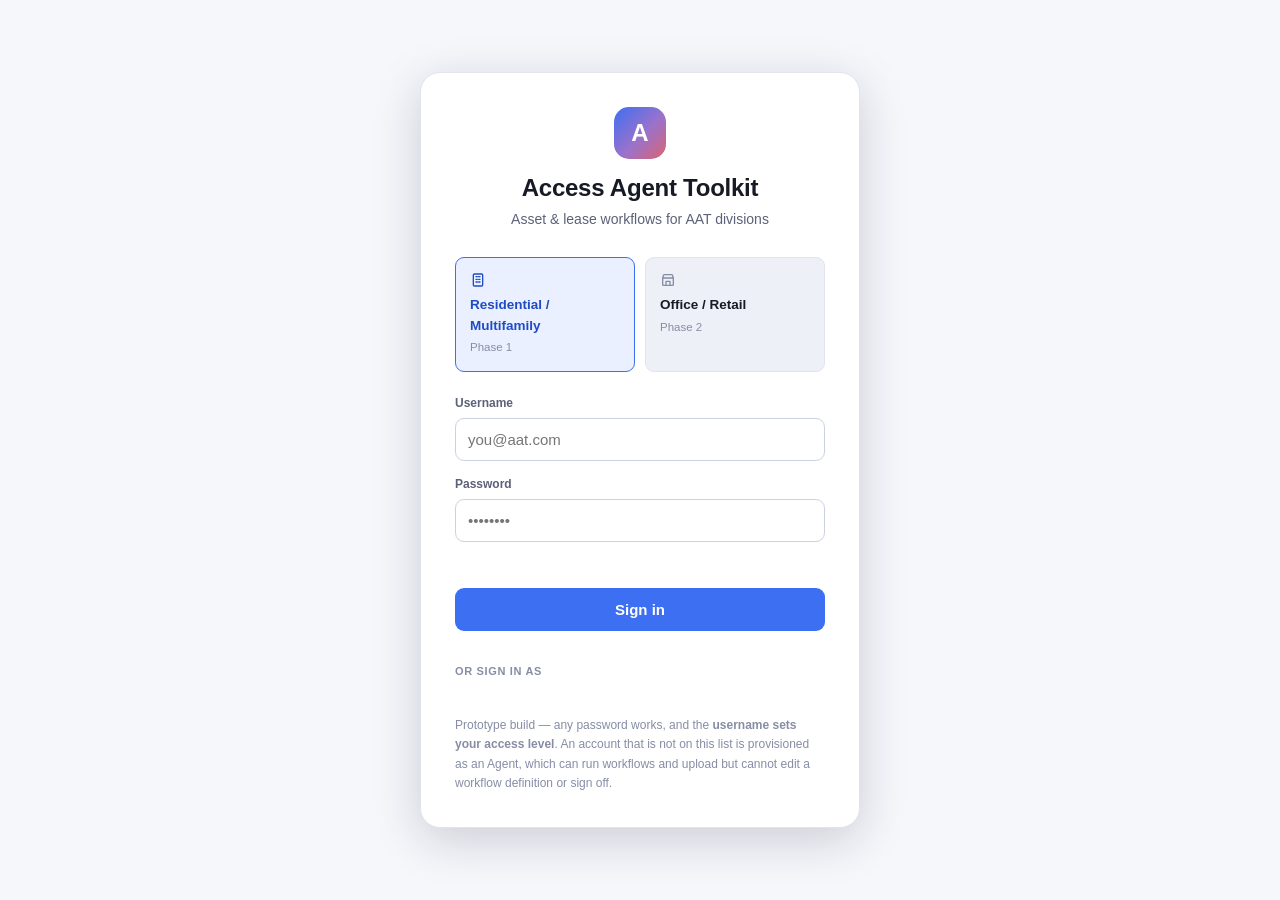
==== static/index.html @ 718412d0 "Make what a role grants editable, and seed a test account per role The Edit control was disabled for" ====
<!DOCTYPE html>
<html lang="en">
  <head>
    <meta charset="UTF-8" />
    <meta name="viewport" content="width=device-width, initial-scale=1.0" />
    <title>AAT — Access Agent Toolkit</title>
    <link rel="icon" href="data:image/svg+xml,%3Csvg xmlns='http://www.w3.org/2000/svg' viewBox='0 0 32 32'%3E%3Cdefs%3E%3ClinearGradient id='g' x1='0' y1='0' x2='1' y2='1'%3E%3Cstop offset='0' stop-color='%233d6ff2'/%3E%3Cstop offset='.55' stop-color='%239b72cb'/%3E%3Cstop offset='1' stop-color='%23d96570'/%3E%3C/linearGradient%3E%3C/defs%3E%3Crect width='32' height='32' rx='9' fill='url(%23g)'/%3E%3Ctext x='16' y='22' text-anchor='middle' font-family='sans-serif' font-weight='700' font-size='17' fill='%23fff'%3EA%3C/text%3E%3C/svg%3E" />
    <link rel="stylesheet" href="/static/style.css" />
  </head>
  <body>

    <!-- Inline SVG icon sprite -->
    <svg xmlns="http://www.w3.org/2000/svg" class="hidden" aria-hidden="true">
      <symbol id="i-folder" viewBox="0 0 24 24"><path d="M3 7a2 2 0 0 1 2-2h4l2 2h8a2 2 0 0 1 2 2v9a2 2 0 0 1-2 2H5a2 2 0 0 1-2-2V7z" fill="none" stroke="currentColor" stroke-width="2" stroke-linejoin="round"/></symbol>
      <symbol id="i-file" viewBox="0 0 24 24"><path d="M6 3h8l4 4v14a1 1 0 0 1-1 1H6a1 1 0 0 1-1-1V4a1 1 0 0 1 1-1z" fill="none" stroke="currentColor" stroke-width="2" stroke-linejoin="round"/><path d="M14 3v5h5" fill="none" stroke="currentColor" stroke-width="2" stroke-linejoin="round"/></symbol>
      <symbol id="i-check" viewBox="0 0 24 24"><path d="M5 13l4 4 10-10" fill="none" stroke="currentColor" stroke-width="2.4" stroke-linecap="round" stroke-linejoin="round"/></symbol>
      <symbol id="i-x" viewBox="0 0 24 24"><path d="M6 6l12 12M18 6L6 18" stroke="currentColor" stroke-width="2.4" stroke-linecap="round"/></symbol>
      <symbol id="i-upload" viewBox="0 0 24 24"><path d="M12 16V5m0 0l-4 4m4-4l4 4" fill="none" stroke="currentColor" stroke-width="2" stroke-linecap="round" stroke-linejoin="round"/><path d="M4 17v2a2 2 0 0 0 2 2h12a2 2 0 0 0 2-2v-2" fill="none" stroke="currentColor" stroke-width="2" stroke-linecap="round"/></symbol>
      <symbol id="i-search" viewBox="0 0 24 24"><circle cx="11" cy="11" r="6" fill="none" stroke="currentColor" stroke-width="2"/><path d="M20 20l-4.2-4.2" stroke="currentColor" stroke-width="2" stroke-linecap="round"/></symbol>
      <symbol id="i-moon" viewBox="0 0 24 24"><path d="M20 14.5A8.5 8.5 0 1 1 9.5 4 7 7 0 0 0 20 14.5z" fill="none" stroke="currentColor" stroke-width="2" stroke-linejoin="round"/></symbol>
      <symbol id="i-sun" viewBox="0 0 24 24"><circle cx="12" cy="12" r="4" fill="none" stroke="currentColor" stroke-width="2"/><path d="M12 2v2m0 16v2M2 12h2m16 0h2M4.9 4.9l1.4 1.4m11.4 11.4l1.4 1.4M4.9 19.1l1.4-1.4M17.7 6.3l1.4-1.4" stroke="currentColor" stroke-width="2" stroke-linecap="round"/></symbol>
      <symbol id="i-building" viewBox="0 0 24 24"><rect x="5" y="3" width="14" height="18" rx="1.5" fill="none" stroke="currentColor" stroke-width="2"/><path d="M9 7h2m2 0h2M9 11h2m2 0h2M9 15h2m2 0h2" stroke="currentColor" stroke-width="2" stroke-linecap="round"/></symbol>
      <symbol id="i-store" viewBox="0 0 24 24"><path d="M4 9l1.4-4.5A1 1 0 0 1 6.4 4h11.2a1 1 0 0 1 1 .5L20 9" fill="none" stroke="currentColor" stroke-width="2" stroke-linejoin="round"/><path d="M4 9h16v10a1 1 0 0 1-1 1H5a1 1 0 0 1-1-1V9z" fill="none" stroke="currentColor" stroke-width="2" stroke-linejoin="round"/><path d="M9 20v-6h6v6" fill="none" stroke="currentColor" stroke-width="2" stroke-linejoin="round"/></symbol>
      <symbol id="i-arrow-right" viewBox="0 0 24 24"><path d="M4 12h16m0 0l-6-6m6 6l-6 6" fill="none" stroke="currentColor" stroke-width="2" stroke-linecap="round" stroke-linejoin="round"/></symbol>
      <symbol id="i-arrow-left" viewBox="0 0 24 24"><path d="M20 12H4m0 0l6-6m-6 6l6 6" fill="none" stroke="currentColor" stroke-width="2" stroke-linecap="round" stroke-linejoin="round"/></symbol>
      <symbol id="i-play" viewBox="0 0 24 24"><path d="M7 4.8v14.4L19.5 12 7 4.8z" fill="currentColor"/></symbol>
      <symbol id="i-chevron" viewBox="0 0 24 24"><path d="M8 10l4 4 4-4" fill="none" stroke="currentColor" stroke-width="2" stroke-linecap="round" stroke-linejoin="round"/></symbol>
      <symbol id="i-user" viewBox="0 0 24 24"><circle cx="12" cy="8" r="3.6" fill="none" stroke="currentColor" stroke-width="2"/><path d="M4.5 20a7.5 7.5 0 0 1 15 0" fill="none" stroke="currentColor" stroke-width="2" stroke-linecap="round"/></symbol>
      <symbol id="i-gear" viewBox="0 0 24 24"><circle cx="12" cy="12" r="3.2" fill="none" stroke="currentColor" stroke-width="2"/><path d="M12 2.8l1.4 2.5 2.8-.5.6 2.8 2.5 1.4-1.4 2.5 1.4 2.5-2.5 1.4-.6 2.8-2.8-.5L12 21.2l-1.4-2.5-2.8.5-.6-2.8-2.5-1.4L6.1 12 4.7 9.5l2.5-1.4.6-2.8 2.8.5L12 2.8z" fill="none" stroke="currentColor" stroke-width="1.7" stroke-linejoin="round"/></symbol>
      <symbol id="i-download" viewBox="0 0 24 24"><path d="M12 4v11m0 0l-4-4m4 4l4-4" fill="none" stroke="currentColor" stroke-width="2" stroke-linecap="round" stroke-linejoin="round"/><path d="M4 17v2a2 2 0 0 0 2 2h12a2 2 0 0 0 2-2v-2" fill="none" stroke="currentColor" stroke-width="2" stroke-linecap="round"/></symbol>
      <symbol id="i-pencil" viewBox="0 0 24 24"><path d="M4 20l4-1 10-10-3-3L5 16l-1 4z" fill="none" stroke="currentColor" stroke-width="2" stroke-linejoin="round"/><path d="M14.5 5.5l3 3" stroke="currentColor" stroke-width="2" stroke-linecap="round"/></symbol>
      <symbol id="i-book" viewBox="0 0 24 24"><path d="M4 5.2A2 2 0 0 1 6 3.5h5V20H6a2 2 0 0 0-2 1.5V5.2z" fill="none" stroke="currentColor" stroke-width="2" stroke-linejoin="round"/><path d="M20 5.2a2 2 0 0 0-2-1.7h-5V20h5a2 2 0 0 1 2 1.5V5.2z" fill="none" stroke="currentColor" stroke-width="2" stroke-linejoin="round"/></symbol>
      <symbol id="i-expand" viewBox="0 0 24 24"><path d="M4 9V4h5M20 15v5h-5M20 9V4h-5M4 15v5h5" fill="none" stroke="currentColor" stroke-width="2" stroke-linecap="round" stroke-linejoin="round"/></symbol>
      <symbol id="i-plus" viewBox="0 0 24 24"><path d="M12 5v14M5 12h14" stroke="currentColor" stroke-width="2.2" stroke-linecap="round"/></symbol>
      <symbol id="i-grid" viewBox="0 0 24 24"><rect x="4" y="4" width="7" height="7" rx="1.5" fill="none" stroke="currentColor" stroke-width="2"/><rect x="13" y="4" width="7" height="7" rx="1.5" fill="none" stroke="currentColor" stroke-width="2"/><rect x="4" y="13" width="7" height="7" rx="1.5" fill="none" stroke="currentColor" stroke-width="2"/><rect x="13" y="13" width="7" height="7" rx="1.5" fill="none" stroke="currentColor" stroke-width="2"/></symbol>
    </svg>

    <!-- ============ 1. LANDING / LOGIN ============ -->
    <section id="screen-login" class="screen login-screen">
      <div class="login-card">
        <div class="login-brand">
          <div class="logo-mark" aria-hidden="true">A</div>
          <h1>Access Agent Toolkit</h1>
          <p>Asset &amp; lease workflows for AAT divisions</p>
        </div>

        <div class="division-picker" id="division-picker" role="radiogroup" aria-label="Division">
          <button type="button" class="division-option" role="radio" aria-checked="false" data-division="mf">
            <svg class="icon d-icon"><use href="#i-building"/></svg>
            <span class="d-title">Residential / Multifamily</span>
            <span class="d-sub">Phase 1</span>
          </button>
          <button type="button" class="division-option" role="radio" aria-checked="false" data-division="retail">
            <svg class="icon d-icon"><use href="#i-store"/></svg>
            <span class="d-title">Office / Retail</span>
            <span class="d-sub">Phase 2</span>
          </button>
        </div>

        <form id="login-form" novalidate>
          <div class="field">
            <label for="login-user">Username</label>
            <input id="login-user" type="text" autocomplete="username" placeholder="you@aat.com" />
          </div>
          <div class="field">
            <label for="login-pass">Password</label>
            <input id="login-pass" type="password" autocomplete="current-password" placeholder="••••••••" />
          </div>
          <p class="login-error" id="login-error" role="alert"></p>
          <button type="submit" class="btn btn-primary btn-block" id="login-submit">Sign in</button>

          <!-- Prototype: the username sets the access level, so make the roles
               pickable instead of something to memorise. -->
          <div class="login-accounts">
            <p class="la-label">Or sign in as</p>
            <div class="la-list" id="login-accounts"></div>
          </div>
          <p class="login-hint">
            Prototype build — any password works, and the <strong>username sets your access
            level</strong>. An account that is not on this list is provisioned as an Agent, which
            can run workflows and upload but cannot edit a workflow definition or sign off.
          </p>
        </form>
      </div>
    </section>

    <!-- ============ APP SHELL ============ -->
    <div id="app" class="hidden">
      <header class="app-nav">
        <div class="app-nav-left">
          <button class="nav-brand" id="brand-home"><div class="logo-mark small" aria-hidden="true">A</div> AAT</button>
          <nav class="nav-tabs" aria-label="Primary">
            <button class="nav-tab active" data-target="dashboard">Dashboard</button>
            <button class="nav-tab" data-target="reference">Reference</button>
            <button class="nav-tab" data-target="permissions">Permissions</button>
          </nav>
        </div>
        <div class="app-nav-right">
          <span class="division-badge js-division-badge">—</span>
          <button class="icon-btn" id="theme-toggle" aria-label="Toggle dark mode">
            <svg class="icon theme-icon-moon"><use href="#i-moon"/></svg>
            <svg class="icon theme-icon-sun"><use href="#i-sun"/></svg>
          </button>

          <div class="user-menu">
            <button class="user-chip-btn" id="user-menu-btn" aria-haspopup="menu" aria-expanded="false">
              <span class="avatar js-user-initials" aria-hidden="true">—</span>
              <span class="user-chip-text">
                <span class="js-user-name">—</span>
                <span class="js-user-role">—</span>
              </span>
              <svg class="icon"><use href="#i-chevron"/></svg>
            </button>
            <div class="user-dropdown hidden" id="user-dropdown" role="menu">
              <button class="ud-item" data-target="profile" role="menuitem">
                <svg class="icon"><use href="#i-user"/></svg> Profile &amp; access
              </button>
              <button class="ud-item hidden" id="ud-admin" data-target="admin" role="menuitem">
                <svg class="icon"><use href="#i-gear"/></svg> Administration
              </button>
              <div class="ud-sep"></div>
              <button class="ud-item" id="signout-btn" role="menuitem">
                <svg class="icon"><use href="#i-arrow-right"/></svg> Sign out
              </button>
            </div>
          </div>
        </div>
      </header>

      <!-- ============ 2. DIVISION DASHBOARD ============ -->
      <main class="app-main view" id="view-dashboard">
        <div class="page-head">
          <h1 id="dashboard-greeting">Welcome</h1>
          <p id="dashboard-subtitle">Everything in your division, at a glance.</p>
        </div>

        <div class="stat-grid">
          <div class="stat-tile">
            <div class="stat-label">Use cases</div>
            <div class="stat-value" id="stat-usecases">0</div>
            <div class="stat-note" id="stat-usecases-note">in this division</div>
          </div>
          <div class="stat-tile">
            <div class="stat-label">Documents on file</div>
            <div class="stat-value" id="stat-documents">0</div>
            <div class="stat-note">across every folder</div>
          </div>
          <div class="stat-tile">
            <div class="stat-label">Leases expiring soon</div>
            <div class="stat-value" id="stat-leases">0</div>
            <div class="stat-note">next 30 days</div>
          </div>
          <button class="stat-tile stat-tile-action" id="stat-pending-tile" aria-controls="approvals-section">
            <div class="stat-label">Pending human review</div>
            <div class="stat-value" id="stat-pending">0</div>
            <div class="stat-note stat-note-link">awaiting sign-off <svg class="icon"><use href="#i-arrow-right"/></svg></div>
          </button>
        </div>

        <!-- Use case tiles: one shape for every use case, whatever it does -->
        <div class="section-heading">
          <h2>Use cases</h2>
          <p>Open one for its workflow diagram, written walkthrough, and a live run</p>
        </div>
        <div class="usecase-grid" id="usecase-grid"></div>

        <!-- Where the data lives -->
        <div class="section-heading">
          <h2>Document folders</h2>
          <p id="folder-subtitle">The categories every use case reads from — pick one to see what is in it</p>
        </div>
        <div class="folder-grid" id="folder-grid"></div>
        <section class="panel folder-docs hidden" id="folder-docs">
          <div class="fd-head">
            <h3 id="fd-title">Folder</h3>
            <div class="fd-actions">
              <div class="field fd-search">
                <label for="folder-search" class="sr-only">Search filenames</label>
                <input id="folder-search" placeholder="Search filenames…" />
              </div>
              <button class="btn btn-text btn-sm" id="fd-close">Close</button>
            </div>
          </div>
          <div id="fd-body"></div>
        </section>

        <section id="approvals-section">
          <div class="section-heading">
            <h2>Needs your approval</h2>
            <div class="sh-actions">
              <p id="approvals-summary">Grouped by use case</p>
              <button class="btn btn-text btn-sm hidden" id="clear-samples">Clear sample cases</button>
            </div>
          </div>
          <div class="approval-groups" id="approval-groups"></div>
        </section>
      </main>

      <!-- ============ 3. USE CASE DETAIL ============ -->
      <main class="app-main view hidden" id="view-usecase">
        <!-- Persistent bar: jump straight to any other use case in the division -->
        <nav class="uc-bar" id="uc-bar" aria-label="Use cases"></nav>

        <header class="uc-head">
          <div class="uc-head-text">
            <button class="btn btn-text btn-sm uc-back" id="uc-back">
              <svg class="icon"><use href="#i-arrow-left"/></svg> Dashboard
            </button>
            <h1 id="uc-title">Use case</h1>
            <p id="uc-purpose"></p>
          </div>
          <div class="uc-head-meta">
            <span class="chip" id="uc-folder-chip"></span>
            <span class="chip chip-quiet" id="uc-updated"></span>
            <!-- Jumps to this workflow's history in the Reference change log -->
            <button type="button" class="chip chip-btn" id="uc-version"></button>
          </div>
        </header>

        <div class="uc-body">
          <!-- LEFT 2/3: the workflow diagram -->
          <section class="panel uc-diagram-panel">
            <div class="panel-head">
              <div class="panel-head-title">
                <h2>Workflow</h2>
                <span class="pill pill-draft hidden" id="diagram-draft">Unsaved edits</span>
              </div>
              <button class="btn btn-secondary btn-sm" id="diagram-expand">
                <svg class="icon"><use href="#i-expand"/></svg> Enlarge
              </button>
            </div>
            <div class="diagram" id="uc-diagram"></div>
            <div class="diagram-legend" id="uc-legend"></div>
          </section>

          <!-- RIGHT 1/3: the narrative, one section per node -->
          <section class="panel uc-narrative-panel">
            <div class="panel-head">
              <h2>Walkthrough</h2>
              <div class="panel-head-actions">
                <button class="btn btn-secondary btn-sm" id="narr-edit">
                  <svg class="icon"><use href="#i-pencil"/></svg> Edit
                </button>
                <button class="btn btn-primary btn-sm hidden" id="narr-save">Save</button>
                <button class="btn btn-text btn-sm hidden" id="narr-cancel">Cancel</button>
                <button class="btn btn-text btn-sm hidden" id="narr-reset">Restore defaults</button>
              </div>
            </div>
            <p class="panel-hint" id="narr-hint">
              Each section below is a step in the diagram. Editing here rewrites the workflow itself.
            </p>
            <div class="narrative" id="uc-narrative"></div>
            <button class="btn btn-secondary btn-block btn-sm hidden" id="narr-add">
              <svg class="icon"><use href="#i-plus"/></svg> Add a step
            </button>
          </section>
        </div>

        <!-- FOOTER: execution control -->
        <section class="panel uc-run">
          <div class="panel-head">
            <h2>Run this use case</h2>
            <span class="pill pill-idle" id="run-pill">Idle</span>
          </div>

          <div class="run-controls">
            <div class="field">
              <label for="run-property">Property ID</label>
              <input id="run-property" placeholder="RES-014" />
            </div>
            <div class="field">
              <label for="run-unit">Unit</label>
              <input id="run-unit" placeholder="12A" />
            </div>
            <div class="field field-file">
              <label for="run-file">Document to grade <span class="opt">(optional)</span></label>
              <button type="button" class="filepick" id="run-filepick">
                <svg class="icon"><use href="#i-upload"/></svg>
                <span id="run-filename">Attach a PDF, image, or text file</span>
              </button>
              <input id="run-file" type="file" class="hidden" />
            </div>
            <button class="btn btn-primary btn-run" id="start-process">
              <svg class="icon"><use href="#i-play"/></svg> Start process
            </button>
          </div>
          <p class="run-hint" id="run-hint"></p>

          <!-- Live status through the workflow's steps -->
          <div class="run-status" id="run-status">
            <div class="run-progress"><span id="run-progress-fill"></span></div>
            <div class="run-status-text" id="run-status-text" aria-live="polite">Not started.</div>
          </div>

          <div class="run-log" id="run-log" aria-live="polite"></div>

          <!-- Final outcome of the run -->
          <div class="run-outcome hidden" id="run-outcome"></div>
        </section>

        <!-- What this use case has on file -->
        <div class="uc-state">
          <section class="panel">
            <div class="panel-head"><h2>Required documents</h2><span class="ws-count" id="uc-doc-tally"></span></div>
            <ul class="doclist" id="uc-docs"></ul>
          </section>
          <section class="panel">
            <div class="panel-head"><h2>Outstanding approvals</h2><span class="ws-count" id="uc-ap-count"></span></div>
            <div id="uc-approvals"></div>
          </section>
          <section class="panel">
            <div class="panel-head"><h2>Record keeping</h2></div>
            <div id="uc-records"></div>
            <ul class="file-list" id="uc-record-files"></ul>
          </section>
        </div>
      </main>

      <!-- Full-screen diagram overlay -->
      <div class="overlay hidden" id="diagram-overlay" role="dialog" aria-modal="true" aria-label="Workflow diagram">
        <div class="overlay-bar">
          <h2 id="overlay-title">Workflow</h2>
          <button class="btn btn-secondary btn-sm" id="diagram-close">
            <svg class="icon"><use href="#i-x"/></svg> Close
          </button>
        </div>
        <div class="overlay-body">
          <div class="diagram diagram-large" id="overlay-diagram"></div>
          <div class="diagram-legend" id="overlay-legend"></div>
        </div>
      </div>

      <!-- ============ 4. REFERENCE ============ -->
      <main class="app-main view hidden" id="view-reference">
        <div class="page-head">
          <h1>Reference</h1>
          <p>What every use case in this division does, and the language they are all written in.</p>
        </div>

        <div class="section-heading">
          <h2>Use cases at a glance</h2>
          <p>One row per use case — what it does, where it reads from, and where it stands</p>
        </div>
        <div id="ref-rollup"></div>

        <!-- Definition history: the way back if a change broke a workflow -->
        <div class="section-heading">
          <h2>Workflow change log</h2>
          <div class="sh-actions">
            <p>Every version of every workflow in this division — what changed, who changed it,
              and the version to go back to</p>
            <div class="field cl-filter">
              <label for="changelog-filter" class="sr-only">Filter by use case</label>
              <select id="changelog-filter"><option value="">All use cases</option></select>
            </div>
          </div>
        </div>
        <div class="changelog" id="ref-changelog"></div>

        <div class="section-heading">
          <h2>Step types</h2>
          <p>The colour coding used in every workflow diagram</p>
        </div>
        <div class="kind-grid" id="ref-kinds"></div>

        <div class="section-heading">
          <h2>Language and terminology</h2>
          <p>Shared vocabulary — a term means the same thing in every use case narrative</p>
        </div>
        <div class="glossary" id="ref-glossary"></div>
      </main>

      <!-- ============ PROFILE ============ -->
      <main class="app-main view hidden" id="view-profile">
        <div class="page-head">
          <h1>Profile &amp; access</h1>
          <p>What your account is allowed to do, and where those limits come from.</p>
        </div>
        <div id="profile-body"></div>
      </main>

      <!-- ============ ADMIN ============ -->
      <main class="app-main view hidden" id="view-admin">
        <div class="page-head">
          <h1>Administration</h1>
          <p>Manage who has access, what role they hold, and what that role grants.</p>
        </div>
        <div id="admin-body"></div>
      </main>

      <!-- ============ PERMISSIONS ============ -->
      <main class="app-main view hidden" id="view-permissions">
        <div class="page-head">
          <h1>Permissions</h1>
          <p>What each role is allowed to do. These are the gates the whole app reads — a
            change here changes what the system permits, not just what the screen offers.</p>
        </div>
        <div id="permissions-body"></div>
      </main>
    </div>

    <div class="toast-wrap" id="toast-wrap" aria-live="polite"></div>

    <script src="/static/app.js"></script>
  </body>
</html>
---- static/style.css ----
/* AAT — Access Agent Toolkit
 * Light-first tokens, with dark redefined under [data-theme="dark"].
 */

:root {
  --bg: #f6f7fb;
  --bg-raised: #ffffff;
  --bg-sunken: #eef0f7;
  --border: #e1e4ee;
  --border-strong: #cdd2e2;
  --text: #171a24;
  --text-soft: #5b6178;
  --text-faint: #868da5;
  --accent: #3d6ff2;
  --accent-soft: #eaf0ff;
  --accent-text: #1f4bc4;
  --ok: #17845a;
  --ok-soft: #e2f5ec;
  --warn: #b26a00;
  --warn-soft: #fdf0dc;
  --bad: #c3392f;
  --bad-soft: #fdeae8;
  --shadow: 0 1px 2px rgba(16, 24, 48, 0.05), 0 8px 24px rgba(16, 24, 48, 0.06);
  --shadow-lg: 0 12px 48px rgba(16, 24, 48, 0.18);
  --radius: 14px;
  --radius-sm: 9px;

  /* Step kinds — the colour coding shared by diagram, narrative and reference */
  --k-intake: #3d6ff2;
  --k-analysis: #8b5cf6;
  --k-decision: #d97706;
  --k-human: #0d9488;
  --k-record: #16a34a;
  --k-note: #7c8398;
}

[data-theme='dark'] {
  --bg: #0e1017;
  --bg-raised: #171a24;
  --bg-sunken: #10131c;
  --border: #262b39;
  --border-strong: #363d51;
  --text: #eef0f6;
  --text-soft: #a7aec4;
  --text-faint: #767d95;
  --accent: #6b93ff;
  --accent-soft: #1b2540;
  --accent-text: #a8c0ff;
  --ok: #4ade80;
  --ok-soft: #16281f;
  --warn: #f5b342;
  --warn-soft: #2c2314;
  --bad: #f87171;
  --bad-soft: #2e1a19;
  --shadow: 0 1px 2px rgba(0, 0, 0, 0.3), 0 8px 24px rgba(0, 0, 0, 0.35);
  --shadow-lg: 0 12px 48px rgba(0, 0, 0, 0.6);

  --k-intake: #6b93ff;
  --k-analysis: #a78bfa;
  --k-decision: #fbbf24;
  --k-human: #2dd4bf;
  --k-record: #4ade80;
  --k-note: #8b93ab;
}

* { box-sizing: border-box; }

body {
  margin: 0;
  background: var(--bg);
  color: var(--text);
  font-family: 'Inter', -apple-system, BlinkMacSystemFont, 'Segoe UI', Roboto, Helvetica, Arial, sans-serif;
  font-size: 15px;
  line-height: 1.55;
  -webkit-font-smoothing: antialiased;
}

body.no-scroll { overflow: hidden; }

h1, h2, h3, h4 { margin: 0; line-height: 1.25; font-weight: 650; letter-spacing: -0.01em; }
p { margin: 0; }
ul, ol { margin: 0; padding: 0; list-style: none; }
a { color: var(--accent-text); text-decoration: none; }
a:hover { text-decoration: underline; }

.hidden { display: none !important; }
.muted { color: var(--text-faint); }
.ok { color: var(--ok); }
.warn { color: var(--warn); }

.sr-only {
  position: absolute; width: 1px; height: 1px; padding: 0; margin: -1px;
  overflow: hidden; clip: rect(0 0 0 0); white-space: nowrap; border: 0;
}

.icon { width: 16px; height: 16px; flex: none; vertical-align: -3px; }

/* ---------------- Buttons and controls ---------------- */

.btn {
  display: inline-flex; align-items: center; justify-content: center; gap: 7px;
  padding: 9px 16px; border-radius: var(--radius-sm); border: 1px solid transparent;
  font: inherit; font-weight: 550; cursor: pointer; transition: background .15s, border-color .15s, opacity .15s;
  white-space: nowrap;
}
.btn:disabled { opacity: .45; cursor: not-allowed; }
.btn-primary { background: var(--accent); color: #fff; }
.btn-primary:hover:not(:disabled) { filter: brightness(1.08); }
.btn-secondary { background: var(--bg-raised); color: var(--text); border-color: var(--border-strong); }
.btn-secondary:hover:not(:disabled) { background: var(--bg-sunken); }
.btn-text { background: none; color: var(--text-soft); padding: 6px 10px; }
.btn-text:hover:not(:disabled) { background: var(--bg-sunken); color: var(--text); }
.btn-sm { padding: 6px 12px; font-size: 13px; }
.btn-block { width: 100%; }

.icon-btn {
  display: inline-grid; place-items: center; width: 34px; height: 34px;
  border-radius: var(--radius-sm); border: 1px solid var(--border);
  background: var(--bg-raised); color: var(--text-soft); cursor: pointer;
}
.icon-btn:hover { color: var(--text); }
[data-theme='dark'] .theme-icon-moon { display: none; }
[data-theme='light'] .theme-icon-sun, :root:not([data-theme='dark']) .theme-icon-sun { display: none; }

.field { display: flex; flex-direction: column; gap: 5px; min-width: 0; }
.field label { font-size: 12px; font-weight: 600; color: var(--text-soft); }
.field .opt { font-weight: 400; color: var(--text-faint); }
input[type='text'], input[type='password'], input:not([type]), select, textarea {
  width: 100%; padding: 9px 12px; font: inherit; color: var(--text);
  background: var(--bg-raised); border: 1px solid var(--border-strong);
  border-radius: var(--radius-sm); outline: none;
}
input:focus, select:focus, textarea:focus { border-color: var(--accent); box-shadow: 0 0 0 3px var(--accent-soft); }
textarea { resize: vertical; font-family: inherit; }

.pill {
  display: inline-flex; align-items: center; gap: 5px; padding: 3px 10px;
  border-radius: 999px; font-size: 12px; font-weight: 600;
  background: var(--bg-sunken); color: var(--text-soft);
}
.pill-idle { background: var(--bg-sunken); color: var(--text-faint); }
.pill-running { background: var(--accent-soft); color: var(--accent-text); }
.pill-ok { background: var(--ok-soft); color: var(--ok); }
.pill-warn { background: var(--warn-soft); color: var(--warn); }
.pill-error { background: var(--bad-soft); color: var(--bad); }
.pill-quiet { background: var(--bg-sunken); color: var(--text-faint); }

.chip {
  display: inline-flex; align-items: center; gap: 6px; padding: 4px 11px;
  border-radius: 999px; font-size: 12.5px; font-weight: 550;
  background: var(--accent-soft); color: var(--accent-text);
}
.chip-quiet { background: var(--bg-sunken); color: var(--text-soft); }
.chip-btn { border: none; cursor: pointer; font: inherit; font-size: 12.5px; font-weight: 550; }
.chip-btn:hover { filter: brightness(1.06); }

.empty, .loading { color: var(--text-faint); font-size: 14px; padding: 14px 0; }
.notice {
  background: var(--warn-soft); color: var(--warn); padding: 10px 14px;
  border-radius: var(--radius-sm); font-size: 13.5px; margin-bottom: 18px;
}

.panel {
  background: var(--bg-raised); border: 1px solid var(--border);
  border-radius: var(--radius); padding: 20px; box-shadow: var(--shadow);
}
.panel-head {
  display: flex; align-items: center; justify-content: space-between;
  gap: 12px; margin-bottom: 14px; flex-wrap: wrap;
}
.panel-head h2 { font-size: 15px; }
.panel-head-title { display: flex; align-items: center; gap: 10px; flex-wrap: wrap; }
.panel-head-actions { display: flex; gap: 6px; flex-wrap: wrap; }
.panel-hint { font-size: 12.5px; color: var(--text-faint); margin-bottom: 14px; }
.ws-count { font-size: 12.5px; color: var(--text-faint); }

/* ---------------- 1. Login ---------------- */

.login-screen { min-height: 100vh; display: grid; place-items: center; padding: 24px; }
.login-card {
  width: 100%; max-width: 440px; background: var(--bg-raised);
  border: 1px solid var(--border); border-radius: 20px; padding: 34px;
  box-shadow: var(--shadow-lg);
}
.login-brand { text-align: center; margin-bottom: 26px; }
.login-brand h1 { font-size: 24px; margin-top: 14px; }
.login-brand p { color: var(--text-soft); font-size: 14px; margin-top: 6px; }
.logo-mark {
  width: 52px; height: 52px; margin: 0 auto; border-radius: 15px;
  display: grid; place-items: center; font-weight: 700; font-size: 24px; color: #fff;
  background: linear-gradient(135deg, #3d6ff2, #9b72cb 55%, #d96570);
}
.logo-mark.small { width: 26px; height: 26px; border-radius: 8px; font-size: 14px; }

.division-picker { display: grid; grid-template-columns: 1fr 1fr; gap: 10px; margin-bottom: 22px; }
.division-option {
  display: flex; flex-direction: column; align-items: flex-start; gap: 3px;
  padding: 14px; border-radius: var(--radius-sm); cursor: pointer; font: inherit;
  background: var(--bg-sunken); border: 1.5px solid var(--border); color: var(--text);
  text-align: left;
}
.division-option .d-icon { color: var(--text-faint); margin-bottom: 4px; }
.division-option .d-title { font-weight: 600; font-size: 13.5px; }
.division-option .d-sub { font-size: 11.5px; color: var(--text-faint); }
.division-option.selected {
  border-color: var(--accent); background: var(--accent-soft);
}
.division-option.selected .d-icon, .division-option.selected .d-title { color: var(--accent-text); }

#login-form { display: flex; flex-direction: column; gap: 14px; }
.login-error { color: var(--bad); font-size: 13px; min-height: 18px; }

/* Seeded accounts: the username sets the access level, so it is a choice, not
   something to recall. Each says whether it can edit a definition. */
.login-accounts { margin-top: 18px; }
.la-label {
  font-size: 11px; font-weight: 700; letter-spacing: .06em; text-transform: uppercase;
  color: var(--text-faint); margin-bottom: 8px;
}
.la-list { display: grid; gap: 6px; }
.la-item {
  display: grid; grid-template-columns: 1fr auto; align-items: baseline; gap: 2px 10px;
  padding: 9px 12px; border-radius: var(--radius-sm); cursor: pointer; font: inherit;
  background: var(--bg-sunken); border: 1px solid var(--border); color: var(--text);
  text-align: left;
}
.la-item:hover { border-color: var(--accent); }
.la-role { font-size: 13px; font-weight: 600; }
.la-div { font-weight: 500; color: var(--text-faint); font-size: 11.5px; margin-left: 7px; }
.la-email { font-size: 11.5px; color: var(--text-faint); grid-column: 1; }
.la-grant {
  grid-row: 1 / span 2; grid-column: 2; align-self: center;
  font-size: 10.5px; font-weight: 600; padding: 3px 8px; border-radius: 999px;
}
.la-grant.can { background: var(--ok-soft); color: var(--ok); }
.la-grant.cannot { background: var(--bg-raised); color: var(--text-faint); }

.login-hint { font-size: 12px; color: var(--text-faint); line-height: 1.6; margin-top: 14px; }
.login-hint code {
  background: var(--bg-sunken); padding: 1px 5px; border-radius: 5px; font-size: 11.5px;
}

/* ---------------- App shell ---------------- */

.app-nav {
  position: sticky; top: 0; z-index: 30;
  display: flex; align-items: center; justify-content: space-between; gap: 16px;
  padding: 11px 26px; background: var(--bg-raised); border-bottom: 1px solid var(--border);
}
.app-nav-left, .app-nav-right { display: flex; align-items: center; gap: 14px; }
.nav-brand {
  display: flex; align-items: center; gap: 9px; font-weight: 700; font-size: 15px;
  background: none; border: none; color: var(--text); cursor: pointer; padding: 0; font-family: inherit;
}
.nav-tabs { display: flex; gap: 3px; }
.nav-tab {
  padding: 7px 14px; border-radius: var(--radius-sm); border: none; background: none;
  font: inherit; font-weight: 550; font-size: 14px; color: var(--text-soft); cursor: pointer;
}
.nav-tab:hover { background: var(--bg-sunken); color: var(--text); }
.nav-tab.active { background: var(--accent-soft); color: var(--accent-text); }
.division-badge { font-size: 12.5px; color: var(--text-soft); font-weight: 550; }

.user-menu { position: relative; }
.user-chip-btn {
  display: flex; align-items: center; gap: 9px; padding: 5px 9px 5px 5px;
  border-radius: 999px; border: 1px solid var(--border); background: var(--bg-raised);
  cursor: pointer; font: inherit; color: var(--text);
}
.user-chip-btn:hover { background: var(--bg-sunken); }
.avatar {
  display: grid; place-items: center; width: 28px; height: 28px; border-radius: 50%;
  background: var(--accent); color: #fff; font-size: 11.5px; font-weight: 650;
}
.avatar.large { width: 54px; height: 54px; font-size: 19px; }
.user-chip-text { display: flex; flex-direction: column; line-height: 1.25; text-align: left; }
.user-chip-text span:first-child { font-size: 13px; font-weight: 600; }
.user-chip-text span:last-child { font-size: 11px; color: var(--text-faint); }
.user-dropdown {
  position: absolute; right: 0; top: calc(100% + 8px); min-width: 210px; padding: 6px;
  background: var(--bg-raised); border: 1px solid var(--border);
  border-radius: var(--radius-sm); box-shadow: var(--shadow-lg); z-index: 40;
}
.ud-item {
  display: flex; align-items: center; gap: 9px; width: 100%; padding: 9px 11px;
  border: none; background: none; border-radius: 7px; cursor: pointer;
  font: inherit; font-size: 13.5px; color: var(--text); text-align: left;
}
.ud-item:hover { background: var(--bg-sunken); }
.ud-sep { height: 1px; background: var(--border); margin: 5px 0; }

.app-main { max-width: 1320px; margin: 0 auto; padding: 30px 26px 70px; }

.page-head { margin-bottom: 26px; }
.page-head h1 { font-size: 26px; }
.page-head p { color: var(--text-soft); margin-top: 5px; }

.section-heading {
  display: flex; align-items: baseline; justify-content: space-between;
  gap: 14px; margin: 34px 0 14px; flex-wrap: wrap;
}
.section-heading h2 { font-size: 16px; }
.section-heading p { font-size: 13px; color: var(--text-faint); }
.sh-actions { display: flex; align-items: center; gap: 12px; }

/* ---------------- 2. Dashboard ---------------- */

.stat-grid { display: grid; grid-template-columns: repeat(4, 1fr); gap: 14px; }
.stat-tile {
  background: var(--bg-raised); border: 1px solid var(--border); border-radius: var(--radius);
  padding: 17px 18px; box-shadow: var(--shadow); text-align: left; font: inherit; color: var(--text);
}
.stat-tile-action { cursor: pointer; }
.stat-tile-action:hover { border-color: var(--accent); }
.stat-label { font-size: 12.5px; color: var(--text-soft); font-weight: 550; }
.stat-value { font-size: 30px; font-weight: 680; letter-spacing: -0.02em; margin: 3px 0; }
.stat-note { font-size: 12px; color: var(--text-faint); }
.stat-note-link { color: var(--accent-text); display: inline-flex; align-items: center; gap: 5px; }

.usecase-grid { display: grid; grid-template-columns: repeat(auto-fill, minmax(310px, 1fr)); gap: 14px; }
.usecase-tile {
  display: flex; flex-direction: column; gap: 9px; text-align: left; cursor: pointer;
  background: var(--bg-raised); border: 1px solid var(--border); border-radius: var(--radius);
  padding: 18px; box-shadow: var(--shadow); font: inherit; color: var(--text);
  transition: border-color .15s, transform .15s;
}
.usecase-tile:hover { border-color: var(--accent); transform: translateY(-2px); }
.ut-top { display: flex; align-items: center; justify-content: space-between; gap: 10px; }
.ut-folder { font-size: 12px; color: var(--text-faint); display: inline-flex; align-items: center; gap: 6px; }
.usecase-tile h3 { font-size: 16px; }
.usecase-tile p { font-size: 13px; color: var(--text-soft); flex: 1; }
.ut-meta { display: flex; flex-wrap: wrap; gap: 12px; font-size: 12px; color: var(--text-faint); }
.ut-meta .ok { color: var(--ok); }
.ut-meta .warn { color: var(--warn); }
.ut-foot {
  display: flex; align-items: center; justify-content: space-between;
  border-top: 1px solid var(--border); padding-top: 10px; margin-top: 3px;
  font-size: 12px; color: var(--text-faint);
}
.ut-open { color: var(--accent-text); font-weight: 600; display: inline-flex; align-items: center; gap: 5px; }

.folder-grid { display: grid; grid-template-columns: repeat(auto-fill, minmax(190px, 1fr)); gap: 12px; }
.folder-tile {
  display: flex; flex-direction: column; gap: 3px; padding: 15px; text-align: left; cursor: pointer;
  background: var(--bg-raised); border: 1px solid var(--border); border-radius: var(--radius);
  font: inherit; color: var(--text);
}
.folder-tile:hover, .folder-tile.active { border-color: var(--accent); }
.folder-tile.active { background: var(--accent-soft); }
.ft-icon { color: var(--text-faint); margin-bottom: 4px; }
.ft-name { font-weight: 600; font-size: 13.5px; }
.ft-count { font-size: 12.5px; color: var(--text-soft); }
.ft-when { font-size: 11.5px; color: var(--text-faint); }

.folder-docs { margin-top: 14px; }
.fd-head { display: flex; align-items: center; justify-content: space-between; gap: 14px; flex-wrap: wrap; margin-bottom: 12px; }
.fd-head h3 { font-size: 15px; }
.fd-actions { display: flex; align-items: center; gap: 10px; }
.fd-search input { min-width: 220px; }

.doclist { display: flex; flex-direction: column; gap: 2px; }
.doclist li { display: flex; align-items: flex-start; gap: 10px; padding: 9px 0; border-bottom: 1px solid var(--border); }
.doclist li:last-child { border-bottom: none; }
.doclist li > .icon { margin-top: 3px; color: var(--text-faint); }
.doclist li.present > .icon { color: var(--ok); }
.doclist li.absent > .icon { color: var(--bad); }
.dl-text { display: flex; flex-direction: column; min-width: 0; }
.dl-text > span:first-child, .dl-text a { font-size: 13.5px; font-weight: 550; }
.dl-text > span:last-child { font-size: 12px; color: var(--text-faint); }

/* ---------------- Approvals ---------------- */

.approval-groups { display: flex; flex-direction: column; gap: 12px; }
.approval-group {
  background: var(--bg-raised); border: 1px solid var(--border);
  border-radius: var(--radius); box-shadow: var(--shadow); overflow: hidden;
}
.approval-group summary {
  display: flex; align-items: center; gap: 12px; padding: 14px 18px;
  cursor: pointer; list-style: none; font-weight: 600;
}
.approval-group summary::-webkit-details-marker { display: none; }
.ag-title { flex: 1; }
.ag-count {
  background: var(--warn-soft); color: var(--warn); border-radius: 999px;
  padding: 1px 9px; font-size: 12px;
}
.ag-open { font-size: 12.5px; color: var(--accent-text); font-weight: 550; }
.ag-open:hover { text-decoration: underline; }

.approval { padding: 15px 18px; border-top: 1px solid var(--border); }
.ap-head { display: flex; align-items: center; gap: 10px; flex-wrap: wrap; }
.ap-ref { font-family: ui-monospace, SFMono-Regular, Menlo, monospace; font-size: 12px; color: var(--text-faint); }
.ap-subject { font-weight: 600; font-size: 14px; }
.ap-when { margin-left: auto; font-size: 12px; color: var(--text-faint); }
.ap-where { font-size: 12px; color: var(--text-faint); margin-top: 3px; }
.ap-reason { font-size: 13.5px; color: var(--text-soft); margin-top: 7px; }
.ap-missing { margin-top: 9px; display: flex; flex-direction: column; gap: 4px; }
.ap-missing li { font-size: 12.5px; color: var(--bad); display: flex; align-items: center; gap: 7px; }
.ap-actions { display: flex; align-items: center; gap: 9px; margin-top: 13px; }
.ap-note { font-size: 12px; color: var(--text-faint); }

/* ---------------- 3. Use case detail ---------------- */

.uc-bar {
  display: flex; gap: 5px; overflow-x: auto; padding: 5px; margin-bottom: 20px;
  background: var(--bg-raised); border: 1px solid var(--border); border-radius: var(--radius);
  position: sticky; top: 58px; z-index: 20; box-shadow: var(--shadow);
}
.uc-bar-item {
  display: inline-flex; align-items: center; gap: 7px; padding: 8px 14px; white-space: nowrap;
  border: none; background: none; border-radius: var(--radius-sm); cursor: pointer;
  font: inherit; font-size: 13.5px; font-weight: 550; color: var(--text-soft);
}
.uc-bar-item:hover { background: var(--bg-sunken); color: var(--text); }
.uc-bar-item.active { background: var(--accent); color: #fff; }
.uc-bar-ref { margin-left: auto; color: var(--text-faint); }
.ucb-badge {
  background: var(--warn-soft); color: var(--warn); border-radius: 999px;
  padding: 0 7px; font-size: 11px; font-weight: 650;
}
.uc-bar-item.active .ucb-badge { background: rgba(255, 255, 255, .25); color: #fff; }

.uc-head {
  display: flex; align-items: flex-end; justify-content: space-between;
  gap: 18px; margin-bottom: 18px; flex-wrap: wrap;
}
.uc-back { margin-bottom: 6px; margin-left: -10px; }
.uc-head h1 { font-size: 25px; }
.uc-head p { color: var(--text-soft); margin-top: 5px; max-width: 70ch; }
.uc-head-meta { display: flex; gap: 8px; flex-wrap: wrap; }

/* The 2/3 + 1/3 split the whole product is built around */
.uc-body { display: grid; grid-template-columns: 2fr 1fr; gap: 16px; align-items: start; }

/* ---- Diagram ---- */

.diagram {
  display: flex; flex-wrap: wrap; align-items: stretch;
  column-gap: 0; row-gap: 14px;
  padding: 8px 0; min-height: 180px;
}
.node {
  flex: 1 1 150px; min-width: 140px; display: flex; flex-direction: column; gap: 7px;
  padding: 14px; border-radius: var(--radius-sm);
  border: 1.5px solid var(--kind-color, var(--border-strong));
  background: var(--bg-raised); position: relative;
  border-left-width: 5px; transition: box-shadow .2s, transform .2s;
}
.node-top { display: flex; align-items: center; justify-content: space-between; gap: 8px; }
.node-index {
  display: grid; place-items: center; width: 21px; height: 21px; border-radius: 50%;
  background: var(--kind-color, var(--text-faint)); color: #fff; font-size: 11.5px; font-weight: 700;
}
.node-kind {
  font-size: 10.5px; font-weight: 700; letter-spacing: .05em; text-transform: uppercase;
  color: var(--kind-color, var(--text-faint));
}
.node-title { font-size: 13.5px; font-weight: 600; line-height: 1.35; }
.node-status { font-size: 11.5px; color: var(--text-faint); min-height: 15px; }

.node.running { box-shadow: 0 0 0 3px var(--accent-soft); transform: translateY(-2px); }
.node.running .node-status::after { content: 'running…'; color: var(--accent-text); font-weight: 600; }
.node.done .node-status::after { content: '✓ done'; color: var(--ok); font-weight: 600; }
.node.blocked { border-color: var(--warn); }
.node.blocked .node-status::after { content: '! needs attention'; color: var(--warn); font-weight: 600; }

.connector { flex: 0 0 26px; align-self: center; height: 2px; background: var(--border-strong); position: relative; }
.connector::after {
  content: ''; position: absolute; right: 0; top: 50%; transform: translateY(-50%);
  border-left: 6px solid var(--border-strong);
  border-top: 4px solid transparent; border-bottom: 4px solid transparent;
}

.kind-intake { --kind-color: var(--k-intake); }
.kind-analysis { --kind-color: var(--k-analysis); }
.kind-decision { --kind-color: var(--k-decision); }
.kind-human { --kind-color: var(--k-human); }
.kind-record { --kind-color: var(--k-record); }
.kind-note { --kind-color: var(--k-note); }

/* Being edited: the diagram is showing a draft, not what a run would execute.
   Marked so an unsaved picture is never mistaken for the saved workflow. */
.diagram.is-draft .node { border-style: dashed; background: var(--bg-sunken); }
.diagram.is-draft .connector, .diagram.is-draft .connector::after { opacity: .55; }
.node-untitled { color: var(--text-faint); font-weight: 500; font-style: italic; }
.pill-draft { background: var(--warn-soft); color: var(--warn); }

.diagram-legend { display: flex; flex-wrap: wrap; gap: 8px; margin-top: 12px; }
.legend-item {
  display: inline-flex; align-items: center; gap: 6px; font-size: 11.5px; font-weight: 600;
  color: var(--text-soft); text-transform: uppercase; letter-spacing: .04em;
}
.legend-item::before {
  content: ''; width: 10px; height: 10px; border-radius: 3px; background: var(--kind-color);
}

/* ---- Narrative ---- */

.narrative { display: flex; flex-direction: column; gap: 12px; }
.narr-step {
  border-left: 3px solid var(--kind-color, var(--border-strong));
  padding: 2px 0 2px 14px;
}
.narr-step header { display: flex; align-items: center; gap: 9px; flex-wrap: wrap; }
.narr-index {
  display: grid; place-items: center; width: 20px; height: 20px; border-radius: 50%;
  background: var(--kind-color, var(--text-faint)); color: #fff; font-size: 11px; font-weight: 700; flex: none;
}
.narr-step h3 { font-size: 14px; flex: 1; min-width: 0; }
.narr-kind {
  font-size: 10.5px; font-weight: 700; letter-spacing: .05em; text-transform: uppercase;
  color: var(--kind-color, var(--text-faint));
}
.narr-summary { font-size: 13px; color: var(--text-soft); margin-top: 5px; }
.narr-step ul { margin-top: 6px; display: flex; flex-direction: column; gap: 4px; }
.narr-step li {
  font-size: 12.5px; color: var(--text-soft); padding-left: 13px; position: relative; line-height: 1.5;
}
.narr-step li::before {
  content: ''; position: absolute; left: 0; top: 8px; width: 4px; height: 4px;
  border-radius: 50%; background: var(--kind-color, var(--text-faint));
}

.narr-edit { display: flex; flex-direction: column; gap: 8px; }
.narr-edit header { gap: 7px; }
.narr-edit .ne-title { flex: 1; min-width: 90px; font-weight: 600; }
.narr-edit .ne-kind { width: auto; flex: none; padding: 6px 8px; font-size: 12px; }
.narr-edit input, .narr-edit textarea { font-size: 12.5px; }
.ne-actions { display: flex; gap: 2px; flex-wrap: wrap; }
.ne-remove { color: var(--bad); }

/* ---- Run footer ---- */

.uc-run { margin-top: 16px; }
.run-controls {
  display: grid; grid-template-columns: 160px 120px 1fr auto; gap: 12px; align-items: end;
}
.filepick {
  display: flex; align-items: center; gap: 9px; width: 100%; padding: 9px 12px;
  border: 1px dashed var(--border-strong); border-radius: var(--radius-sm);
  background: var(--bg-sunken); color: var(--text-soft); cursor: pointer; font: inherit;
  font-size: 13px; text-align: left; overflow: hidden;
}
.filepick:hover { border-color: var(--accent); color: var(--text); }
.filepick span { overflow: hidden; text-overflow: ellipsis; white-space: nowrap; }
.btn-run { padding: 10px 22px; }
.run-hint { font-size: 12px; color: var(--text-faint); margin-top: 10px; }

.run-status { margin-top: 18px; }
.run-progress { height: 6px; border-radius: 999px; background: var(--bg-sunken); overflow: hidden; }
.run-progress span { display: block; height: 100%; width: 0; background: var(--accent); transition: width .35s ease; }
.run-status-text { font-size: 13px; color: var(--text-soft); margin-top: 9px; font-weight: 550; }

.run-log {
  margin-top: 12px; max-height: 260px; overflow-y: auto;
  background: var(--bg-sunken); border-radius: var(--radius-sm); padding: 4px 14px;
}
.run-log:empty { display: none; }
.log-line { font-size: 12.5px; color: var(--text-soft); padding: 9px 0; border-bottom: 1px solid var(--border); }
.log-line:last-child { border-bottom: none; }
.log-line strong { color: var(--text); margin-right: 6px; }
.log-line ul { margin-top: 5px; display: flex; flex-direction: column; gap: 3px; }
.log-line li { padding-left: 12px; position: relative; color: var(--text-faint); }
.log-line li::before { content: '·'; position: absolute; left: 3px; }
.log-line.warn strong { color: var(--warn); }
.log-line.bad { color: var(--bad); }

.run-outcome {
  margin-top: 16px; border: 1px solid var(--border); border-radius: var(--radius);
  padding: 16px; background: var(--bg-sunken);
}
.outcome-head { display: flex; align-items: center; gap: 10px; }
.outcome-head h3 { font-size: 15px; }
.outcome-head.ok { color: var(--ok); }
.outcome-head.warn { color: var(--warn); }
.outcome-block { margin-top: 14px; }
.outcome-block h4 { font-size: 12.5px; text-transform: uppercase; letter-spacing: .05em; color: var(--text-faint); }
.outcome-block p { font-size: 13.5px; color: var(--text-soft); margin-top: 6px; }
.outcome-block > ul { margin-top: 7px; display: flex; flex-direction: column; gap: 4px; }
.outcome-block > ul > li { font-size: 13px; color: var(--text-soft); padding-left: 14px; position: relative; }
.outcome-block > ul > li::before { content: '—'; position: absolute; left: 0; color: var(--text-faint); }
.outcome-error { margin-top: 12px; font-size: 13px; color: var(--bad); }

.findings { margin-top: 10px; display: flex; flex-direction: column; gap: 7px; }
.finding {
  display: grid; grid-template-columns: 92px 1fr; gap: 4px 10px; align-items: start;
  padding: 9px 11px; border-radius: var(--radius-sm); background: var(--bg-raised);
  border-left: 3px solid var(--text-faint);
}
.finding.f-met { border-left-color: var(--ok); }
.finding.f-not_met { border-left-color: var(--bad); }
.finding.f-unclear { border-left-color: var(--warn); }
.f-status { font-size: 11px; font-weight: 700; text-transform: uppercase; letter-spacing: .04em; color: var(--text-faint); }
.f-met .f-status { color: var(--ok); }
.f-not_met .f-status { color: var(--bad); }
.f-unclear .f-status { color: var(--warn); }
.f-req { font-size: 13px; }
.f-evidence { grid-column: 2; font-size: 12px; color: var(--text-faint); font-style: italic; }
.fields { display: flex; flex-wrap: wrap; gap: 8px; margin-top: 12px; }
.fields span {
  font-size: 12px; background: var(--bg-raised); border: 1px solid var(--border);
  padding: 4px 10px; border-radius: 999px;
}
.fields em { color: var(--text-faint); font-style: normal; margin-right: 5px; }

/* ---- State panels under the run ---- */

.uc-state { display: grid; grid-template-columns: repeat(3, 1fr); gap: 16px; margin-top: 16px; }
.rec-summary { display: flex; gap: 18px; flex-wrap: wrap; }
.rec-summary div { display: flex; flex-direction: column; }
.rec-summary strong { font-size: 16px; font-weight: 650; }
.rec-summary span { font-size: 11.5px; color: var(--text-faint); }
.rec-rows { margin-top: 14px; display: flex; flex-direction: column; gap: 2px; }
.rec-rows li {
  display: flex; align-items: center; gap: 9px; padding: 7px 0;
  border-bottom: 1px solid var(--border); font-size: 12.5px;
}
.rec-rows li:last-child { border-bottom: none; }
.rec-outcome { font-size: 11px; font-weight: 650; padding: 1px 8px; border-radius: 999px; background: var(--bg-sunken); color: var(--text-soft); }
.rec-cleared, .rec-signed_off { background: var(--ok-soft); color: var(--ok); }
.rec-queued_for_review, .rec-sent_back { background: var(--warn-soft); color: var(--warn); }
.rec-subject { flex: 1; min-width: 0; overflow: hidden; text-overflow: ellipsis; white-space: nowrap; }
.rec-when { color: var(--text-faint); font-size: 11.5px; }

.file-list { margin-top: 14px; display: flex; flex-direction: column; gap: 2px; }
.file-list li { display: flex; align-items: center; gap: 9px; padding: 8px 0; border-bottom: 1px solid var(--border); font-size: 13px; }
.file-list li:last-child { border-bottom: none; }
.file-list .icon { color: var(--text-faint); }
.file-list span { margin-left: auto; font-size: 11.5px; color: var(--text-faint); }

/* ---- Full-screen diagram overlay ---- */

.overlay {
  position: fixed; inset: 0; z-index: 60; background: var(--bg);
  display: flex; flex-direction: column;
}
.overlay-bar {
  display: flex; align-items: center; justify-content: space-between; gap: 16px;
  padding: 16px 26px; border-bottom: 1px solid var(--border); background: var(--bg-raised);
}
.overlay-bar h2 { font-size: 16px; }
.overlay-body { flex: 1; overflow: auto; padding: 40px 32px; display: flex; flex-direction: column; justify-content: center; }
.diagram-large .node { flex-basis: 220px; padding: 22px; gap: 10px; }
.diagram-large .node-title { font-size: 16px; }
.diagram-large .connector { flex-basis: 40px; }
.overlay-body .diagram-legend { justify-content: center; margin-top: 28px; }

/* ---------------- 4. Reference ---------------- */

.ref-card {
  background: var(--bg-raised); border: 1px solid var(--border); border-radius: var(--radius);
  padding: 20px; box-shadow: var(--shadow); margin-bottom: 14px;
}
.ref-card-head { display: flex; align-items: flex-start; justify-content: space-between; gap: 16px; flex-wrap: wrap; }
.ref-card-head h3 { font-size: 16px; }
.ref-card-head p { font-size: 13.5px; color: var(--text-soft); margin-top: 4px; max-width: 70ch; }
.ref-card-actions { display: flex; gap: 6px; }
.ref-meta { display: flex; flex-wrap: wrap; gap: 16px; margin-top: 12px; font-size: 12px; color: var(--text-faint); }
.ref-meta .warn { color: var(--warn); font-weight: 600; }
.ref-steps { display: grid; grid-template-columns: repeat(auto-fit, minmax(180px, 1fr)); gap: 10px; margin-top: 16px; }
.ref-steps li {
  border-left: 3px solid var(--kind-color, var(--border-strong)); padding: 2px 0 2px 11px;
  display: flex; flex-direction: column; gap: 3px;
}
.ref-steps strong { font-size: 13px; }
.ref-steps span { font-size: 12px; color: var(--text-faint); }
.ref-rubric { margin-top: 16px; border-top: 1px solid var(--border); padding-top: 12px; }
.ref-rubric summary { font-size: 12.5px; color: var(--text-soft); cursor: pointer; font-weight: 550; }
.ref-rubric ul { margin-top: 9px; display: flex; flex-direction: column; gap: 5px; }
.ref-rubric li { font-size: 12.5px; color: var(--text-soft); padding-left: 14px; position: relative; }
.ref-rubric li::before { content: '·'; position: absolute; left: 4px; }

/* ---- Change log: definition history and the way back ---- */

.cl-filter { min-width: 190px; }
.cl-filter select { padding: 6px 10px; font-size: 12.5px; }
.changelog { display: flex; flex-direction: column; gap: 10px; }
.cl-row {
  display: flex; align-items: flex-start; justify-content: space-between; gap: 16px;
  background: var(--bg-raised); border: 1px solid var(--border);
  border-left: 4px solid var(--border-strong); border-radius: var(--radius); padding: 14px 16px;
}
.cl-row.current { border-left-color: var(--ok); }
.cl-main { min-width: 0; }
.cl-top { display: flex; align-items: center; gap: 9px; flex-wrap: wrap; }
.cl-version {
  font-variant-numeric: tabular-nums; font-weight: 700; font-size: 12px;
  background: var(--bg-sunken); color: var(--text-soft); padding: 2px 8px; border-radius: 6px;
}
.cl-top strong { font-size: 13.5px; }
.cl-note { font-size: 13px; color: var(--text); margin-top: 7px; line-height: 1.5; }
.cl-who { font-size: 11.5px; color: var(--text-faint); margin-top: 4px; }
.cl-steps { margin-top: 8px; }
.cl-steps summary { font-size: 12px; color: var(--text-soft); cursor: pointer; font-weight: 550; }
.cl-steps ol { margin-top: 8px; display: flex; flex-direction: column; gap: 5px; }
.cl-steps li {
  border-left: 3px solid var(--kind-color, var(--border-strong)); padding: 1px 0 1px 10px;
  font-size: 12.5px; display: flex; gap: 8px; align-items: baseline;
}
.cl-steps li span { font-size: 11px; color: var(--text-faint); text-transform: uppercase; letter-spacing: .04em; }
.cl-restore { flex: 0 0 auto; white-space: nowrap; }

.kind-grid { display: grid; grid-template-columns: repeat(auto-fit, minmax(190px, 1fr)); gap: 12px; }
.kind-card {
  background: var(--bg-raised); border: 1px solid var(--border);
  border-left: 5px solid var(--kind-color); border-radius: var(--radius); padding: 14px 16px;
}
.kind-card h4 { font-size: 13px; color: var(--kind-color); text-transform: uppercase; letter-spacing: .05em; }
.kind-card p { font-size: 12.5px; color: var(--text-soft); margin-top: 5px; }

.glossary { display: grid; grid-template-columns: repeat(auto-fit, minmax(300px, 1fr)); gap: 12px; }
.glossary-entry {
  background: var(--bg-raised); border: 1px solid var(--border);
  border-radius: var(--radius); padding: 15px 17px;
}
.glossary-entry dt { font-weight: 650; font-size: 13.5px; }
.glossary-entry dd { margin: 5px 0 0; font-size: 12.5px; color: var(--text-soft); line-height: 1.55; }

/* ---------------- Profile and admin ---------------- */

.profile-grid { display: grid; grid-template-columns: 1.2fr 1fr 1fr; gap: 16px; align-items: start; }
.profile-id { display: flex; gap: 16px; align-items: center; }
.profile-id h2 { font-size: 18px; }
.profile-id p { font-size: 13px; color: var(--text-faint); margin: 2px 0 8px; }
.profile-id .chip { margin-right: 5px; }
.profile-desc { font-size: 13.5px; color: var(--text-soft); margin-top: 16px; }
.meter { margin-top: 16px; }
.meter-bar { height: 7px; border-radius: 999px; background: var(--bg-sunken); overflow: hidden; }
.meter-bar span { display: block; height: 100%; background: var(--accent); }
.meter > span { font-size: 12px; color: var(--text-faint); margin-top: 7px; display: block; }

.perm-list { display: flex; flex-direction: column; gap: 6px; }
.perm-list li { display: flex; align-items: center; gap: 9px; font-size: 13px; }
.perm-list .granted { color: var(--text); }
.perm-list .granted .icon { color: var(--ok); }
.perm-list .denied { color: var(--text-faint); }
.perm-list .denied .icon { color: var(--text-faint); }

.table-scroll { overflow-x: auto; }
.data-table { width: 100%; border-collapse: collapse; font-size: 13px; }
.data-table th {
  text-align: left; font-size: 11.5px; text-transform: uppercase; letter-spacing: .05em;
  color: var(--text-faint); padding: 9px 12px; border-bottom: 1px solid var(--border); white-space: nowrap;
}
.data-table td { padding: 9px 12px; border-bottom: 1px solid var(--border); }
.data-table tr:last-child td { border-bottom: none; }
.data-table select { padding: 5px 8px; font-size: 12.5px; }

.role-grid { display: grid; grid-template-columns: repeat(auto-fit, minmax(230px, 1fr)); gap: 14px; }
.role-card { border: 1px solid var(--border); border-radius: var(--radius); padding: 14px 16px; }
.role-card h4 { font-size: 13.5px; display: flex; justify-content: space-between; gap: 8px; }
.role-card h4 span { font-size: 11px; color: var(--text-faint); font-weight: 500; }
.role-card p { font-size: 12.5px; color: var(--text-soft); margin: 6px 0 10px; }
.role-card li { font-size: 12px; color: var(--text-soft); display: flex; align-items: center; gap: 7px; padding: 2px 0; }
.role-card .icon { width: 13px; height: 13px; color: var(--ok); }

#view-admin .panel + .panel, #view-profile .panel + .panel { margin-top: 16px; }
#admin-body .panel + .panel { margin-top: 16px; }

/* ---- Permissions matrix ---- */

.notice-info { background: var(--accent-soft); color: var(--accent-text); }

.perm-matrix th span { display: inline-block; max-width: 92px; white-space: normal; line-height: 1.3; }
.perm-matrix td.pm-cell, .perm-matrix th:not(.pm-role) { text-align: center; }
.perm-matrix .pm-role { min-width: 210px; }
.perm-matrix .pm-role strong { font-size: 13.5px; margin-right: 7px; }
.perm-matrix .pm-desc { display: block; font-size: 11.5px; color: var(--text-faint); margin-top: 4px; line-height: 1.45; }
.perm-matrix tr.pm-mine { background: var(--accent-soft); }
.perm-matrix .pm-box { width: 17px; height: 17px; cursor: pointer; accent-color: var(--accent); }
.perm-matrix .chip { font-size: 11px; padding: 2px 8px; }

/* ---- Login: test accounts, folded away until wanted ---- */

.la-test { margin-top: 8px; }
.la-test summary {
  font-size: 12px; color: var(--text-soft); cursor: pointer; font-weight: 600;
  padding: 6px 2px;
}
.la-test .la-list { margin-top: 6px; }

/* ---------------- Toasts ---------------- */

.toast-wrap { position: fixed; right: 22px; bottom: 22px; z-index: 80; display: flex; flex-direction: column; gap: 9px; }
.toast {
  padding: 11px 16px; border-radius: var(--radius-sm); background: var(--bg-raised);
  border: 1px solid var(--border); box-shadow: var(--shadow-lg); font-size: 13.5px;
  opacity: 0; transform: translateY(10px); transition: opacity .25s, transform .25s; max-width: 380px;
}
.toast.show { opacity: 1; transform: translateY(0); }
.toast-ok { border-left: 3px solid var(--ok); }
.toast-error { border-left: 3px solid var(--bad); }

/* ---------------- Responsive ---------------- */

@media (max-width: 1080px) {
  .uc-body { grid-template-columns: 1fr; }
  .uc-state { grid-template-columns: 1fr; }
  .profile-grid { grid-template-columns: 1fr; }
  .stat-grid { grid-template-columns: repeat(2, 1fr); }
  .run-controls { grid-template-columns: 1fr 1fr; }
  .btn-run { grid-column: 1 / -1; }
}

@media (max-width: 680px) {
  .app-nav { padding: 10px 14px; flex-wrap: wrap; }
  .app-main { padding: 22px 14px 60px; }
  .stat-grid { grid-template-columns: 1fr; }
  .run-controls { grid-template-columns: 1fr; }
  .user-chip-text { display: none; }
  .division-picker { grid-template-columns: 1fr; }
  .connector { display: none; }
  .node { flex-basis: 100%; }
  .uc-bar { top: 0; }
}
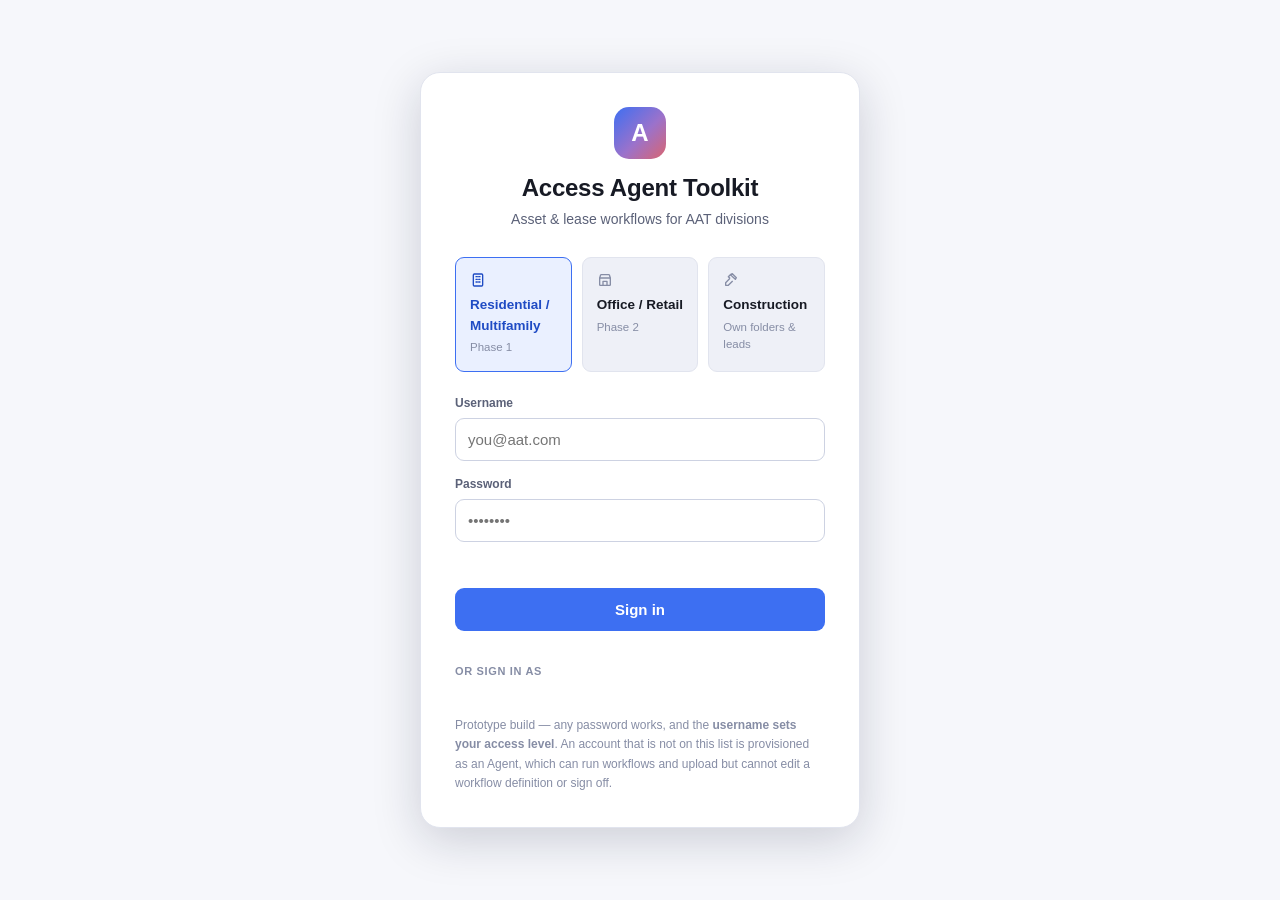
==== commit 78bc50f5: "Add Construction, and make access a level held per division Two changes that turn out to be one: a t" ====
--- a/static/index.html
+++ b/static/index.html
@@ -21,6 +21,7 @@
       <symbol id="i-sun" viewBox="0 0 24 24"><circle cx="12" cy="12" r="4" fill="none" stroke="currentColor" stroke-width="2"/><path d="M12 2v2m0 16v2M2 12h2m16 0h2M4.9 4.9l1.4 1.4m11.4 11.4l1.4 1.4M4.9 19.1l1.4-1.4M17.7 6.3l1.4-1.4" stroke="currentColor" stroke-width="2" stroke-linecap="round"/></symbol>
       <symbol id="i-building" viewBox="0 0 24 24"><rect x="5" y="3" width="14" height="18" rx="1.5" fill="none" stroke="currentColor" stroke-width="2"/><path d="M9 7h2m2 0h2M9 11h2m2 0h2M9 15h2m2 0h2" stroke="currentColor" stroke-width="2" stroke-linecap="round"/></symbol>
       <symbol id="i-store" viewBox="0 0 24 24"><path d="M4 9l1.4-4.5A1 1 0 0 1 6.4 4h11.2a1 1 0 0 1 1 .5L20 9" fill="none" stroke="currentColor" stroke-width="2" stroke-linejoin="round"/><path d="M4 9h16v10a1 1 0 0 1-1 1H5a1 1 0 0 1-1-1V9z" fill="none" stroke="currentColor" stroke-width="2" stroke-linejoin="round"/><path d="M9 20v-6h6v6" fill="none" stroke="currentColor" stroke-width="2" stroke-linejoin="round"/></symbol>
+      <symbol id="i-hammer" viewBox="0 0 24 24"><path d="M13.5 6.5L11 4 8 7l2.5 2.5" fill="none" stroke="currentColor" stroke-width="2" stroke-linejoin="round"/><path d="M11 4l3-1.5L20 8.5 18.5 11l-5-4.5" fill="none" stroke="currentColor" stroke-width="2" stroke-linejoin="round"/><path d="M10.5 9.5L4 16v4h4l6.5-6.5" fill="none" stroke="currentColor" stroke-width="2" stroke-linejoin="round"/></symbol>
       <symbol id="i-arrow-right" viewBox="0 0 24 24"><path d="M4 12h16m0 0l-6-6m6 6l-6 6" fill="none" stroke="currentColor" stroke-width="2" stroke-linecap="round" stroke-linejoin="round"/></symbol>
       <symbol id="i-arrow-left" viewBox="0 0 24 24"><path d="M20 12H4m0 0l6-6m-6 6l6 6" fill="none" stroke="currentColor" stroke-width="2" stroke-linecap="round" stroke-linejoin="round"/></symbol>
       <symbol id="i-play" viewBox="0 0 24 24"><path d="M7 4.8v14.4L19.5 12 7 4.8z" fill="currentColor"/></symbol>
@@ -55,6 +56,11 @@
             <span class="d-title">Office / Retail</span>
             <span class="d-sub">Phase 2</span>
           </button>
+          <button type="button" class="division-option" role="radio" aria-checked="false" data-division="construction">
+            <svg class="icon d-icon"><use href="#i-hammer"/></svg>
+            <span class="d-title">Construction</span>
+            <span class="d-sub">Own folders &amp; leads</span>
+          </button>
         </div>
 
         <form id="login-form" novalidate>
@@ -92,7 +98,6 @@
           <nav class="nav-tabs" aria-label="Primary">
             <button class="nav-tab active" data-target="dashboard">Dashboard</button>
             <button class="nav-tab" data-target="reference">Reference</button>
-            <button class="nav-tab" data-target="permissions">Permissions</button>
           </nav>
         </div>
         <div class="app-nav-right">
@@ -115,8 +120,8 @@
               <button class="ud-item" data-target="profile" role="menuitem">
                 <svg class="icon"><use href="#i-user"/></svg> Profile &amp; access
               </button>
-              <button class="ud-item hidden" id="ud-admin" data-target="admin" role="menuitem">
-                <svg class="icon"><use href="#i-gear"/></svg> Administration
+              <button class="ud-item" id="ud-settings" data-target="settings" role="menuitem">
+                <svg class="icon"><use href="#i-gear"/></svg> Settings
               </button>
               <div class="ud-sep"></div>
               <button class="ud-item" id="signout-btn" role="menuitem">
@@ -379,23 +384,34 @@
         <div id="profile-body"></div>
       </main>
 
-      <!-- ============ ADMIN ============ -->
-      <main class="app-main view hidden" id="view-admin">
+      <!-- ============ SETTINGS ============ -->
+      <!-- Accounts and access in one place: create a profile, choose its role,
+           and set what that role is allowed to do. -->
+      <main class="app-main view hidden" id="view-settings">
         <div class="page-head">
-          <h1>Administration</h1>
-          <p>Manage who has access, what role they hold, and what that role grants.</p>
-        </div>
-        <div id="admin-body"></div>
-      </main>
-
-      <!-- ============ PERMISSIONS ============ -->
-      <main class="app-main view hidden" id="view-permissions">
-        <div class="page-head">
-          <h1>Permissions</h1>
-          <p>What each role is allowed to do. These are the gates the whole app reads — a
-            change here changes what the system permits, not just what the screen offers.</p>
-        </div>
-        <div id="permissions-body"></div>
+          <h1>Settings</h1>
+          <p>Create profiles, set the role each one holds, and configure what every role is
+            allowed to do. Permissions here are the gates the whole app reads.</p>
+        </div>
+
+        <!-- Which division is being administered. Levels are per division, so
+             this choice scopes both the roster and the permissions matrix. -->
+        <div class="settings-divisions" id="settings-divisions" role="tablist"
+          aria-label="Division being administered"></div>
+
+        <nav class="settings-nav" id="settings-nav" aria-label="Settings sections">
+          <button class="settings-tab active" data-section="profiles">Profiles</button>
+          <button class="settings-tab" data-section="permissions">Role permissions</button>
+        </nav>
+
+        <section class="settings-section" id="settings-profiles">
+          <div id="settings-create"></div>
+          <div id="settings-roster"></div>
+        </section>
+
+        <section class="settings-section hidden" id="settings-permissions">
+          <div id="permissions-body"></div>
+        </section>
       </main>
     </div>
 
--- a/static/style.css
+++ b/static/style.css
@@ -192,7 +192,12 @@
 }
 .logo-mark.small { width: 26px; height: 26px; border-radius: 8px; font-size: 14px; }
 
-.division-picker { display: grid; grid-template-columns: 1fr 1fr; gap: 10px; margin-bottom: 22px; }
+/* One column per business line — three of them, so the tiles get narrower
+   rather than the card getting wider. */
+.division-picker {
+  display: grid; grid-template-columns: repeat(3, 1fr); gap: 10px; margin-bottom: 22px;
+}
+.division-picker .d-title { font-size: 12.5px; }
 .division-option {
   display: flex; flex-direction: column; align-items: flex-start; gap: 3px;
   padding: 14px; border-radius: var(--radius-sm); cursor: pointer; font: inherit;
@@ -755,8 +760,58 @@
 .role-card li { font-size: 12px; color: var(--text-soft); display: flex; align-items: center; gap: 7px; padding: 2px 0; }
 .role-card .icon { width: 13px; height: 13px; color: var(--ok); }
 
-#view-admin .panel + .panel, #view-profile .panel + .panel { margin-top: 16px; }
-#admin-body .panel + .panel { margin-top: 16px; }
+#view-settings .panel + .panel, #view-profile .panel + .panel { margin-top: 16px; }
+
+/* ---- Settings: profiles and role permissions in one place ---- */
+
+/* Which division is being administered. Above the section tabs because it scopes
+   both of them: a level only means something inside one division. */
+.settings-divisions { display: flex; flex-wrap: wrap; gap: 8px; margin-bottom: 14px; }
+.sd-tab {
+  font: inherit; font-size: 13px; font-weight: 550; cursor: pointer;
+  background: var(--bg-raised); border: 1px solid var(--border); color: var(--text-soft);
+  border-radius: 999px; padding: 7px 15px;
+  display: inline-flex; align-items: center; gap: 7px;
+}
+.sd-tab:hover { border-color: var(--accent); color: var(--text); }
+.sd-tab.active { background: var(--accent); border-color: var(--accent); color: #fff; }
+.sd-mine {
+  font-size: 10.5px; font-weight: 700; text-transform: uppercase; letter-spacing: .05em;
+  opacity: .75;
+}
+
+.settings-nav {
+  display: flex; gap: 4px; margin-bottom: 18px;
+  border-bottom: 1px solid var(--border); padding-bottom: 0;
+}
+.settings-tab {
+  font: inherit; font-size: 13.5px; font-weight: 550; cursor: pointer;
+  background: none; border: none; border-bottom: 2px solid transparent;
+  color: var(--text-faint); padding: 8px 14px;
+}
+.settings-tab:hover { color: var(--text); }
+.settings-tab.active { color: var(--accent-text); border-bottom-color: var(--accent); }
+.settings-section > div + div { margin-top: 16px; }
+#settings-roster .panel, #settings-create .panel { margin-top: 0; }
+#settings-roster .notice + .panel { margin-top: 0; }
+
+.create-form {
+  display: grid; grid-template-columns: repeat(auto-fit, minmax(190px, 1fr));
+  gap: 12px; align-items: end;
+}
+.create-form .field-wide { grid-column: span 1; }
+.create-form .btn { height: 38px; }
+.create-form .opt { color: var(--text-faint); font-weight: 400; }
+
+.cp-grants { margin-top: 16px; border-top: 1px solid var(--border); padding-top: 14px; }
+.cp-grants-head { font-size: 12.5px; color: var(--text-soft); margin-bottom: 9px; }
+.perm-list.inline { display: flex; flex-wrap: wrap; gap: 6px 16px; }
+.perm-list.inline li { font-size: 12px; }
+
+.link-btn {
+  font: inherit; font-size: inherit; background: none; border: none; padding: 0;
+  color: var(--accent-text); font-weight: 600; cursor: pointer; text-decoration: underline;
+}
 
 /* ---- Permissions matrix ---- */
 
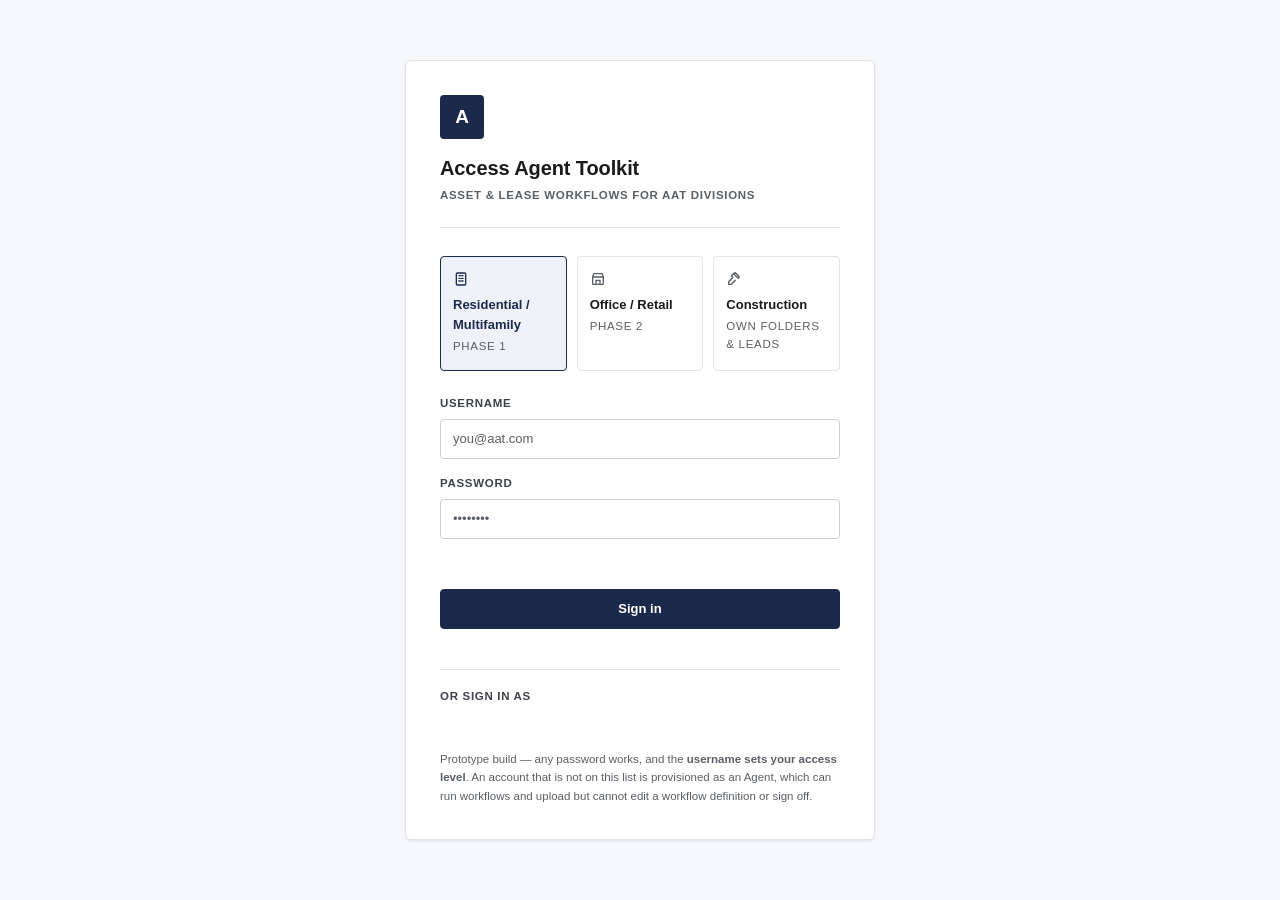
==== commit 7b9a166f: "Restyle as a corporate system, and colour the diagrams by sequence The minimalist pass read as a fas" ====
--- a/static/index.html
+++ b/static/index.html
@@ -364,7 +364,8 @@
 
         <div class="section-heading">
           <h2>Step types</h2>
-          <p>The colour coding used in every workflow diagram</p>
+          <p>What each kind of step does when a run reaches it. In the diagrams colour marks
+            a step's place in the sequence; amber marks the steps that need a person</p>
         </div>
         <div class="kind-grid" id="ref-kinds"></div>
 
--- a/static/style.css
+++ b/static/style.css
@@ -1,67 +1,192 @@
 /* AAT — Access Agent Toolkit
- * Light-first tokens, with dark redefined under [data-theme="dark"].
+ *
+ * A corporate real-estate system, styled to sit beside americanassetstrust.com:
+ * structured, bordered, and institutional rather than fashionable. White page,
+ * navy brand, panels with real edges, a proper top nav, and a clear typographic
+ * hierarchy.
+ *
+ * Every colour is a token defined once, in three blocks: the light :root, a
+ * prefers-color-scheme block guarded by :root:not([data-theme='light']) for the
+ * default "follow the system" state, and a [data-theme='dark'] block so the
+ * manual toggle wins in both directions. No component defines its own colour, so
+ * every screen switches together.
  */
 
 :root {
-  --bg: #f6f7fb;
-  --bg-raised: #ffffff;
-  --bg-sunken: #eef0f7;
-  --border: #e1e4ee;
-  --border-strong: #cdd2e2;
-  --text: #171a24;
-  --text-soft: #5b6178;
-  --text-faint: #868da5;
-  --accent: #3d6ff2;
-  --accent-soft: #eaf0ff;
-  --accent-text: #1f4bc4;
-  --ok: #17845a;
-  --ok-soft: #e2f5ec;
-  --warn: #b26a00;
-  --warn-soft: #fdf0dc;
-  --bad: #c3392f;
-  --bad-soft: #fdeae8;
-  --shadow: 0 1px 2px rgba(16, 24, 48, 0.05), 0 8px 24px rgba(16, 24, 48, 0.06);
-  --shadow-lg: 0 12px 48px rgba(16, 24, 48, 0.18);
-  --radius: 14px;
-  --radius-sm: 9px;
-
-  /* Step kinds — the colour coding shared by diagram, narrative and reference */
-  --k-intake: #3d6ff2;
-  --k-analysis: #8b5cf6;
-  --k-decision: #d97706;
-  --k-human: #0d9488;
-  --k-record: #16a34a;
-  --k-note: #7c8398;
+  color-scheme: light;
+
+  /* Surfaces */
+  --bg: #ffffff;
+  --bg-alt: #f7f8fa;      /* section shifts, table headers, inset areas */
+  --bg-raised: #ffffff;   /* cards and panels */
+  --bg-sunken: #f7f8fa;
+
+  /* Text */
+  --text: #1a1a1a;
+  --text-soft: #3c4149;
+  --text-faint: #5a5f66;
+
+  /* Structure */
+  --border: #e0e2e5;
+  --border-strong: #c9cdd3;
+  --rule: #e0e2e5;
+
+  /* Brand. --brand fills, --brand-on is what sits on that fill, --brand-text is
+     the same navy used as text or a border where a fill would be too heavy. */
+  --brand: #1b2a4a;
+  --brand-hover: #16223c;
+  --brand-on: #ffffff;
+  --brand-text: #1b2a4a;
+  --brand-wash: #eef1f7;
+
+  /* One accent, for links, active states and calls to action */
+  --accent: #2c5f92;
+  --accent-text: #24507c;
+  --accent-wash: #eaf1f8;
+
+  /* Status, on the convention a dashboard reader already knows:
+     navy = in progress, green = complete, amber = needs review. */
+  --status-progress: #1b2a4a;
+  --status-progress-wash: #eef1f7;
+  --status-done: #1e7a4d;
+  --status-done-wash: #e8f4ee;
+  --status-review: #a8760f;
+  --status-review-wash: #fbf2e0;
+  --danger: #9b2c2c;
+  --danger-wash: #fbebeb;
+
+  --shadow: 0 1px 2px rgba(16, 24, 40, 0.05);
+  --shadow-md: 0 1px 3px rgba(16, 24, 40, 0.08), 0 1px 2px rgba(16, 24, 40, 0.04);
+  --shadow-lg: 0 8px 24px rgba(16, 24, 40, 0.12);
+  --radius: 6px;
+  --radius-sm: 4px;
+
+  /* ---- Workflow step sequence ----
+     One muted family, walked in order and cycled when a workflow has more steps
+     than colours. Position, not step type, drives the colour: the point is to
+     tell steps apart at a glance, and no hue here is saturated enough to shout.
+     Label ink is computed per node in app.js from each fill's luminance. */
+  --seq-0: #1b2a4a;   /* navy */
+  --seq-1: #34689b;   /* steel blue */
+  --seq-2: #2f7d77;   /* teal */
+  --seq-3: #a8823c;   /* muted gold */
+  --seq-4: #6e4b72;   /* muted plum */
+  --seq-5: #6b6862;   /* warm gray */
+
+  /* Reserved, never used as a sequence colour: this means "a person is needed". */
+  --needs-human: #b8860b;
+
+  --fs-xs: 11.5px;
+  --fs-sm: 13px;
+  --fs-base: 14.5px;
+  --fs-md: 16px;
+  --fs-lg: 20px;
+  --fs-xl: 26px;
+  --track: 0.06em;
+}
+
+@media (prefers-color-scheme: dark) {
+  :root:not([data-theme='light']) {
+    color-scheme: dark;
+
+    --bg: #12161f;        /* deep navy charcoal, never pure black */
+    --bg-alt: #171c27;
+    --bg-raised: #171c27;
+    --bg-sunken: #171c27;
+
+    --text: #f2f3f5;
+    --text-soft: #c3c8d0;
+    --text-faint: #9ba1aa;
+
+    --border: #2a2e38;
+    --border-strong: #3a404c;
+    --rule: #2a2e38;
+
+    --brand: #33507f;     /* lighter, desaturated navy that holds on dark */
+    --brand-hover: #3c5d92;
+    --brand-on: #f2f3f5;
+    --brand-text: #9db4e0;
+    --brand-wash: #1b2231;
+
+    --accent: #6fa3da;
+    --accent-text: #8fb9e6;
+    --accent-wash: #1a2331;
+
+    --status-progress: #7e9bcc;
+    --status-progress-wash: #1b2231;
+    --status-done: #4fb585;
+    --status-done-wash: #16271f;
+    --status-review: #e0a83c;
+    --status-review-wash: #2a2115;
+    --danger: #e08585;
+    --danger-wash: #2b1a1a;
+
+    --shadow: 0 1px 2px rgba(0, 0, 0, 0.4);
+    --shadow-md: 0 1px 3px rgba(0, 0, 0, 0.5), 0 1px 2px rgba(0, 0, 0, 0.3);
+    --shadow-lg: 0 8px 24px rgba(0, 0, 0, 0.55);
+
+    /* The same family, lifted so each fill reads against a dark page. */
+    --seq-0: #3b5486;
+    --seq-1: #4a7fb5;
+    --seq-2: #3f9a92;
+    --seq-3: #c09a55;
+    --seq-4: #8a6490;
+    --seq-5: #8a867e;
+
+    --needs-human: #e0a83c;
+  }
 }
 
 [data-theme='dark'] {
-  --bg: #0e1017;
-  --bg-raised: #171a24;
-  --bg-sunken: #10131c;
-  --border: #262b39;
-  --border-strong: #363d51;
-  --text: #eef0f6;
-  --text-soft: #a7aec4;
-  --text-faint: #767d95;
-  --accent: #6b93ff;
-  --accent-soft: #1b2540;
-  --accent-text: #a8c0ff;
-  --ok: #4ade80;
-  --ok-soft: #16281f;
-  --warn: #f5b342;
-  --warn-soft: #2c2314;
-  --bad: #f87171;
-  --bad-soft: #2e1a19;
-  --shadow: 0 1px 2px rgba(0, 0, 0, 0.3), 0 8px 24px rgba(0, 0, 0, 0.35);
-  --shadow-lg: 0 12px 48px rgba(0, 0, 0, 0.6);
-
-  --k-intake: #6b93ff;
-  --k-analysis: #a78bfa;
-  --k-decision: #fbbf24;
-  --k-human: #2dd4bf;
-  --k-record: #4ade80;
-  --k-note: #8b93ab;
-}
+  color-scheme: dark;
+
+  --bg: #12161f;
+  --bg-alt: #171c27;
+  --bg-raised: #171c27;
+  --bg-sunken: #171c27;
+
+  --text: #f2f3f5;
+  --text-soft: #c3c8d0;
+  --text-faint: #9ba1aa;
+
+  --border: #2a2e38;
+  --border-strong: #3a404c;
+  --rule: #2a2e38;
+
+  --brand: #33507f;
+  --brand-hover: #3c5d92;
+  --brand-on: #f2f3f5;
+  --brand-text: #9db4e0;
+  --brand-wash: #1b2231;
+
+  --accent: #6fa3da;
+  --accent-text: #8fb9e6;
+  --accent-wash: #1a2331;
+
+  --status-progress: #7e9bcc;
+  --status-progress-wash: #1b2231;
+  --status-done: #4fb585;
+  --status-done-wash: #16271f;
+  --status-review: #e0a83c;
+  --status-review-wash: #2a2115;
+  --danger: #e08585;
+  --danger-wash: #2b1a1a;
+
+  --shadow: 0 1px 2px rgba(0, 0, 0, 0.4);
+  --shadow-md: 0 1px 3px rgba(0, 0, 0, 0.5), 0 1px 2px rgba(0, 0, 0, 0.3);
+  --shadow-lg: 0 8px 24px rgba(0, 0, 0, 0.55);
+
+  --seq-0: #3b5486;
+  --seq-1: #4a7fb5;
+  --seq-2: #3f9a92;
+  --seq-3: #c09a55;
+  --seq-4: #8a6490;
+  --seq-5: #8a867e;
+
+  --needs-human: #e0a83c;
+}
+
+[data-theme='light'] { color-scheme: light; }
 
 * { box-sizing: border-box; }
 
@@ -69,15 +194,22 @@
   margin: 0;
   background: var(--bg);
   color: var(--text);
-  font-family: 'Inter', -apple-system, BlinkMacSystemFont, 'Segoe UI', Roboto, Helvetica, Arial, sans-serif;
-  font-size: 15px;
+  font-family: 'Open Sans', 'Helvetica Neue', Helvetica, -apple-system, BlinkMacSystemFont,
+    'Segoe UI', Arial, sans-serif;
+  font-size: var(--fs-base);
+  font-weight: 400;
   line-height: 1.55;
   -webkit-font-smoothing: antialiased;
 }
 
 body.no-scroll { overflow: hidden; }
 
-h1, h2, h3, h4 { margin: 0; line-height: 1.25; font-weight: 650; letter-spacing: -0.01em; }
+/* Bold headers, regular body — an institutional hierarchy, not a fashionable one. */
+h1, h2, h3, h4 { margin: 0; line-height: 1.3; font-weight: 700; letter-spacing: -0.005em; color: var(--text); }
+h1 { font-size: var(--fs-xl); }
+h2 { font-size: var(--fs-md); }
+h3 { font-size: var(--fs-base); }
+h4 { font-size: var(--fs-sm); }
 p { margin: 0; }
 ul, ol { margin: 0; padding: 0; list-style: none; }
 a { color: var(--accent-text); text-decoration: none; }
@@ -85,293 +217,351 @@
 
 .hidden { display: none !important; }
 .muted { color: var(--text-faint); }
-.ok { color: var(--ok); }
-.warn { color: var(--warn); }
+.ok { color: var(--status-done); }
+.warn { color: var(--status-review); }
 
 .sr-only {
   position: absolute; width: 1px; height: 1px; padding: 0; margin: -1px;
   overflow: hidden; clip: rect(0 0 0 0); white-space: nowrap; border: 0;
 }
 
-.icon { width: 16px; height: 16px; flex: none; vertical-align: -3px; }
+/* Icons: one consistent line style, navy or grey, never multicoloured. */
+.icon { width: 16px; height: 16px; flex: none; vertical-align: -3px; color: inherit; }
+.icon path, .icon circle, .icon rect, .icon line, .icon polyline {
+  stroke-width: 1.6; vector-effect: non-scaling-stroke;
+}
 
 /* ---------------- Buttons and controls ---------------- */
 
 .btn {
-  display: inline-flex; align-items: center; justify-content: center; gap: 7px;
-  padding: 9px 16px; border-radius: var(--radius-sm); border: 1px solid transparent;
-  font: inherit; font-weight: 550; cursor: pointer; transition: background .15s, border-color .15s, opacity .15s;
-  white-space: nowrap;
-}
-.btn:disabled { opacity: .45; cursor: not-allowed; }
-.btn-primary { background: var(--accent); color: #fff; }
-.btn-primary:hover:not(:disabled) { filter: brightness(1.08); }
-.btn-secondary { background: var(--bg-raised); color: var(--text); border-color: var(--border-strong); }
-.btn-secondary:hover:not(:disabled) { background: var(--bg-sunken); }
-.btn-text { background: none; color: var(--text-soft); padding: 6px 10px; }
-.btn-text:hover:not(:disabled) { background: var(--bg-sunken); color: var(--text); }
-.btn-sm { padding: 6px 12px; font-size: 13px; }
+  display: inline-flex; align-items: center; justify-content: center; gap: 8px;
+  padding: 9px 18px; border-radius: var(--radius-sm); border: 1px solid transparent;
+  font: inherit; font-size: var(--fs-sm); font-weight: 600;
+  cursor: pointer; white-space: nowrap;
+  transition: background .15s, border-color .15s, color .15s, opacity .15s;
+}
+.btn:disabled { opacity: .5; cursor: not-allowed; }
+/* Primary: solid navy, white label. */
+.btn-primary { background: var(--brand); color: var(--brand-on); border-color: var(--brand); }
+.btn-primary:hover:not(:disabled) { background: var(--brand-hover); border-color: var(--brand-hover); }
+/* Secondary: outlined navy. */
+.btn-secondary { background: var(--bg-raised); color: var(--brand-text); border-color: var(--border-strong); }
+.btn-secondary:hover:not(:disabled) { border-color: var(--brand-text); background: var(--brand-wash); }
+.btn-text { background: none; color: var(--text-faint); border-color: transparent; padding: 8px 10px; }
+.btn-text:hover:not(:disabled) { color: var(--text); background: var(--bg-alt); }
+.btn-sm { padding: 7px 13px; font-size: var(--fs-xs); }
 .btn-block { width: 100%; }
 
 .icon-btn {
   display: inline-grid; place-items: center; width: 34px; height: 34px;
   border-radius: var(--radius-sm); border: 1px solid var(--border);
-  background: var(--bg-raised); color: var(--text-soft); cursor: pointer;
-}
-.icon-btn:hover { color: var(--text); }
+  background: var(--bg-raised); color: var(--text-faint); cursor: pointer;
+}
+.icon-btn:hover { color: var(--brand-text); border-color: var(--border-strong); }
 [data-theme='dark'] .theme-icon-moon { display: none; }
-[data-theme='light'] .theme-icon-sun, :root:not([data-theme='dark']) .theme-icon-sun { display: none; }
-
-.field { display: flex; flex-direction: column; gap: 5px; min-width: 0; }
-.field label { font-size: 12px; font-weight: 600; color: var(--text-soft); }
-.field .opt { font-weight: 400; color: var(--text-faint); }
-input[type='text'], input[type='password'], input:not([type]), select, textarea {
-  width: 100%; padding: 9px 12px; font: inherit; color: var(--text);
+[data-theme='light'] .theme-icon-sun { display: none; }
+:root:not([data-theme]) .theme-icon-sun { display: none; }
+@media (prefers-color-scheme: dark) {
+  :root:not([data-theme]) .theme-icon-sun { display: inline; }
+  :root:not([data-theme]) .theme-icon-moon { display: none; }
+}
+
+.field { display: flex; flex-direction: column; gap: 6px; min-width: 0; }
+.field label {
+  font-size: var(--fs-xs); font-weight: 600; color: var(--text-soft);
+  text-transform: uppercase; letter-spacing: var(--track);
+}
+.field .opt { font-weight: 400; color: var(--text-faint); text-transform: none; letter-spacing: 0; }
+input[type='text'], input[type='password'], input[type='email'], input:not([type]), select, textarea {
+  width: 100%; padding: 9px 12px; font: inherit; font-size: var(--fs-sm); color: var(--text);
   background: var(--bg-raised); border: 1px solid var(--border-strong);
   border-radius: var(--radius-sm); outline: none;
 }
-input:focus, select:focus, textarea:focus { border-color: var(--accent); box-shadow: 0 0 0 3px var(--accent-soft); }
+input:focus, select:focus, textarea:focus {
+  border-color: var(--accent); box-shadow: 0 0 0 3px var(--accent-wash);
+}
 textarea { resize: vertical; font-family: inherit; }
-
+::placeholder { color: var(--text-faint); }
+
+/* Status labels. Filled washes with a matching border — scannable at a glance. */
 .pill {
-  display: inline-flex; align-items: center; gap: 5px; padding: 3px 10px;
-  border-radius: 999px; font-size: 12px; font-weight: 600;
-  background: var(--bg-sunken); color: var(--text-soft);
-}
-.pill-idle { background: var(--bg-sunken); color: var(--text-faint); }
-.pill-running { background: var(--accent-soft); color: var(--accent-text); }
-.pill-ok { background: var(--ok-soft); color: var(--ok); }
-.pill-warn { background: var(--warn-soft); color: var(--warn); }
-.pill-error { background: var(--bad-soft); color: var(--bad); }
-.pill-quiet { background: var(--bg-sunken); color: var(--text-faint); }
+  display: inline-flex; align-items: center; gap: 6px; padding: 3px 10px;
+  border-radius: var(--radius-sm); border: 1px solid var(--border);
+  font-size: var(--fs-xs); font-weight: 600;
+  background: var(--bg-alt); color: var(--text-faint);
+}
+.pill-idle { background: var(--bg-alt); color: var(--text-faint); }
+.pill-running { background: var(--status-progress-wash); color: var(--status-progress); border-color: var(--status-progress); }
+.pill-ok { background: var(--status-done-wash); color: var(--status-done); border-color: var(--status-done); }
+.pill-warn { background: var(--status-review-wash); color: var(--status-review); border-color: var(--status-review); }
+.pill-error { background: var(--danger-wash); color: var(--danger); border-color: var(--danger); }
+.pill-quiet { background: var(--bg-alt); color: var(--text-faint); }
+.pill-draft { background: var(--status-review-wash); color: var(--status-review); border-color: var(--status-review); }
 
 .chip {
-  display: inline-flex; align-items: center; gap: 6px; padding: 4px 11px;
-  border-radius: 999px; font-size: 12.5px; font-weight: 550;
-  background: var(--accent-soft); color: var(--accent-text);
-}
-.chip-quiet { background: var(--bg-sunken); color: var(--text-soft); }
-.chip-btn { border: none; cursor: pointer; font: inherit; font-size: 12.5px; font-weight: 550; }
-.chip-btn:hover { filter: brightness(1.06); }
-
-.empty, .loading { color: var(--text-faint); font-size: 14px; padding: 14px 0; }
+  display: inline-flex; align-items: center; gap: 6px; padding: 3px 10px;
+  border-radius: var(--radius-sm); border: 1px solid var(--border);
+  font-size: var(--fs-xs); font-weight: 600;
+  background: var(--brand-wash); color: var(--brand-text);
+}
+.chip-quiet { background: var(--bg-alt); color: var(--text-faint); }
+.chip-btn { cursor: pointer; font: inherit; font-size: var(--fs-xs); font-weight: 600; }
+.chip-btn:hover { border-color: var(--brand-text); }
+
+.empty, .loading { color: var(--text-faint); font-size: var(--fs-sm); padding: 16px 0; }
 .notice {
-  background: var(--warn-soft); color: var(--warn); padding: 10px 14px;
-  border-radius: var(--radius-sm); font-size: 13.5px; margin-bottom: 18px;
-}
-
+  background: var(--status-review-wash); color: var(--status-review);
+  border: 1px solid var(--status-review); border-radius: var(--radius-sm);
+  padding: 11px 15px; font-size: var(--fs-sm); margin-bottom: 20px; font-weight: 600;
+}
+.notice-info {
+  background: var(--brand-wash); color: var(--brand-text); border-color: var(--border-strong);
+  font-weight: 400;
+}
+
+/* Panels are cards: a real edge and a slight lift off the page. */
 .panel {
   background: var(--bg-raised); border: 1px solid var(--border);
-  border-radius: var(--radius); padding: 20px; box-shadow: var(--shadow);
+  border-radius: var(--radius); padding: 22px; box-shadow: var(--shadow);
 }
 .panel-head {
   display: flex; align-items: center; justify-content: space-between;
-  gap: 12px; margin-bottom: 14px; flex-wrap: wrap;
-}
-.panel-head h2 { font-size: 15px; }
-.panel-head-title { display: flex; align-items: center; gap: 10px; flex-wrap: wrap; }
-.panel-head-actions { display: flex; gap: 6px; flex-wrap: wrap; }
-.panel-hint { font-size: 12.5px; color: var(--text-faint); margin-bottom: 14px; }
-.ws-count { font-size: 12.5px; color: var(--text-faint); }
+  gap: 16px; margin-bottom: 16px; padding-bottom: 14px;
+  border-bottom: 1px solid var(--border); flex-wrap: wrap;
+}
+.panel-head h2 {
+  font-size: var(--fs-xs); font-weight: 700;
+  text-transform: uppercase; letter-spacing: var(--track); color: var(--text-soft);
+}
+.panel-head-title { display: flex; align-items: center; gap: 12px; flex-wrap: wrap; }
+.panel-head-actions { display: flex; gap: 8px; flex-wrap: wrap; }
+.panel-hint { font-size: var(--fs-sm); color: var(--text-faint); margin-bottom: 16px; max-width: 80ch; }
+.ws-count { font-size: var(--fs-xs); color: var(--text-faint); font-weight: 600; }
 
 /* ---------------- 1. Login ---------------- */
 
-.login-screen { min-height: 100vh; display: grid; place-items: center; padding: 24px; }
+.login-screen { min-height: 100vh; display: grid; place-items: center; padding: 32px 24px; background: var(--bg-alt); }
 .login-card {
-  width: 100%; max-width: 440px; background: var(--bg-raised);
-  border: 1px solid var(--border); border-radius: 20px; padding: 34px;
-  box-shadow: var(--shadow-lg);
-}
-.login-brand { text-align: center; margin-bottom: 26px; }
-.login-brand h1 { font-size: 24px; margin-top: 14px; }
-.login-brand p { color: var(--text-soft); font-size: 14px; margin-top: 6px; }
+  width: 100%; max-width: 470px; background: var(--bg-raised);
+  border: 1px solid var(--border); border-radius: var(--radius); padding: 34px;
+  box-shadow: var(--shadow-md);
+}
+.login-brand { text-align: left; margin-bottom: 28px; padding-bottom: 22px; border-bottom: 1px solid var(--border); }
+.login-brand h1 { font-size: var(--fs-lg); margin-top: 16px; }
+.login-brand p {
+  color: var(--text-faint); font-size: var(--fs-xs); margin-top: 6px;
+  text-transform: uppercase; letter-spacing: var(--track); font-weight: 600;
+}
 .logo-mark {
-  width: 52px; height: 52px; margin: 0 auto; border-radius: 15px;
-  display: grid; place-items: center; font-weight: 700; font-size: 24px; color: #fff;
-  background: linear-gradient(135deg, #3d6ff2, #9b72cb 55%, #d96570);
-}
-.logo-mark.small { width: 26px; height: 26px; border-radius: 8px; font-size: 14px; }
-
-/* One column per business line — three of them, so the tiles get narrower
-   rather than the card getting wider. */
-.division-picker {
-  display: grid; grid-template-columns: repeat(3, 1fr); gap: 10px; margin-bottom: 22px;
-}
-.division-picker .d-title { font-size: 12.5px; }
+  width: 44px; height: 44px; margin: 0; border-radius: var(--radius-sm);
+  display: grid; place-items: center; font-weight: 700; font-size: 19px;
+  color: var(--brand-on); background: var(--brand); border: none;
+}
+.logo-mark.small { width: 28px; height: 28px; font-size: 13px; }
+
+.division-picker { display: grid; grid-template-columns: repeat(3, 1fr); gap: 10px; margin-bottom: 24px; }
+.division-picker .d-title { font-size: var(--fs-sm); }
 .division-option {
   display: flex; flex-direction: column; align-items: flex-start; gap: 3px;
-  padding: 14px; border-radius: var(--radius-sm); cursor: pointer; font: inherit;
-  background: var(--bg-sunken); border: 1.5px solid var(--border); color: var(--text);
-  text-align: left;
-}
-.division-option .d-icon { color: var(--text-faint); margin-bottom: 4px; }
-.division-option .d-title { font-weight: 600; font-size: 13.5px; }
-.division-option .d-sub { font-size: 11.5px; color: var(--text-faint); }
-.division-option.selected {
-  border-color: var(--accent); background: var(--accent-soft);
-}
-.division-option.selected .d-icon, .division-option.selected .d-title { color: var(--accent-text); }
-
-#login-form { display: flex; flex-direction: column; gap: 14px; }
-.login-error { color: var(--bad); font-size: 13px; min-height: 18px; }
-
-/* Seeded accounts: the username sets the access level, so it is a choice, not
-   something to recall. Each says whether it can edit a definition. */
-.login-accounts { margin-top: 18px; }
+  padding: 14px 12px; border-radius: var(--radius-sm); cursor: pointer; font: inherit;
+  background: var(--bg-raised); border: 1px solid var(--border); color: var(--text);
+  text-align: left; transition: border-color .15s, background .15s;
+}
+.division-option:hover { border-color: var(--border-strong); }
+.division-option .d-icon { color: var(--text-faint); margin-bottom: 5px; }
+.division-option .d-title { font-weight: 700; }
+.division-option .d-sub {
+  font-size: var(--fs-xs); color: var(--text-faint);
+  text-transform: uppercase; letter-spacing: var(--track);
+}
+.division-option.selected { border-color: var(--brand); background: var(--brand-wash); }
+.division-option.selected .d-icon, .division-option.selected .d-title { color: var(--brand-text); }
+
+#login-form { display: flex; flex-direction: column; gap: 16px; }
+.login-error { color: var(--danger); font-size: var(--fs-sm); min-height: 18px; font-weight: 600; }
+
+.login-accounts { margin-top: 24px; border-top: 1px solid var(--border); padding-top: 18px; }
 .la-label {
-  font-size: 11px; font-weight: 700; letter-spacing: .06em; text-transform: uppercase;
-  color: var(--text-faint); margin-bottom: 8px;
-}
-.la-list { display: grid; gap: 6px; }
+  font-size: var(--fs-xs); font-weight: 700; letter-spacing: var(--track);
+  text-transform: uppercase; color: var(--text-soft); margin-bottom: 10px;
+}
+.la-list { display: flex; flex-direction: column; gap: 6px; }
 .la-item {
-  display: grid; grid-template-columns: 1fr auto; align-items: baseline; gap: 2px 10px;
-  padding: 9px 12px; border-radius: var(--radius-sm); cursor: pointer; font: inherit;
-  background: var(--bg-sunken); border: 1px solid var(--border); color: var(--text);
-  text-align: left;
-}
-.la-item:hover { border-color: var(--accent); }
-.la-role { font-size: 13px; font-weight: 600; }
-.la-div { font-weight: 500; color: var(--text-faint); font-size: 11.5px; margin-left: 7px; }
-.la-email { font-size: 11.5px; color: var(--text-faint); grid-column: 1; }
+  display: grid; grid-template-columns: 1fr auto; align-items: center; gap: 2px 12px;
+  padding: 10px 13px; border-radius: var(--radius-sm); cursor: pointer; font: inherit;
+  background: var(--bg-raised); border: 1px solid var(--border); color: var(--text); text-align: left;
+}
+.la-item:hover { border-color: var(--brand); background: var(--brand-wash); }
+.la-role { font-size: var(--fs-sm); font-weight: 700; }
+.la-div { font-weight: 400; color: var(--text-faint); font-size: var(--fs-xs); margin-left: 8px; }
+.la-email { font-size: var(--fs-xs); color: var(--text-faint); grid-column: 1; }
 .la-grant {
   grid-row: 1 / span 2; grid-column: 2; align-self: center;
-  font-size: 10.5px; font-weight: 600; padding: 3px 8px; border-radius: 999px;
-}
-.la-grant.can { background: var(--ok-soft); color: var(--ok); }
-.la-grant.cannot { background: var(--bg-raised); color: var(--text-faint); }
-
-.login-hint { font-size: 12px; color: var(--text-faint); line-height: 1.6; margin-top: 14px; }
-.login-hint code {
-  background: var(--bg-sunken); padding: 1px 5px; border-radius: 5px; font-size: 11.5px;
-}
+  font-size: var(--fs-xs); font-weight: 600; padding: 2px 8px; border-radius: var(--radius-sm);
+  border: 1px solid transparent;
+}
+.la-grant.can { background: var(--status-done-wash); color: var(--status-done); border-color: var(--status-done); }
+.la-grant.cannot { background: var(--bg-alt); color: var(--text-faint); }
+
+.la-test { margin-top: 12px; }
+.la-test summary {
+  font-size: var(--fs-xs); color: var(--text-soft); cursor: pointer; font-weight: 700;
+  padding: 8px 0; text-transform: uppercase; letter-spacing: var(--track);
+}
+.la-test summary:hover { color: var(--brand-text); }
+.la-test .la-list { margin-top: 8px; }
+
+.login-hint { font-size: var(--fs-xs); color: var(--text-faint); line-height: 1.6; margin-top: 18px; }
+.login-hint code { background: var(--bg-alt); padding: 1px 5px; border-radius: 3px; font-size: var(--fs-xs); }
 
 /* ---------------- App shell ---------------- */
 
+/* A substantial, organised top bar — the anchor of the layout, not a floating menu. */
 .app-nav {
   position: sticky; top: 0; z-index: 30;
-  display: flex; align-items: center; justify-content: space-between; gap: 16px;
-  padding: 11px 26px; background: var(--bg-raised); border-bottom: 1px solid var(--border);
-}
-.app-nav-left, .app-nav-right { display: flex; align-items: center; gap: 14px; }
+  display: flex; align-items: center; justify-content: space-between; gap: 20px;
+  padding: 0 28px; height: 62px;
+  background: var(--bg-raised); border-bottom: 1px solid var(--border-strong);
+  box-shadow: var(--shadow);
+}
+.app-nav-left, .app-nav-right { display: flex; align-items: center; gap: 18px; }
 .nav-brand {
-  display: flex; align-items: center; gap: 9px; font-weight: 700; font-size: 15px;
+  display: flex; align-items: center; gap: 10px; font-weight: 700; font-size: var(--fs-sm);
+  text-transform: uppercase; letter-spacing: var(--track);
   background: none; border: none; color: var(--text); cursor: pointer; padding: 0; font-family: inherit;
 }
-.nav-tabs { display: flex; gap: 3px; }
+.nav-tabs { display: flex; gap: 4px; margin-left: 12px; }
 .nav-tab {
-  padding: 7px 14px; border-radius: var(--radius-sm); border: none; background: none;
-  font: inherit; font-weight: 550; font-size: 14px; color: var(--text-soft); cursor: pointer;
-}
-.nav-tab:hover { background: var(--bg-sunken); color: var(--text); }
-.nav-tab.active { background: var(--accent-soft); color: var(--accent-text); }
-.division-badge { font-size: 12.5px; color: var(--text-soft); font-weight: 550; }
+  padding: 8px 14px; border-radius: var(--radius-sm); border: none; background: none;
+  font: inherit; font-size: var(--fs-xs); font-weight: 700;
+  text-transform: uppercase; letter-spacing: var(--track);
+  color: var(--text-faint); cursor: pointer;
+}
+.nav-tab:hover { background: var(--bg-alt); color: var(--text); }
+.nav-tab.active { background: var(--brand-wash); color: var(--brand-text); }
+.division-badge {
+  font-size: var(--fs-xs); color: var(--text-soft); font-weight: 700;
+  text-transform: uppercase; letter-spacing: var(--track);
+  padding-right: 18px; border-right: 1px solid var(--border);
+}
 
 .user-menu { position: relative; }
 .user-chip-btn {
-  display: flex; align-items: center; gap: 9px; padding: 5px 9px 5px 5px;
-  border-radius: 999px; border: 1px solid var(--border); background: var(--bg-raised);
+  display: flex; align-items: center; gap: 10px; padding: 5px 10px 5px 5px;
+  border-radius: var(--radius-sm); border: 1px solid var(--border); background: var(--bg-raised);
   cursor: pointer; font: inherit; color: var(--text);
 }
-.user-chip-btn:hover { background: var(--bg-sunken); }
+.user-chip-btn:hover { border-color: var(--border-strong); background: var(--bg-alt); }
 .avatar {
-  display: grid; place-items: center; width: 28px; height: 28px; border-radius: 50%;
-  background: var(--accent); color: #fff; font-size: 11.5px; font-weight: 650;
-}
-.avatar.large { width: 54px; height: 54px; font-size: 19px; }
-.user-chip-text { display: flex; flex-direction: column; line-height: 1.25; text-align: left; }
-.user-chip-text span:first-child { font-size: 13px; font-weight: 600; }
-.user-chip-text span:last-child { font-size: 11px; color: var(--text-faint); }
+  display: grid; place-items: center; width: 30px; height: 30px; border-radius: var(--radius-sm);
+  background: var(--brand); border: none; color: var(--brand-on);
+  font-size: var(--fs-xs); font-weight: 700;
+}
+.avatar.large { width: 54px; height: 54px; font-size: var(--fs-md); }
+.user-chip-text { display: flex; flex-direction: column; line-height: 1.3; text-align: left; }
+.user-chip-text span:first-child { font-size: var(--fs-sm); font-weight: 700; }
+.user-chip-text span:last-child { font-size: var(--fs-xs); color: var(--text-faint); }
 .user-dropdown {
-  position: absolute; right: 0; top: calc(100% + 8px); min-width: 210px; padding: 6px;
+  position: absolute; right: 0; top: calc(100% + 10px); min-width: 230px; padding: 6px;
   background: var(--bg-raised); border: 1px solid var(--border);
-  border-radius: var(--radius-sm); box-shadow: var(--shadow-lg); z-index: 40;
+  border-radius: var(--radius); box-shadow: var(--shadow-lg); z-index: 40;
 }
 .ud-item {
-  display: flex; align-items: center; gap: 9px; width: 100%; padding: 9px 11px;
-  border: none; background: none; border-radius: 7px; cursor: pointer;
-  font: inherit; font-size: 13.5px; color: var(--text); text-align: left;
-}
-.ud-item:hover { background: var(--bg-sunken); }
+  display: flex; align-items: center; gap: 10px; width: 100%; padding: 10px 12px;
+  border: none; background: none; border-radius: var(--radius-sm); cursor: pointer;
+  font: inherit; font-size: var(--fs-sm); color: var(--text); text-align: left;
+}
+.ud-item:hover { background: var(--bg-alt); }
 .ud-sep { height: 1px; background: var(--border); margin: 5px 0; }
 
-.app-main { max-width: 1320px; margin: 0 auto; padding: 30px 26px 70px; }
-
-.page-head { margin-bottom: 26px; }
-.page-head h1 { font-size: 26px; }
-.page-head p { color: var(--text-soft); margin-top: 5px; }
+.app-main { max-width: 1320px; margin: 0 auto; padding: 30px 28px 80px; }
+
+.page-head { margin-bottom: 26px; padding-bottom: 18px; border-bottom: 2px solid var(--border-strong); }
+.page-head h1 { font-size: var(--fs-xl); }
+.page-head p { color: var(--text-faint); margin-top: 7px; font-size: var(--fs-sm); max-width: 84ch; }
 
 .section-heading {
   display: flex; align-items: baseline; justify-content: space-between;
-  gap: 14px; margin: 34px 0 14px; flex-wrap: wrap;
-}
-.section-heading h2 { font-size: 16px; }
-.section-heading p { font-size: 13px; color: var(--text-faint); }
-.sh-actions { display: flex; align-items: center; gap: 12px; }
+  gap: 16px; margin: 34px 0 16px; flex-wrap: wrap;
+}
+.section-heading h2 {
+  font-size: var(--fs-xs); font-weight: 700;
+  text-transform: uppercase; letter-spacing: var(--track); color: var(--text-soft);
+}
+.section-heading p { font-size: var(--fs-sm); color: var(--text-faint); max-width: 70ch; }
+.sh-actions { display: flex; align-items: center; gap: 14px; }
 
 /* ---------------- 2. Dashboard ---------------- */
 
 .stat-grid { display: grid; grid-template-columns: repeat(4, 1fr); gap: 14px; }
 .stat-tile {
   background: var(--bg-raised); border: 1px solid var(--border); border-radius: var(--radius);
-  padding: 17px 18px; box-shadow: var(--shadow); text-align: left; font: inherit; color: var(--text);
+  padding: 18px 20px; box-shadow: var(--shadow); text-align: left; font: inherit; color: var(--text);
 }
 .stat-tile-action { cursor: pointer; }
-.stat-tile-action:hover { border-color: var(--accent); }
-.stat-label { font-size: 12.5px; color: var(--text-soft); font-weight: 550; }
-.stat-value { font-size: 30px; font-weight: 680; letter-spacing: -0.02em; margin: 3px 0; }
-.stat-note { font-size: 12px; color: var(--text-faint); }
-.stat-note-link { color: var(--accent-text); display: inline-flex; align-items: center; gap: 5px; }
-
-.usecase-grid { display: grid; grid-template-columns: repeat(auto-fill, minmax(310px, 1fr)); gap: 14px; }
+.stat-tile-action:hover { border-color: var(--brand); }
+.stat-label {
+  font-size: var(--fs-xs); color: var(--text-faint); font-weight: 700;
+  text-transform: uppercase; letter-spacing: var(--track);
+}
+.stat-value { font-size: 28px; font-weight: 700; margin: 6px 0 3px; font-variant-numeric: tabular-nums; }
+.stat-note { font-size: var(--fs-xs); color: var(--text-faint); }
+.stat-note-link { color: var(--accent-text); font-weight: 600; display: inline-flex; align-items: center; gap: 5px; }
+
+.usecase-grid { display: grid; grid-template-columns: repeat(auto-fill, minmax(320px, 1fr)); gap: 14px; }
 .usecase-tile {
-  display: flex; flex-direction: column; gap: 9px; text-align: left; cursor: pointer;
+  display: flex; flex-direction: column; gap: 10px; text-align: left; cursor: pointer;
   background: var(--bg-raised); border: 1px solid var(--border); border-radius: var(--radius);
-  padding: 18px; box-shadow: var(--shadow); font: inherit; color: var(--text);
-  transition: border-color .15s, transform .15s;
-}
-.usecase-tile:hover { border-color: var(--accent); transform: translateY(-2px); }
-.ut-top { display: flex; align-items: center; justify-content: space-between; gap: 10px; }
-.ut-folder { font-size: 12px; color: var(--text-faint); display: inline-flex; align-items: center; gap: 6px; }
-.usecase-tile h3 { font-size: 16px; }
-.usecase-tile p { font-size: 13px; color: var(--text-soft); flex: 1; }
-.ut-meta { display: flex; flex-wrap: wrap; gap: 12px; font-size: 12px; color: var(--text-faint); }
-.ut-meta .ok { color: var(--ok); }
-.ut-meta .warn { color: var(--warn); }
+  padding: 18px 20px; box-shadow: var(--shadow); font: inherit; color: var(--text);
+  transition: border-color .15s, box-shadow .15s;
+}
+.usecase-tile:hover { border-color: var(--brand); box-shadow: var(--shadow-md); }
+.ut-top { display: flex; align-items: center; justify-content: space-between; gap: 12px; }
+.ut-folder {
+  font-size: var(--fs-xs); color: var(--text-faint); display: inline-flex; align-items: center; gap: 6px;
+  text-transform: uppercase; letter-spacing: var(--track); font-weight: 600;
+}
+.usecase-tile h3 { font-size: var(--fs-md); }
+.usecase-tile p { font-size: var(--fs-sm); color: var(--text-faint); flex: 1; }
+.ut-meta { display: flex; flex-wrap: wrap; gap: 14px; font-size: var(--fs-xs); color: var(--text-faint); font-weight: 600; }
+.ut-meta .ok { color: var(--status-done); }
+.ut-meta .warn { color: var(--status-review); }
 .ut-foot {
   display: flex; align-items: center; justify-content: space-between;
-  border-top: 1px solid var(--border); padding-top: 10px; margin-top: 3px;
-  font-size: 12px; color: var(--text-faint);
-}
-.ut-open { color: var(--accent-text); font-weight: 600; display: inline-flex; align-items: center; gap: 5px; }
-
-.folder-grid { display: grid; grid-template-columns: repeat(auto-fill, minmax(190px, 1fr)); gap: 12px; }
+  border-top: 1px solid var(--border); padding-top: 11px; margin-top: 2px;
+  font-size: var(--fs-xs); color: var(--text-faint);
+}
+.ut-open { color: var(--accent-text); font-weight: 700; display: inline-flex; align-items: center; gap: 5px; }
+
+.folder-grid { display: grid; grid-template-columns: repeat(auto-fill, minmax(200px, 1fr)); gap: 12px; }
 .folder-tile {
-  display: flex; flex-direction: column; gap: 3px; padding: 15px; text-align: left; cursor: pointer;
+  display: flex; flex-direction: column; gap: 3px; padding: 15px 16px; text-align: left; cursor: pointer;
   background: var(--bg-raised); border: 1px solid var(--border); border-radius: var(--radius);
-  font: inherit; color: var(--text);
-}
-.folder-tile:hover, .folder-tile.active { border-color: var(--accent); }
-.folder-tile.active { background: var(--accent-soft); }
-.ft-icon { color: var(--text-faint); margin-bottom: 4px; }
-.ft-name { font-weight: 600; font-size: 13.5px; }
-.ft-count { font-size: 12.5px; color: var(--text-soft); }
-.ft-when { font-size: 11.5px; color: var(--text-faint); }
+  font: inherit; color: var(--text); box-shadow: var(--shadow);
+}
+.folder-tile:hover { border-color: var(--brand); }
+.folder-tile.active { border-color: var(--brand); background: var(--brand-wash); }
+.ft-icon { color: var(--text-faint); margin-bottom: 5px; }
+.folder-tile.active .ft-icon, .folder-tile.active .ft-name { color: var(--brand-text); }
+.ft-name { font-weight: 700; font-size: var(--fs-sm); }
+.ft-count { font-size: var(--fs-xs); color: var(--text-soft); font-weight: 600; }
+.ft-when { font-size: var(--fs-xs); color: var(--text-faint); }
 
 .folder-docs { margin-top: 14px; }
-.fd-head { display: flex; align-items: center; justify-content: space-between; gap: 14px; flex-wrap: wrap; margin-bottom: 12px; }
-.fd-head h3 { font-size: 15px; }
-.fd-actions { display: flex; align-items: center; gap: 10px; }
-.fd-search input { min-width: 220px; }
-
-.doclist { display: flex; flex-direction: column; gap: 2px; }
-.doclist li { display: flex; align-items: flex-start; gap: 10px; padding: 9px 0; border-bottom: 1px solid var(--border); }
+.fd-head { display: flex; align-items: center; justify-content: space-between; gap: 16px; flex-wrap: wrap; margin-bottom: 14px; }
+.fd-head h3 { font-size: var(--fs-md); }
+.fd-actions { display: flex; align-items: center; gap: 12px; }
+.fd-search input { min-width: 230px; }
+
+.doclist { display: flex; flex-direction: column; }
+.doclist li { display: flex; align-items: flex-start; gap: 11px; padding: 11px 0; border-bottom: 1px solid var(--border); }
 .doclist li:last-child { border-bottom: none; }
 .doclist li > .icon { margin-top: 3px; color: var(--text-faint); }
-.doclist li.present > .icon { color: var(--ok); }
-.doclist li.absent > .icon { color: var(--bad); }
+.doclist li.present > .icon { color: var(--status-done); }
+.doclist li.absent > .icon { color: var(--danger); }
 .dl-text { display: flex; flex-direction: column; min-width: 0; }
-.dl-text > span:first-child, .dl-text a { font-size: 13.5px; font-weight: 550; }
-.dl-text > span:last-child { font-size: 12px; color: var(--text-faint); }
+.dl-text > span:first-child, .dl-text a { font-size: var(--fs-sm); font-weight: 600; }
+.dl-text > span:last-child { font-size: var(--fs-xs); color: var(--text-faint); }
 
 /* ---------------- Approvals ---------------- */
 
@@ -381,94 +571,128 @@
   border-radius: var(--radius); box-shadow: var(--shadow); overflow: hidden;
 }
 .approval-group summary {
-  display: flex; align-items: center; gap: 12px; padding: 14px 18px;
-  cursor: pointer; list-style: none; font-weight: 600;
+  display: flex; align-items: center; gap: 12px; padding: 14px 20px;
+  cursor: pointer; list-style: none; font-weight: 700; font-size: var(--fs-sm);
+  background: var(--bg-alt); border-bottom: 1px solid var(--border);
 }
 .approval-group summary::-webkit-details-marker { display: none; }
 .ag-title { flex: 1; }
 .ag-count {
-  background: var(--warn-soft); color: var(--warn); border-radius: 999px;
-  padding: 1px 9px; font-size: 12px;
-}
-.ag-open { font-size: 12.5px; color: var(--accent-text); font-weight: 550; }
+  background: var(--status-review-wash); color: var(--status-review);
+  border: 1px solid var(--status-review); border-radius: var(--radius-sm);
+  padding: 1px 9px; font-size: var(--fs-xs); font-weight: 700;
+}
+.ag-open { font-size: var(--fs-xs); color: var(--accent-text); font-weight: 700; }
 .ag-open:hover { text-decoration: underline; }
 
-.approval { padding: 15px 18px; border-top: 1px solid var(--border); }
-.ap-head { display: flex; align-items: center; gap: 10px; flex-wrap: wrap; }
-.ap-ref { font-family: ui-monospace, SFMono-Regular, Menlo, monospace; font-size: 12px; color: var(--text-faint); }
-.ap-subject { font-weight: 600; font-size: 14px; }
-.ap-when { margin-left: auto; font-size: 12px; color: var(--text-faint); }
-.ap-where { font-size: 12px; color: var(--text-faint); margin-top: 3px; }
-.ap-reason { font-size: 13.5px; color: var(--text-soft); margin-top: 7px; }
-.ap-missing { margin-top: 9px; display: flex; flex-direction: column; gap: 4px; }
-.ap-missing li { font-size: 12.5px; color: var(--bad); display: flex; align-items: center; gap: 7px; }
-.ap-actions { display: flex; align-items: center; gap: 9px; margin-top: 13px; }
-.ap-note { font-size: 12px; color: var(--text-faint); }
+.approval { padding: 16px 20px; border-top: 1px solid var(--border); }
+.approval:first-of-type { border-top: none; }
+.ap-head { display: flex; align-items: center; gap: 11px; flex-wrap: wrap; }
+.ap-ref { font-family: ui-monospace, SFMono-Regular, Menlo, monospace; font-size: var(--fs-xs); color: var(--text-faint); }
+.ap-subject { font-weight: 700; font-size: var(--fs-base); }
+.ap-when { margin-left: auto; font-size: var(--fs-xs); color: var(--text-faint); }
+.ap-where { font-size: var(--fs-xs); color: var(--text-faint); margin-top: 3px; }
+.ap-reason { font-size: var(--fs-sm); color: var(--text-soft); margin-top: 9px; max-width: 84ch; }
+.ap-missing { margin-top: 10px; display: flex; flex-direction: column; gap: 5px; }
+.ap-missing li { font-size: var(--fs-xs); color: var(--danger); display: flex; align-items: center; gap: 8px; font-weight: 600; }
+.ap-actions { display: flex; align-items: center; gap: 10px; margin-top: 14px; }
+.ap-note { font-size: var(--fs-xs); color: var(--text-faint); }
 
 /* ---------------- 3. Use case detail ---------------- */
 
 .uc-bar {
-  display: flex; gap: 5px; overflow-x: auto; padding: 5px; margin-bottom: 20px;
+  display: flex; gap: 4px; overflow-x: auto; padding: 6px; margin-bottom: 20px;
   background: var(--bg-raised); border: 1px solid var(--border); border-radius: var(--radius);
-  position: sticky; top: 58px; z-index: 20; box-shadow: var(--shadow);
+  position: sticky; top: 62px; z-index: 20; box-shadow: var(--shadow);
 }
 .uc-bar-item {
   display: inline-flex; align-items: center; gap: 7px; padding: 8px 14px; white-space: nowrap;
   border: none; background: none; border-radius: var(--radius-sm); cursor: pointer;
-  font: inherit; font-size: 13.5px; font-weight: 550; color: var(--text-soft);
-}
-.uc-bar-item:hover { background: var(--bg-sunken); color: var(--text); }
-.uc-bar-item.active { background: var(--accent); color: #fff; }
-.uc-bar-ref { margin-left: auto; color: var(--text-faint); }
+  font: inherit; font-size: var(--fs-xs); font-weight: 700;
+  text-transform: uppercase; letter-spacing: var(--track); color: var(--text-faint);
+}
+.uc-bar-item:hover { background: var(--bg-alt); color: var(--text); }
+.uc-bar-item.active { background: var(--brand); color: var(--brand-on); }
+.uc-bar-ref { margin-left: auto; }
 .ucb-badge {
-  background: var(--warn-soft); color: var(--warn); border-radius: 999px;
-  padding: 0 7px; font-size: 11px; font-weight: 650;
-}
-.uc-bar-item.active .ucb-badge { background: rgba(255, 255, 255, .25); color: #fff; }
+  background: var(--status-review-wash); color: var(--status-review); border-radius: var(--radius-sm);
+  padding: 0 7px; font-size: var(--fs-xs); font-weight: 700;
+}
+.uc-bar-item.active .ucb-badge { background: rgba(255, 255, 255, .2); color: var(--brand-on); }
 
 .uc-head {
   display: flex; align-items: flex-end; justify-content: space-between;
-  gap: 18px; margin-bottom: 18px; flex-wrap: wrap;
-}
-.uc-back { margin-bottom: 6px; margin-left: -10px; }
-.uc-head h1 { font-size: 25px; }
-.uc-head p { color: var(--text-soft); margin-top: 5px; max-width: 70ch; }
+  gap: 20px; margin-bottom: 20px; padding-bottom: 18px; border-bottom: 2px solid var(--border-strong);
+  flex-wrap: wrap;
+}
+.uc-back { margin-bottom: 8px; margin-left: -10px; }
+.uc-head h1 { font-size: var(--fs-xl); }
+.uc-head p { color: var(--text-faint); margin-top: 7px; max-width: 78ch; font-size: var(--fs-sm); }
 .uc-head-meta { display: flex; gap: 8px; flex-wrap: wrap; }
 
 /* The 2/3 + 1/3 split the whole product is built around */
 .uc-body { display: grid; grid-template-columns: 2fr 1fr; gap: 16px; align-items: start; }
 
-/* ---- Diagram ---- */
+/* ---- Workflow diagram ----
+   Nodes are colour-coded by their position in the sequence, from one muted
+   family (see --seq-*). Connectors stay neutral so the eye follows the nodes.
+   Two signals layer on top without changing a node's colour: an amber outline
+   for a step that needs a person, and a run-status marker for live execution. */
 
 .diagram {
   display: flex; flex-wrap: wrap; align-items: stretch;
-  column-gap: 0; row-gap: 14px;
-  padding: 8px 0; min-height: 180px;
+  column-gap: 0; row-gap: 16px;
+  padding: 10px 0; min-height: 180px;
 }
 .node {
-  flex: 1 1 150px; min-width: 140px; display: flex; flex-direction: column; gap: 7px;
-  padding: 14px; border-radius: var(--radius-sm);
-  border: 1.5px solid var(--kind-color, var(--border-strong));
-  background: var(--bg-raised); position: relative;
-  border-left-width: 5px; transition: box-shadow .2s, transform .2s;
+  flex: 1 1 160px; min-width: 150px; display: flex; flex-direction: column; gap: 8px;
+  padding: 14px 15px; border-radius: var(--radius);
+  border: 1px solid rgba(0, 0, 0, 0.14);
+  background: var(--node-fill, var(--seq-0));
+  color: var(--node-ink, #ffffff);
+  position: relative; transition: box-shadow .2s, outline-color .2s;
 }
 .node-top { display: flex; align-items: center; justify-content: space-between; gap: 8px; }
 .node-index {
-  display: grid; place-items: center; width: 21px; height: 21px; border-radius: 50%;
-  background: var(--kind-color, var(--text-faint)); color: #fff; font-size: 11.5px; font-weight: 700;
-}
+  display: grid; place-items: center; width: 20px; height: 20px; border-radius: var(--radius-sm);
+  background: rgba(255, 255, 255, 0.22); color: inherit;
+  font-size: var(--fs-xs); font-weight: 700; font-variant-numeric: tabular-nums;
+}
+.node.ink-dark .node-index { background: rgba(0, 0, 0, 0.12); }
 .node-kind {
-  font-size: 10.5px; font-weight: 700; letter-spacing: .05em; text-transform: uppercase;
-  color: var(--kind-color, var(--text-faint));
-}
-.node-title { font-size: 13.5px; font-weight: 600; line-height: 1.35; }
-.node-status { font-size: 11.5px; color: var(--text-faint); min-height: 15px; }
-
-.node.running { box-shadow: 0 0 0 3px var(--accent-soft); transform: translateY(-2px); }
-.node.running .node-status::after { content: 'running…'; color: var(--accent-text); font-weight: 600; }
-.node.done .node-status::after { content: '✓ done'; color: var(--ok); font-weight: 600; }
-.node.blocked { border-color: var(--warn); }
-.node.blocked .node-status::after { content: '! needs attention'; color: var(--warn); font-weight: 600; }
+  font-size: var(--fs-xs); font-weight: 700; letter-spacing: var(--track); text-transform: uppercase;
+  color: inherit; opacity: .85;
+}
+.node-title { font-size: var(--fs-sm); font-weight: 700; line-height: 1.4; color: inherit; }
+.node-status { font-size: var(--fs-xs); min-height: 16px; font-weight: 700; color: inherit; opacity: .9; }
+
+/* A decision point keeps its sequence colour but takes a distinct shape: cut
+   corners plus a diamond marker. Deliberately not clip-path — that would clip
+   the run-status ring off a decision step mid-run. */
+.node.is-decision { border-radius: var(--radius) 16px var(--radius) 16px; }
+.node.is-decision .node-kind::before {
+  content: ''; display: inline-block; width: 7px; height: 7px; margin-right: 7px;
+  background: currentColor; transform: rotate(45deg); vertical-align: 1px;
+}
+
+/* Needs a person: amber outline plus a corner marker, reserved for this and
+   never used as a sequence colour. */
+.node.needs-human { outline: 2px solid var(--needs-human); outline-offset: -2px; }
+.node.needs-human .node-top { padding-right: 16px; }
+.node.needs-human::after {
+  content: ''; position: absolute; top: 0; right: 0;
+  border-width: 0 18px 18px 0; border-style: solid;
+  border-color: transparent var(--needs-human) transparent transparent;
+  border-top-right-radius: var(--radius);
+}
+
+/* Live run state — a layer on top of the node's colour, never a replacement. */
+.node.running { box-shadow: 0 0 0 3px var(--status-progress-wash), 0 0 0 4px var(--status-progress); }
+.node.running .node-status::after { content: '● in progress'; }
+.node.done { box-shadow: 0 0 0 3px var(--status-done-wash), 0 0 0 4px var(--status-done); }
+.node.done .node-status::after { content: '✓ complete'; }
+.node.blocked { box-shadow: 0 0 0 3px var(--status-review-wash), 0 0 0 4px var(--status-review); }
+.node.blocked .node-status::after { content: '▲ needs review'; }
 
 .connector { flex: 0 0 26px; align-self: center; height: 2px; background: var(--border-strong); position: relative; }
 .connector::after {
@@ -477,375 +701,388 @@
   border-top: 4px solid transparent; border-bottom: 4px solid transparent;
 }
 
-.kind-intake { --kind-color: var(--k-intake); }
-.kind-analysis { --kind-color: var(--k-analysis); }
-.kind-decision { --kind-color: var(--k-decision); }
-.kind-human { --kind-color: var(--k-human); }
-.kind-record { --kind-color: var(--k-record); }
-.kind-note { --kind-color: var(--k-note); }
-
-/* Being edited: the diagram is showing a draft, not what a run would execute.
-   Marked so an unsaved picture is never mistaken for the saved workflow. */
-.diagram.is-draft .node { border-style: dashed; background: var(--bg-sunken); }
+/* Sequence colours, cycled by position. */
+.seq-0 { --node-fill: var(--seq-0); }
+.seq-1 { --node-fill: var(--seq-1); }
+.seq-2 { --node-fill: var(--seq-2); }
+.seq-3 { --node-fill: var(--seq-3); }
+.seq-4 { --node-fill: var(--seq-4); }
+.seq-5 { --node-fill: var(--seq-5); }
+
+/* Step kinds no longer carry colour in the diagram; they remain as labels, and
+   as a neutral marker where a list needs one. */
+.kind-intake, .kind-analysis, .kind-decision, .kind-human, .kind-record, .kind-note {
+  --kind-color: var(--border-strong);
+}
+
+.diagram.is-draft .node { opacity: .78; border-style: dashed; }
 .diagram.is-draft .connector, .diagram.is-draft .connector::after { opacity: .55; }
-.node-untitled { color: var(--text-faint); font-weight: 500; font-style: italic; }
-.pill-draft { background: var(--warn-soft); color: var(--warn); }
-
-.diagram-legend { display: flex; flex-wrap: wrap; gap: 8px; margin-top: 12px; }
+.node-untitled { opacity: .75; font-style: italic; }
+
+.diagram-legend {
+  display: flex; flex-wrap: wrap; gap: 8px 20px; margin-top: 16px;
+  padding-top: 14px; border-top: 1px solid var(--border);
+}
 .legend-item {
-  display: inline-flex; align-items: center; gap: 6px; font-size: 11.5px; font-weight: 600;
-  color: var(--text-soft); text-transform: uppercase; letter-spacing: .04em;
+  display: inline-flex; align-items: center; gap: 7px; font-size: var(--fs-xs); font-weight: 600;
+  color: var(--text-faint);
 }
 .legend-item::before {
-  content: ''; width: 10px; height: 10px; border-radius: 3px; background: var(--kind-color);
-}
-
-/* ---- Narrative ---- */
-
-.narrative { display: flex; flex-direction: column; gap: 12px; }
+  content: ''; width: 12px; height: 12px; border-radius: 3px;
+  background: var(--legend-swatch, var(--border-strong)); flex: none;
+}
+.legend-item.legend-human::before { background: transparent; border: 2px solid var(--needs-human); }
+.legend-seq-0 { --legend-swatch: var(--seq-0); }
+.legend-seq-1 { --legend-swatch: var(--seq-1); }
+.legend-seq-2 { --legend-swatch: var(--seq-2); }
+.legend-seq-3 { --legend-swatch: var(--seq-3); }
+.legend-seq-4 { --legend-swatch: var(--seq-4); }
+.legend-seq-5 { --legend-swatch: var(--seq-5); }
+
+/* ---- Narrative: mirrors the diagram, so section N is node N ---- */
+
+.narrative { display: flex; flex-direction: column; gap: 14px; }
 .narr-step {
-  border-left: 3px solid var(--kind-color, var(--border-strong));
-  padding: 2px 0 2px 14px;
+  border-left: 4px solid var(--node-fill, var(--border-strong));
+  background: var(--bg-alt); border-radius: var(--radius-sm);
+  padding: 12px 14px;
 }
 .narr-step header { display: flex; align-items: center; gap: 9px; flex-wrap: wrap; }
 .narr-index {
-  display: grid; place-items: center; width: 20px; height: 20px; border-radius: 50%;
-  background: var(--kind-color, var(--text-faint)); color: #fff; font-size: 11px; font-weight: 700; flex: none;
-}
-.narr-step h3 { font-size: 14px; flex: 1; min-width: 0; }
+  display: grid; place-items: center; width: 20px; height: 20px; border-radius: var(--radius-sm);
+  background: var(--node-fill, var(--border-strong)); color: #fff;
+  font-size: var(--fs-xs); font-weight: 700; flex: none;
+}
+.narr-step.ink-dark .narr-index { color: #1a1a1a; }
+.narr-step h3 { font-size: var(--fs-sm); flex: 1; min-width: 0; font-weight: 700; }
 .narr-kind {
-  font-size: 10.5px; font-weight: 700; letter-spacing: .05em; text-transform: uppercase;
-  color: var(--kind-color, var(--text-faint));
-}
-.narr-summary { font-size: 13px; color: var(--text-soft); margin-top: 5px; }
-.narr-step ul { margin-top: 6px; display: flex; flex-direction: column; gap: 4px; }
-.narr-step li {
-  font-size: 12.5px; color: var(--text-soft); padding-left: 13px; position: relative; line-height: 1.5;
-}
+  font-size: var(--fs-xs); font-weight: 700; letter-spacing: var(--track); text-transform: uppercase;
+  color: var(--text-faint);
+}
+.narr-step.needs-human .narr-kind { color: var(--status-review); }
+.narr-summary { font-size: var(--fs-sm); color: var(--text-soft); margin-top: 6px; }
+.narr-step ul { margin-top: 8px; display: flex; flex-direction: column; gap: 5px; }
+.narr-step li { font-size: var(--fs-sm); color: var(--text-faint); padding-left: 14px; position: relative; line-height: 1.55; }
 .narr-step li::before {
-  content: ''; position: absolute; left: 0; top: 8px; width: 4px; height: 4px;
-  border-radius: 50%; background: var(--kind-color, var(--text-faint));
-}
-
-.narr-edit { display: flex; flex-direction: column; gap: 8px; }
-.narr-edit header { gap: 7px; }
-.narr-edit .ne-title { flex: 1; min-width: 90px; font-weight: 600; }
-.narr-edit .ne-kind { width: auto; flex: none; padding: 6px 8px; font-size: 12px; }
-.narr-edit input, .narr-edit textarea { font-size: 12.5px; }
-.ne-actions { display: flex; gap: 2px; flex-wrap: wrap; }
-.ne-remove { color: var(--bad); }
+  content: ''; position: absolute; left: 0; top: 9px; width: 5px; height: 5px;
+  border-radius: 50%; background: var(--text-faint);
+}
+
+.narr-edit { display: flex; flex-direction: column; gap: 9px; background: var(--bg-alt); }
+.narr-edit header { gap: 8px; }
+.narr-edit .ne-title { flex: 1; min-width: 90px; font-weight: 700; }
+.narr-edit .ne-kind { width: auto; flex: none; padding: 6px 8px; font-size: var(--fs-xs); }
+.narr-edit input, .narr-edit textarea { font-size: var(--fs-sm); background: var(--bg-raised); }
+.ne-actions { display: flex; gap: 4px; flex-wrap: wrap; }
+.ne-remove { color: var(--danger); }
 
 /* ---- Run footer ---- */
 
 .uc-run { margin-top: 16px; }
-.run-controls {
-  display: grid; grid-template-columns: 160px 120px 1fr auto; gap: 12px; align-items: end;
-}
+.run-controls { display: grid; grid-template-columns: 170px 130px 1fr auto; gap: 14px; align-items: end; }
 .filepick {
   display: flex; align-items: center; gap: 9px; width: 100%; padding: 9px 12px;
   border: 1px dashed var(--border-strong); border-radius: var(--radius-sm);
-  background: var(--bg-sunken); color: var(--text-soft); cursor: pointer; font: inherit;
-  font-size: 13px; text-align: left; overflow: hidden;
-}
-.filepick:hover { border-color: var(--accent); color: var(--text); }
+  background: var(--bg-alt); color: var(--text-soft); cursor: pointer; font: inherit;
+  font-size: var(--fs-sm); text-align: left; overflow: hidden;
+}
+.filepick:hover { border-color: var(--brand); color: var(--text); }
 .filepick span { overflow: hidden; text-overflow: ellipsis; white-space: nowrap; }
-.btn-run { padding: 10px 22px; }
-.run-hint { font-size: 12px; color: var(--text-faint); margin-top: 10px; }
-
-.run-status { margin-top: 18px; }
-.run-progress { height: 6px; border-radius: 999px; background: var(--bg-sunken); overflow: hidden; }
-.run-progress span { display: block; height: 100%; width: 0; background: var(--accent); transition: width .35s ease; }
-.run-status-text { font-size: 13px; color: var(--text-soft); margin-top: 9px; font-weight: 550; }
+.btn-run { padding: 10px 24px; }
+.run-hint { font-size: var(--fs-xs); color: var(--text-faint); margin-top: 12px; }
+
+.run-status { margin-top: 20px; }
+.run-progress { height: 6px; border-radius: var(--radius-sm); background: var(--bg-alt); overflow: hidden; border: 1px solid var(--border); }
+.run-progress span { display: block; height: 100%; width: 0; background: var(--status-progress); transition: width .35s ease; }
+.run-status-text { font-size: var(--fs-sm); color: var(--text-soft); margin-top: 10px; font-weight: 600; }
 
 .run-log {
-  margin-top: 12px; max-height: 260px; overflow-y: auto;
-  background: var(--bg-sunken); border-radius: var(--radius-sm); padding: 4px 14px;
+  margin-top: 14px; max-height: 280px; overflow-y: auto;
+  background: var(--bg-alt); border: 1px solid var(--border); border-radius: var(--radius-sm); padding: 4px 16px;
 }
 .run-log:empty { display: none; }
-.log-line { font-size: 12.5px; color: var(--text-soft); padding: 9px 0; border-bottom: 1px solid var(--border); }
+.log-line { font-size: var(--fs-sm); color: var(--text-soft); padding: 10px 0; border-bottom: 1px solid var(--border); }
 .log-line:last-child { border-bottom: none; }
-.log-line strong { color: var(--text); margin-right: 6px; }
+.log-line strong { color: var(--text); margin-right: 8px; font-weight: 700; }
 .log-line ul { margin-top: 5px; display: flex; flex-direction: column; gap: 3px; }
-.log-line li { padding-left: 12px; position: relative; color: var(--text-faint); }
-.log-line li::before { content: '·'; position: absolute; left: 3px; }
-.log-line.warn strong { color: var(--warn); }
-.log-line.bad { color: var(--bad); }
+.log-line li { padding-left: 13px; position: relative; color: var(--text-faint); }
+.log-line li::before { content: '·'; position: absolute; left: 4px; }
+.log-line.warn strong { color: var(--status-review); }
+.log-line.bad { color: var(--danger); }
 
 .run-outcome {
   margin-top: 16px; border: 1px solid var(--border); border-radius: var(--radius);
-  padding: 16px; background: var(--bg-sunken);
+  padding: 18px 20px; background: var(--bg-alt);
 }
 .outcome-head { display: flex; align-items: center; gap: 10px; }
-.outcome-head h3 { font-size: 15px; }
-.outcome-head.ok { color: var(--ok); }
-.outcome-head.warn { color: var(--warn); }
-.outcome-block { margin-top: 14px; }
-.outcome-block h4 { font-size: 12.5px; text-transform: uppercase; letter-spacing: .05em; color: var(--text-faint); }
-.outcome-block p { font-size: 13.5px; color: var(--text-soft); margin-top: 6px; }
-.outcome-block > ul { margin-top: 7px; display: flex; flex-direction: column; gap: 4px; }
-.outcome-block > ul > li { font-size: 13px; color: var(--text-soft); padding-left: 14px; position: relative; }
+.outcome-head h3 { font-size: var(--fs-md); color: inherit; }
+.outcome-head.ok { color: var(--status-done); }
+.outcome-head.warn { color: var(--status-review); }
+.outcome-block { margin-top: 16px; }
+.outcome-block h4 {
+  font-size: var(--fs-xs); text-transform: uppercase; letter-spacing: var(--track); color: var(--text-faint);
+}
+.outcome-block p { font-size: var(--fs-sm); color: var(--text-soft); margin-top: 7px; max-width: 84ch; }
+.outcome-block > ul { margin-top: 8px; display: flex; flex-direction: column; gap: 5px; }
+.outcome-block > ul > li { font-size: var(--fs-sm); color: var(--text-soft); padding-left: 15px; position: relative; }
 .outcome-block > ul > li::before { content: '—'; position: absolute; left: 0; color: var(--text-faint); }
-.outcome-error { margin-top: 12px; font-size: 13px; color: var(--bad); }
-
-.findings { margin-top: 10px; display: flex; flex-direction: column; gap: 7px; }
+.outcome-error { margin-top: 14px; font-size: var(--fs-sm); color: var(--danger); font-weight: 600; }
+
+.findings { margin-top: 12px; display: flex; flex-direction: column; gap: 8px; }
 .finding {
-  display: grid; grid-template-columns: 92px 1fr; gap: 4px 10px; align-items: start;
-  padding: 9px 11px; border-radius: var(--radius-sm); background: var(--bg-raised);
-  border-left: 3px solid var(--text-faint);
-}
-.finding.f-met { border-left-color: var(--ok); }
-.finding.f-not_met { border-left-color: var(--bad); }
-.finding.f-unclear { border-left-color: var(--warn); }
-.f-status { font-size: 11px; font-weight: 700; text-transform: uppercase; letter-spacing: .04em; color: var(--text-faint); }
-.f-met .f-status { color: var(--ok); }
-.f-not_met .f-status { color: var(--bad); }
-.f-unclear .f-status { color: var(--warn); }
-.f-req { font-size: 13px; }
-.f-evidence { grid-column: 2; font-size: 12px; color: var(--text-faint); font-style: italic; }
-.fields { display: flex; flex-wrap: wrap; gap: 8px; margin-top: 12px; }
+  display: grid; grid-template-columns: 104px 1fr; gap: 5px 12px; align-items: start;
+  padding: 11px 13px; border-radius: var(--radius-sm); background: var(--bg-raised);
+  border: 1px solid var(--border); border-left: 4px solid var(--text-faint);
+}
+.finding.f-met { border-left-color: var(--status-done); }
+.finding.f-not_met { border-left-color: var(--danger); }
+.finding.f-unclear { border-left-color: var(--status-review); }
+.f-status { font-size: var(--fs-xs); font-weight: 700; text-transform: uppercase; letter-spacing: var(--track); color: var(--text-faint); }
+.f-met .f-status { color: var(--status-done); }
+.f-not_met .f-status { color: var(--danger); }
+.f-unclear .f-status { color: var(--status-review); }
+.f-req { font-size: var(--fs-sm); }
+.f-evidence { grid-column: 2; font-size: var(--fs-xs); color: var(--text-faint); font-style: italic; }
+.fields { display: flex; flex-wrap: wrap; gap: 8px; margin-top: 14px; }
 .fields span {
-  font-size: 12px; background: var(--bg-raised); border: 1px solid var(--border);
-  padding: 4px 10px; border-radius: 999px;
-}
-.fields em { color: var(--text-faint); font-style: normal; margin-right: 5px; }
+  font-size: var(--fs-xs); background: var(--bg-raised); border: 1px solid var(--border);
+  padding: 4px 10px; border-radius: var(--radius-sm);
+}
+.fields em { color: var(--text-faint); font-style: normal; margin-right: 6px; font-weight: 600; }
 
 /* ---- State panels under the run ---- */
 
 .uc-state { display: grid; grid-template-columns: repeat(3, 1fr); gap: 16px; margin-top: 16px; }
-.rec-summary { display: flex; gap: 18px; flex-wrap: wrap; }
+.rec-summary { display: flex; gap: 22px; flex-wrap: wrap; }
 .rec-summary div { display: flex; flex-direction: column; }
-.rec-summary strong { font-size: 16px; font-weight: 650; }
-.rec-summary span { font-size: 11.5px; color: var(--text-faint); }
-.rec-rows { margin-top: 14px; display: flex; flex-direction: column; gap: 2px; }
+.rec-summary strong { font-size: var(--fs-lg); font-weight: 700; font-variant-numeric: tabular-nums; }
+.rec-summary span { font-size: var(--fs-xs); color: var(--text-faint); text-transform: uppercase; letter-spacing: var(--track); }
+.rec-rows { margin-top: 14px; display: flex; flex-direction: column; }
 .rec-rows li {
-  display: flex; align-items: center; gap: 9px; padding: 7px 0;
-  border-bottom: 1px solid var(--border); font-size: 12.5px;
+  display: flex; align-items: center; gap: 10px; padding: 9px 0;
+  border-bottom: 1px solid var(--border); font-size: var(--fs-sm);
 }
 .rec-rows li:last-child { border-bottom: none; }
-.rec-outcome { font-size: 11px; font-weight: 650; padding: 1px 8px; border-radius: 999px; background: var(--bg-sunken); color: var(--text-soft); }
-.rec-cleared, .rec-signed_off { background: var(--ok-soft); color: var(--ok); }
-.rec-queued_for_review, .rec-sent_back { background: var(--warn-soft); color: var(--warn); }
+.rec-outcome {
+  font-size: var(--fs-xs); font-weight: 700; padding: 1px 8px; border-radius: var(--radius-sm);
+  background: var(--bg-alt); color: var(--text-faint); border: 1px solid var(--border);
+}
+.rec-cleared, .rec-signed_off {
+  background: var(--status-done-wash); color: var(--status-done); border-color: var(--status-done);
+}
+.rec-queued_for_review, .rec-sent_back {
+  background: var(--status-review-wash); color: var(--status-review); border-color: var(--status-review);
+}
 .rec-subject { flex: 1; min-width: 0; overflow: hidden; text-overflow: ellipsis; white-space: nowrap; }
-.rec-when { color: var(--text-faint); font-size: 11.5px; }
-
-.file-list { margin-top: 14px; display: flex; flex-direction: column; gap: 2px; }
-.file-list li { display: flex; align-items: center; gap: 9px; padding: 8px 0; border-bottom: 1px solid var(--border); font-size: 13px; }
+.rec-when { color: var(--text-faint); font-size: var(--fs-xs); }
+
+.file-list { margin-top: 14px; display: flex; flex-direction: column; }
+.file-list li { display: flex; align-items: center; gap: 10px; padding: 9px 0; border-bottom: 1px solid var(--border); font-size: var(--fs-sm); }
 .file-list li:last-child { border-bottom: none; }
 .file-list .icon { color: var(--text-faint); }
-.file-list span { margin-left: auto; font-size: 11.5px; color: var(--text-faint); }
+.file-list span { margin-left: auto; font-size: var(--fs-xs); color: var(--text-faint); }
 
 /* ---- Full-screen diagram overlay ---- */
 
-.overlay {
-  position: fixed; inset: 0; z-index: 60; background: var(--bg);
-  display: flex; flex-direction: column;
-}
+.overlay { position: fixed; inset: 0; z-index: 60; background: var(--bg); display: flex; flex-direction: column; }
 .overlay-bar {
-  display: flex; align-items: center; justify-content: space-between; gap: 16px;
-  padding: 16px 26px; border-bottom: 1px solid var(--border); background: var(--bg-raised);
-}
-.overlay-bar h2 { font-size: 16px; }
-.overlay-body { flex: 1; overflow: auto; padding: 40px 32px; display: flex; flex-direction: column; justify-content: center; }
-.diagram-large .node { flex-basis: 220px; padding: 22px; gap: 10px; }
-.diagram-large .node-title { font-size: 16px; }
+  display: flex; align-items: center; justify-content: space-between; gap: 18px;
+  padding: 16px 28px; border-bottom: 1px solid var(--border-strong); background: var(--bg-raised);
+  box-shadow: var(--shadow);
+}
+.overlay-bar h2 { font-size: var(--fs-md); text-transform: none; letter-spacing: 0; color: var(--text); }
+.overlay-body { flex: 1; overflow: auto; padding: 44px 36px; display: flex; flex-direction: column; justify-content: center; }
+.diagram-large .node { flex-basis: 230px; padding: 22px; gap: 12px; }
+.diagram-large .node-title { font-size: var(--fs-md); }
 .diagram-large .connector { flex-basis: 40px; }
-.overlay-body .diagram-legend { justify-content: center; margin-top: 28px; }
+.overlay-body .diagram-legend { justify-content: center; margin-top: 30px; }
 
 /* ---------------- 4. Reference ---------------- */
 
 .ref-card {
   background: var(--bg-raised); border: 1px solid var(--border); border-radius: var(--radius);
-  padding: 20px; box-shadow: var(--shadow); margin-bottom: 14px;
-}
-.ref-card-head { display: flex; align-items: flex-start; justify-content: space-between; gap: 16px; flex-wrap: wrap; }
-.ref-card-head h3 { font-size: 16px; }
-.ref-card-head p { font-size: 13.5px; color: var(--text-soft); margin-top: 4px; max-width: 70ch; }
-.ref-card-actions { display: flex; gap: 6px; }
-.ref-meta { display: flex; flex-wrap: wrap; gap: 16px; margin-top: 12px; font-size: 12px; color: var(--text-faint); }
-.ref-meta .warn { color: var(--warn); font-weight: 600; }
-.ref-steps { display: grid; grid-template-columns: repeat(auto-fit, minmax(180px, 1fr)); gap: 10px; margin-top: 16px; }
+  padding: 22px; box-shadow: var(--shadow); margin-bottom: 14px;
+}
+.ref-card-head { display: flex; align-items: flex-start; justify-content: space-between; gap: 18px; flex-wrap: wrap; }
+.ref-card-head h3 { font-size: var(--fs-md); }
+.ref-card-head p { font-size: var(--fs-sm); color: var(--text-faint); margin-top: 5px; max-width: 76ch; }
+.ref-card-actions { display: flex; gap: 8px; }
+.ref-meta {
+  display: flex; flex-wrap: wrap; gap: 18px; margin-top: 14px; padding-top: 12px;
+  border-top: 1px solid var(--border);
+  font-size: var(--fs-xs); color: var(--text-faint); font-weight: 600;
+}
+.ref-meta .warn { color: var(--status-review); }
+.ref-steps { display: grid; grid-template-columns: repeat(auto-fit, minmax(190px, 1fr)); gap: 10px; margin-top: 16px; }
 .ref-steps li {
-  border-left: 3px solid var(--kind-color, var(--border-strong)); padding: 2px 0 2px 11px;
+  border-left: 4px solid var(--node-fill, var(--border-strong)); padding: 4px 0 4px 12px;
   display: flex; flex-direction: column; gap: 3px;
 }
-.ref-steps strong { font-size: 13px; }
-.ref-steps span { font-size: 12px; color: var(--text-faint); }
-.ref-rubric { margin-top: 16px; border-top: 1px solid var(--border); padding-top: 12px; }
-.ref-rubric summary { font-size: 12.5px; color: var(--text-soft); cursor: pointer; font-weight: 550; }
-.ref-rubric ul { margin-top: 9px; display: flex; flex-direction: column; gap: 5px; }
-.ref-rubric li { font-size: 12.5px; color: var(--text-soft); padding-left: 14px; position: relative; }
-.ref-rubric li::before { content: '·'; position: absolute; left: 4px; }
-
-/* ---- Change log: definition history and the way back ---- */
-
-.cl-filter { min-width: 190px; }
-.cl-filter select { padding: 6px 10px; font-size: 12.5px; }
+.ref-steps strong { font-size: var(--fs-sm); font-weight: 700; }
+.ref-steps span { font-size: var(--fs-xs); color: var(--text-faint); }
+.ref-rubric { margin-top: 16px; border-top: 1px solid var(--border); padding-top: 14px; }
+.ref-rubric summary { font-size: var(--fs-xs); color: var(--text-soft); cursor: pointer; font-weight: 700; text-transform: uppercase; letter-spacing: var(--track); }
+.ref-rubric ul { margin-top: 10px; display: flex; flex-direction: column; gap: 5px; }
+.ref-rubric li { font-size: var(--fs-sm); color: var(--text-soft); padding-left: 15px; position: relative; }
+.ref-rubric li::before { content: '·'; position: absolute; left: 5px; }
+
+/* ---- Change log ---- */
+
+.cl-filter { min-width: 200px; }
+.cl-filter select { padding: 7px 10px; font-size: var(--fs-sm); }
 .changelog { display: flex; flex-direction: column; gap: 10px; }
 .cl-row {
-  display: flex; align-items: flex-start; justify-content: space-between; gap: 16px;
+  display: flex; align-items: flex-start; justify-content: space-between; gap: 18px;
   background: var(--bg-raised); border: 1px solid var(--border);
-  border-left: 4px solid var(--border-strong); border-radius: var(--radius); padding: 14px 16px;
-}
-.cl-row.current { border-left-color: var(--ok); }
+  border-left: 4px solid var(--border-strong); border-radius: var(--radius);
+  padding: 15px 18px; box-shadow: var(--shadow);
+}
+.cl-row.current { border-left-color: var(--status-done); }
 .cl-main { min-width: 0; }
-.cl-top { display: flex; align-items: center; gap: 9px; flex-wrap: wrap; }
+.cl-top { display: flex; align-items: center; gap: 10px; flex-wrap: wrap; }
 .cl-version {
-  font-variant-numeric: tabular-nums; font-weight: 700; font-size: 12px;
-  background: var(--bg-sunken); color: var(--text-soft); padding: 2px 8px; border-radius: 6px;
-}
-.cl-top strong { font-size: 13.5px; }
-.cl-note { font-size: 13px; color: var(--text); margin-top: 7px; line-height: 1.5; }
-.cl-who { font-size: 11.5px; color: var(--text-faint); margin-top: 4px; }
-.cl-steps { margin-top: 8px; }
-.cl-steps summary { font-size: 12px; color: var(--text-soft); cursor: pointer; font-weight: 550; }
-.cl-steps ol { margin-top: 8px; display: flex; flex-direction: column; gap: 5px; }
+  font-variant-numeric: tabular-nums; font-weight: 700; font-size: var(--fs-xs);
+  background: var(--bg-alt); color: var(--text-soft); padding: 2px 8px;
+  border: 1px solid var(--border); border-radius: var(--radius-sm);
+}
+.cl-row.current .cl-version { background: var(--status-done-wash); color: var(--status-done); border-color: var(--status-done); }
+.cl-top strong { font-size: var(--fs-sm); }
+.cl-note { font-size: var(--fs-sm); color: var(--text-soft); margin-top: 8px; line-height: 1.55; max-width: 84ch; }
+.cl-who { font-size: var(--fs-xs); color: var(--text-faint); margin-top: 5px; }
+.cl-steps { margin-top: 10px; }
+.cl-steps summary { font-size: var(--fs-xs); color: var(--text-soft); cursor: pointer; font-weight: 700; }
+.cl-steps ol { margin-top: 9px; display: flex; flex-direction: column; gap: 5px; }
 .cl-steps li {
-  border-left: 3px solid var(--kind-color, var(--border-strong)); padding: 1px 0 1px 10px;
-  font-size: 12.5px; display: flex; gap: 8px; align-items: baseline;
-}
-.cl-steps li span { font-size: 11px; color: var(--text-faint); text-transform: uppercase; letter-spacing: .04em; }
+  border-left: 4px solid var(--node-fill, var(--border-strong)); padding: 2px 0 2px 11px;
+  font-size: var(--fs-sm); display: flex; gap: 9px; align-items: baseline;
+}
+.cl-steps li span { font-size: var(--fs-xs); color: var(--text-faint); text-transform: uppercase; letter-spacing: var(--track); }
 .cl-restore { flex: 0 0 auto; white-space: nowrap; }
 
-.kind-grid { display: grid; grid-template-columns: repeat(auto-fit, minmax(190px, 1fr)); gap: 12px; }
+.kind-grid { display: grid; grid-template-columns: repeat(auto-fit, minmax(210px, 1fr)); gap: 12px; }
 .kind-card {
   background: var(--bg-raised); border: 1px solid var(--border);
-  border-left: 5px solid var(--kind-color); border-radius: var(--radius); padding: 14px 16px;
-}
-.kind-card h4 { font-size: 13px; color: var(--kind-color); text-transform: uppercase; letter-spacing: .05em; }
-.kind-card p { font-size: 12.5px; color: var(--text-soft); margin-top: 5px; }
-
-.glossary { display: grid; grid-template-columns: repeat(auto-fit, minmax(300px, 1fr)); gap: 12px; }
+  border-left: 4px solid var(--brand); border-radius: var(--radius); padding: 15px 17px;
+  box-shadow: var(--shadow);
+}
+.kind-card h4 { font-size: var(--fs-xs); color: var(--brand-text); text-transform: uppercase; letter-spacing: var(--track); }
+.kind-card p { font-size: var(--fs-sm); color: var(--text-faint); margin-top: 6px; }
+
+.glossary { display: grid; grid-template-columns: repeat(auto-fit, minmax(310px, 1fr)); gap: 12px; }
 .glossary-entry {
   background: var(--bg-raised); border: 1px solid var(--border);
-  border-radius: var(--radius); padding: 15px 17px;
-}
-.glossary-entry dt { font-weight: 650; font-size: 13.5px; }
-.glossary-entry dd { margin: 5px 0 0; font-size: 12.5px; color: var(--text-soft); line-height: 1.55; }
-
-/* ---------------- Profile and admin ---------------- */
+  border-radius: var(--radius); padding: 16px 18px; box-shadow: var(--shadow);
+}
+.glossary-entry dt { font-weight: 700; font-size: var(--fs-sm); }
+.glossary-entry dd { margin: 6px 0 0; font-size: var(--fs-sm); color: var(--text-faint); line-height: 1.55; }
+
+/* ---------------- Profile and settings ---------------- */
 
 .profile-grid { display: grid; grid-template-columns: 1.2fr 1fr 1fr; gap: 16px; align-items: start; }
 .profile-id { display: flex; gap: 16px; align-items: center; }
-.profile-id h2 { font-size: 18px; }
-.profile-id p { font-size: 13px; color: var(--text-faint); margin: 2px 0 8px; }
+.profile-id h2 { font-size: var(--fs-lg); text-transform: none; letter-spacing: 0; color: var(--text); }
+.profile-id p { font-size: var(--fs-sm); color: var(--text-faint); margin: 3px 0 9px; }
 .profile-id .chip { margin-right: 5px; }
-.profile-desc { font-size: 13.5px; color: var(--text-soft); margin-top: 16px; }
-.meter { margin-top: 16px; }
-.meter-bar { height: 7px; border-radius: 999px; background: var(--bg-sunken); overflow: hidden; }
-.meter-bar span { display: block; height: 100%; background: var(--accent); }
-.meter > span { font-size: 12px; color: var(--text-faint); margin-top: 7px; display: block; }
-
-.perm-list { display: flex; flex-direction: column; gap: 6px; }
-.perm-list li { display: flex; align-items: center; gap: 9px; font-size: 13px; }
+.profile-desc { font-size: var(--fs-sm); color: var(--text-soft); margin-top: 16px; }
+.meter { margin-top: 18px; }
+.meter-bar { height: 8px; border-radius: var(--radius-sm); background: var(--bg-alt); border: 1px solid var(--border); overflow: hidden; }
+.meter-bar span { display: block; height: 100%; background: var(--brand); }
+.meter > span { font-size: var(--fs-xs); color: var(--text-faint); margin-top: 8px; display: block; font-weight: 600; }
+
+.perm-list { display: flex; flex-direction: column; gap: 7px; }
+.perm-list li { display: flex; align-items: center; gap: 9px; font-size: var(--fs-sm); }
 .perm-list .granted { color: var(--text); }
-.perm-list .granted .icon { color: var(--ok); }
+.perm-list .granted .icon { color: var(--status-done); }
 .perm-list .denied { color: var(--text-faint); }
 .perm-list .denied .icon { color: var(--text-faint); }
 
 .table-scroll { overflow-x: auto; }
-.data-table { width: 100%; border-collapse: collapse; font-size: 13px; }
+.data-table { width: 100%; border-collapse: collapse; font-size: var(--fs-sm); }
 .data-table th {
-  text-align: left; font-size: 11.5px; text-transform: uppercase; letter-spacing: .05em;
-  color: var(--text-faint); padding: 9px 12px; border-bottom: 1px solid var(--border); white-space: nowrap;
-}
-.data-table td { padding: 9px 12px; border-bottom: 1px solid var(--border); }
+  text-align: left; font-size: var(--fs-xs); text-transform: uppercase; letter-spacing: var(--track);
+  font-weight: 700; color: var(--text-soft); padding: 11px 14px;
+  background: var(--bg-alt); border-bottom: 1px solid var(--border-strong); white-space: nowrap;
+}
+.data-table td { padding: 11px 14px; border-bottom: 1px solid var(--border); }
 .data-table tr:last-child td { border-bottom: none; }
-.data-table select { padding: 5px 8px; font-size: 12.5px; }
-
-.role-grid { display: grid; grid-template-columns: repeat(auto-fit, minmax(230px, 1fr)); gap: 14px; }
-.role-card { border: 1px solid var(--border); border-radius: var(--radius); padding: 14px 16px; }
-.role-card h4 { font-size: 13.5px; display: flex; justify-content: space-between; gap: 8px; }
-.role-card h4 span { font-size: 11px; color: var(--text-faint); font-weight: 500; }
-.role-card p { font-size: 12.5px; color: var(--text-soft); margin: 6px 0 10px; }
-.role-card li { font-size: 12px; color: var(--text-soft); display: flex; align-items: center; gap: 7px; padding: 2px 0; }
-.role-card .icon { width: 13px; height: 13px; color: var(--ok); }
+.data-table select { padding: 5px 8px; font-size: var(--fs-sm); }
+
+.role-grid { display: grid; grid-template-columns: repeat(auto-fit, minmax(240px, 1fr)); gap: 14px; }
+.role-card { border: 1px solid var(--border); border-radius: var(--radius); padding: 15px 17px; background: var(--bg-raised); }
+.role-card h4 { font-size: var(--fs-sm); display: flex; justify-content: space-between; gap: 10px; }
+.role-card h4 span { font-size: var(--fs-xs); color: var(--text-faint); font-weight: 600; }
+.role-card p { font-size: var(--fs-sm); color: var(--text-faint); margin: 7px 0 11px; }
+.role-card li { font-size: var(--fs-xs); color: var(--text-soft); display: flex; align-items: center; gap: 8px; padding: 2px 0; }
+.role-card .icon { width: 13px; height: 13px; color: var(--status-done); }
 
 #view-settings .panel + .panel, #view-profile .panel + .panel { margin-top: 16px; }
 
-/* ---- Settings: profiles and role permissions in one place ---- */
-
-/* Which division is being administered. Above the section tabs because it scopes
-   both of them: a level only means something inside one division. */
-.settings-divisions { display: flex; flex-wrap: wrap; gap: 8px; margin-bottom: 14px; }
+/* ---- Settings ---- */
+
+.settings-divisions {
+  display: flex; flex-wrap: wrap; gap: 8px; margin-bottom: 18px;
+  padding-bottom: 16px; border-bottom: 1px solid var(--border);
+}
 .sd-tab {
-  font: inherit; font-size: 13px; font-weight: 550; cursor: pointer;
-  background: var(--bg-raised); border: 1px solid var(--border); color: var(--text-soft);
-  border-radius: 999px; padding: 7px 15px;
-  display: inline-flex; align-items: center; gap: 7px;
-}
-.sd-tab:hover { border-color: var(--accent); color: var(--text); }
-.sd-tab.active { background: var(--accent); border-color: var(--accent); color: #fff; }
-.sd-mine {
-  font-size: 10.5px; font-weight: 700; text-transform: uppercase; letter-spacing: .05em;
-  opacity: .75;
-}
-
-.settings-nav {
-  display: flex; gap: 4px; margin-bottom: 18px;
-  border-bottom: 1px solid var(--border); padding-bottom: 0;
-}
+  font: inherit; font-size: var(--fs-xs); font-weight: 700; cursor: pointer;
+  background: var(--bg-raised); border: 1px solid var(--border); color: var(--text-faint);
+  border-radius: var(--radius-sm); padding: 8px 15px;
+  text-transform: uppercase; letter-spacing: var(--track);
+  display: inline-flex; align-items: center; gap: 8px;
+}
+.sd-tab:hover { border-color: var(--brand); color: var(--text); }
+.sd-tab.active { background: var(--brand); border-color: var(--brand); color: var(--brand-on); }
+.sd-mine { font-size: var(--fs-xs); font-weight: 600; opacity: .8; }
+
+.settings-nav { display: flex; gap: 4px; margin-bottom: 20px; border-bottom: 1px solid var(--border); }
 .settings-tab {
-  font: inherit; font-size: 13.5px; font-weight: 550; cursor: pointer;
+  font: inherit; font-size: var(--fs-xs); font-weight: 700; cursor: pointer;
   background: none; border: none; border-bottom: 2px solid transparent;
-  color: var(--text-faint); padding: 8px 14px;
+  color: var(--text-faint); padding: 10px 16px;
+  text-transform: uppercase; letter-spacing: var(--track);
 }
 .settings-tab:hover { color: var(--text); }
-.settings-tab.active { color: var(--accent-text); border-bottom-color: var(--accent); }
+.settings-tab.active { color: var(--brand-text); border-bottom-color: var(--brand); }
 .settings-section > div + div { margin-top: 16px; }
-#settings-roster .panel, #settings-create .panel { margin-top: 0; }
-#settings-roster .notice + .panel { margin-top: 0; }
-
-.create-form {
-  display: grid; grid-template-columns: repeat(auto-fit, minmax(190px, 1fr));
-  gap: 12px; align-items: end;
-}
+
+.create-form { display: grid; grid-template-columns: repeat(auto-fit, minmax(200px, 1fr)); gap: 14px; align-items: end; }
 .create-form .field-wide { grid-column: span 1; }
 .create-form .btn { height: 38px; }
 .create-form .opt { color: var(--text-faint); font-weight: 400; }
 
-.cp-grants { margin-top: 16px; border-top: 1px solid var(--border); padding-top: 14px; }
-.cp-grants-head { font-size: 12.5px; color: var(--text-soft); margin-bottom: 9px; }
-.perm-list.inline { display: flex; flex-wrap: wrap; gap: 6px 16px; }
-.perm-list.inline li { font-size: 12px; }
+.cp-grants { margin-top: 18px; border-top: 1px solid var(--border); padding-top: 16px; }
+.cp-grants-head { font-size: var(--fs-sm); color: var(--text-soft); margin-bottom: 10px; font-weight: 600; }
+.perm-list.inline { display: flex; flex-wrap: wrap; gap: 7px 18px; }
+.perm-list.inline li { font-size: var(--fs-xs); }
 
 .link-btn {
   font: inherit; font-size: inherit; background: none; border: none; padding: 0;
-  color: var(--accent-text); font-weight: 600; cursor: pointer; text-decoration: underline;
+  color: var(--accent-text); font-weight: 700; cursor: pointer; text-decoration: underline;
 }
 
 /* ---- Permissions matrix ---- */
 
-.notice-info { background: var(--accent-soft); color: var(--accent-text); }
-
-.perm-matrix th span { display: inline-block; max-width: 92px; white-space: normal; line-height: 1.3; }
+.perm-matrix th span { display: inline-block; max-width: 96px; white-space: normal; line-height: 1.35; }
 .perm-matrix td.pm-cell, .perm-matrix th:not(.pm-role) { text-align: center; }
-.perm-matrix .pm-role { min-width: 210px; }
-.perm-matrix .pm-role strong { font-size: 13.5px; margin-right: 7px; }
-.perm-matrix .pm-desc { display: block; font-size: 11.5px; color: var(--text-faint); margin-top: 4px; line-height: 1.45; }
-.perm-matrix tr.pm-mine { background: var(--accent-soft); }
-.perm-matrix .pm-box { width: 17px; height: 17px; cursor: pointer; accent-color: var(--accent); }
-.perm-matrix .chip { font-size: 11px; padding: 2px 8px; }
-
-/* ---- Login: test accounts, folded away until wanted ---- */
-
-.la-test { margin-top: 8px; }
-.la-test summary {
-  font-size: 12px; color: var(--text-soft); cursor: pointer; font-weight: 600;
-  padding: 6px 2px;
-}
-.la-test .la-list { margin-top: 6px; }
+.perm-matrix .pm-role { min-width: 230px; }
+.perm-matrix .pm-role strong { font-size: var(--fs-sm); margin-right: 8px; }
+.perm-matrix .pm-desc { display: block; font-size: var(--fs-xs); color: var(--text-faint); margin-top: 5px; line-height: 1.5; }
+.perm-matrix tr.pm-mine { background: var(--brand-wash); }
+.perm-matrix .pm-box { width: 16px; height: 16px; cursor: pointer; accent-color: var(--brand); }
+.perm-matrix .chip { font-size: var(--fs-xs); padding: 2px 8px; }
 
 /* ---------------- Toasts ---------------- */
 
-.toast-wrap { position: fixed; right: 22px; bottom: 22px; z-index: 80; display: flex; flex-direction: column; gap: 9px; }
+.toast-wrap { position: fixed; right: 24px; bottom: 24px; z-index: 80; display: flex; flex-direction: column; gap: 10px; }
 .toast {
-  padding: 11px 16px; border-radius: var(--radius-sm); background: var(--bg-raised);
-  border: 1px solid var(--border); box-shadow: var(--shadow-lg); font-size: 13.5px;
-  opacity: 0; transform: translateY(10px); transition: opacity .25s, transform .25s; max-width: 380px;
+  padding: 12px 18px; border-radius: var(--radius); background: var(--bg-raised);
+  border: 1px solid var(--border); box-shadow: var(--shadow-lg); font-size: var(--fs-sm);
+  color: var(--text); border-left: 4px solid var(--border-strong);
+  opacity: 0; transform: translateY(10px); transition: opacity .25s, transform .25s; max-width: 400px;
 }
 .toast.show { opacity: 1; transform: translateY(0); }
-.toast-ok { border-left: 3px solid var(--ok); }
-.toast-error { border-left: 3px solid var(--bad); }
+.toast-ok { border-left-color: var(--status-done); }
+.toast-error { border-left-color: var(--danger); }
 
 /* ---------------- Responsive ---------------- */
 
@@ -859,13 +1096,15 @@
 }
 
 @media (max-width: 680px) {
-  .app-nav { padding: 10px 14px; flex-wrap: wrap; }
-  .app-main { padding: 22px 14px 60px; }
+  .app-nav { padding: 0 16px; height: auto; flex-wrap: wrap; gap: 12px; padding-block: 12px; }
+  .app-main { padding: 22px 16px 60px; }
   .stat-grid { grid-template-columns: 1fr; }
   .run-controls { grid-template-columns: 1fr; }
   .user-chip-text { display: none; }
+  .division-badge { border-right: none; padding-right: 0; }
   .division-picker { grid-template-columns: 1fr; }
   .connector { display: none; }
   .node { flex-basis: 100%; }
   .uc-bar { top: 0; }
-}
+  .toast-wrap { right: 16px; left: 16px; bottom: 16px; }
+}
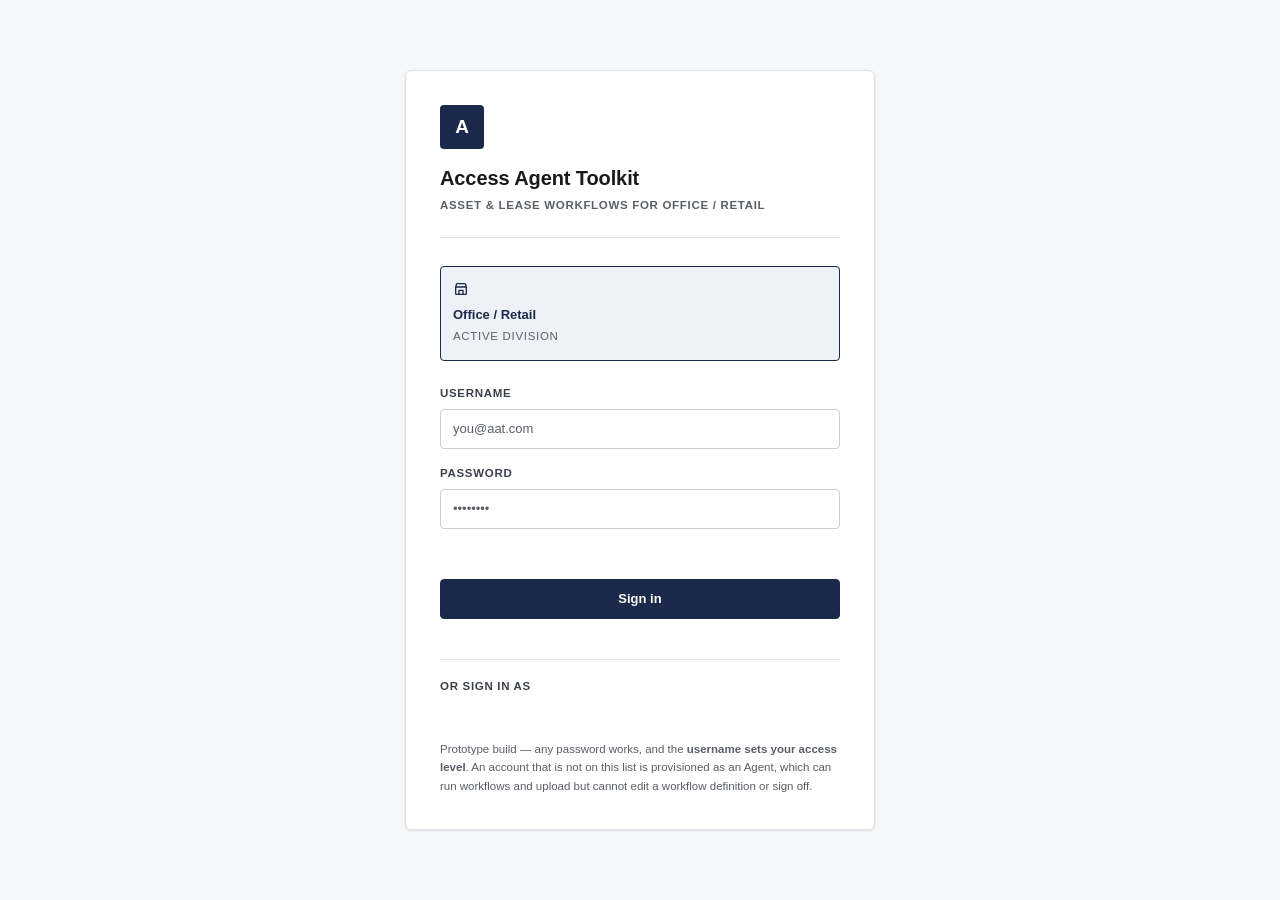
==== commit c492228c: "Rebuild the Clause Search execution page as a document-reading surface The execution pane answered "" ====
--- a/static/index.html
+++ b/static/index.html
@@ -33,6 +33,7 @@
       <symbol id="i-book" viewBox="0 0 24 24"><path d="M4 5.2A2 2 0 0 1 6 3.5h5V20H6a2 2 0 0 0-2 1.5V5.2z" fill="none" stroke="currentColor" stroke-width="2" stroke-linejoin="round"/><path d="M20 5.2a2 2 0 0 0-2-1.7h-5V20h5a2 2 0 0 1 2 1.5V5.2z" fill="none" stroke="currentColor" stroke-width="2" stroke-linejoin="round"/></symbol>
       <symbol id="i-expand" viewBox="0 0 24 24"><path d="M4 9V4h5M20 15v5h-5M20 9V4h-5M4 15v5h5" fill="none" stroke="currentColor" stroke-width="2" stroke-linecap="round" stroke-linejoin="round"/></symbol>
       <symbol id="i-plus" viewBox="0 0 24 24"><path d="M12 5v14M5 12h14" stroke="currentColor" stroke-width="2.2" stroke-linecap="round"/></symbol>
+      <symbol id="i-archive" viewBox="0 0 24 24"><rect x="3" y="4" width="18" height="4" rx="1" fill="none" stroke="currentColor" stroke-width="2"/><path d="M5 8v11a1 1 0 001 1h12a1 1 0 001-1V8" fill="none" stroke="currentColor" stroke-width="2"/><path d="M10 13h4" stroke="currentColor" stroke-width="2" stroke-linecap="round"/></symbol>
       <symbol id="i-grid" viewBox="0 0 24 24"><rect x="4" y="4" width="7" height="7" rx="1.5" fill="none" stroke="currentColor" stroke-width="2"/><rect x="13" y="4" width="7" height="7" rx="1.5" fill="none" stroke="currentColor" stroke-width="2"/><rect x="4" y="13" width="7" height="7" rx="1.5" fill="none" stroke="currentColor" stroke-width="2"/><rect x="13" y="13" width="7" height="7" rx="1.5" fill="none" stroke="currentColor" stroke-width="2"/></symbol>
     </svg>
 
@@ -42,24 +43,18 @@
         <div class="login-brand">
           <div class="logo-mark" aria-hidden="true">A</div>
           <h1>Access Agent Toolkit</h1>
-          <p>Asset &amp; lease workflows for AAT divisions</p>
-        </div>
-
-        <div class="division-picker" id="division-picker" role="radiogroup" aria-label="Division">
-          <button type="button" class="division-option" role="radio" aria-checked="false" data-division="mf">
-            <svg class="icon d-icon"><use href="#i-building"/></svg>
-            <span class="d-title">Residential / Multifamily</span>
-            <span class="d-sub">Phase 1</span>
-          </button>
+          <p>Asset &amp; lease workflows for Office / Retail</p>
+        </div>
+
+        <!-- One division for now. Residential and Construction are paused: their
+             records stay in the database, but nothing routes to them. The picker
+             stays a radiogroup of one so restoring a division is adding a button
+             back rather than rebuilding the selection. -->
+        <div class="division-picker division-picker-single" id="division-picker" role="radiogroup" aria-label="Division">
           <button type="button" class="division-option" role="radio" aria-checked="false" data-division="retail">
             <svg class="icon d-icon"><use href="#i-store"/></svg>
             <span class="d-title">Office / Retail</span>
-            <span class="d-sub">Phase 2</span>
-          </button>
-          <button type="button" class="division-option" role="radio" aria-checked="false" data-division="construction">
-            <svg class="icon d-icon"><use href="#i-hammer"/></svg>
-            <span class="d-title">Construction</span>
-            <span class="d-sub">Own folders &amp; leads</span>
+            <span class="d-sub">Active division</span>
           </button>
         </div>
 
@@ -166,7 +161,15 @@
         <div class="section-heading">
           <h2>Use cases</h2>
           <p>Open one for its workflow diagram, written walkthrough, and a live run</p>
-        </div>
+          <div class="sh-actions">
+            <button class="btn btn-secondary btn-sm hidden" id="uc-new">
+              <svg class="icon"><use href="#i-plus"/></svg> New use case
+            </button>
+          </div>
+        </div>
+        <!-- The create form, revealed by the button above. A use case is a
+             record now, so a division builds its own set from here. -->
+        <div id="uc-create-host"></div>
         <div class="usecase-grid" id="usecase-grid"></div>
 
         <!-- Where the data lives -->
@@ -219,8 +222,36 @@
             <span class="chip chip-quiet" id="uc-updated"></span>
             <!-- Jumps to this workflow's history in the Reference change log -->
             <button type="button" class="chip chip-btn" id="uc-version"></button>
+            <span class="pill pill-quiet hidden" id="uc-retired">Retired</span>
+            <div class="uc-head-actions">
+              <button class="btn btn-secondary btn-sm hidden" id="uc-settings">
+                <svg class="icon"><use href="#i-pencil"/></svg> Use case settings
+              </button>
+              <button class="btn btn-text btn-sm hidden" id="uc-retire">
+                <svg class="icon"><use href="#i-archive"/></svg> <span id="uc-retire-label">Retire</span>
+              </button>
+            </div>
           </div>
         </header>
+
+        <!-- Rename, repoint the folder, change what it requires and grades on.
+             Revealed by "Use case settings" above. -->
+        <div id="uc-settings-host"></div>
+
+        <!-- Reference is what this use case IS; Execution is what happens when
+             it runs. The panes deliberately do not carry the class `view` —
+             switchView() hides every .view element and would hide these too. -->
+        <nav class="uc-tabs" id="uc-tabs" role="tablist" aria-label="Use case sections">
+          <button class="uc-tab active" role="tab" aria-selected="true" data-uc-tab="reference">
+            <svg class="icon"><use href="#i-book"/></svg> Reference
+          </button>
+          <button class="uc-tab" role="tab" aria-selected="false" data-uc-tab="execution">
+            <svg class="icon"><use href="#i-play"/></svg> Execution
+          </button>
+        </nav>
+
+        <!-- ---- REFERENCE: the diagram, the walkthrough, the standard ---- -->
+        <div class="uc-pane" id="uc-pane-reference">
 
         <div class="uc-body">
           <!-- LEFT 2/3: the workflow diagram -->
@@ -261,47 +292,117 @@
           </section>
         </div>
 
-        <!-- FOOTER: execution control -->
-        <section class="panel uc-run">
+          <!-- What a run is graded against, and how this definition got here.
+               Both belong to the reference: they describe the use case rather
+               than any one run of it. -->
+          <div class="uc-ref-extra">
+            <section class="panel">
+              <div class="panel-head">
+                <h2>What it grades against</h2>
+                <span class="ws-count" id="uc-rubric-count"></span>
+              </div>
+              <p class="panel-hint">
+                Every requirement comes back met, not met, or unclear — with a quote from the document.
+              </p>
+              <ol class="rubric-list" id="uc-rubric"></ol>
+            </section>
+            <section class="panel">
+              <div class="panel-head">
+                <h2>Change history</h2>
+                <span class="ws-count" id="uc-history-count"></span>
+              </div>
+              <p class="panel-hint">Every version this definition has had, newest first.</p>
+              <div class="changelog" id="uc-history"></div>
+            </section>
+          </div>
+        </div>
+
+        <!-- ---- EXECUTION: running it, and what the runs left behind ---- -->
+        <div class="uc-pane hidden" id="uc-pane-execution">
+
+        <!-- The run card. Its boxes come from the use case's own run_inputs, and
+             the locate/upload toggle decides whether the agreement is found from
+             those values or handed over with the run. -->
+        <section class="panel uc-run search-card">
           <div class="panel-head">
-            <h2>Run this use case</h2>
+            <h2 id="run-card-title">Run this use case</h2>
             <span class="pill pill-idle" id="run-pill">Idle</span>
           </div>
+          <p class="search-desc" id="run-card-desc"></p>
 
           <div class="run-controls">
-            <div class="field">
-              <label for="run-property">Property ID</label>
-              <input id="run-property" placeholder="RES-014" />
-            </div>
-            <div class="field">
-              <label for="run-unit">Unit</label>
-              <input id="run-unit" placeholder="12A" />
-            </div>
-            <div class="field field-file">
-              <label for="run-file">Document to grade <span class="opt">(optional)</span></label>
+            <div class="run-fields" id="run-fields"></div>
+
+            <div class="mode-toggle" id="run-mode" role="radiogroup" aria-label="How to supply the agreement">
+              <button type="button" data-mode="auto" class="active" role="radio" aria-checked="true">Auto-locate lease</button>
+              <button type="button" data-mode="manual" role="radio" aria-checked="false">Upload manually</button>
+            </div>
+
+            <div class="upload-zone" id="upload-zone">
               <button type="button" class="filepick" id="run-filepick">
                 <svg class="icon"><use href="#i-upload"/></svg>
-                <span id="run-filename">Attach a PDF, image, or text file</span>
+                <span id="run-filename">Click to choose a lease PDF or text file</span>
               </button>
               <input id="run-file" type="file" class="hidden" />
             </div>
-            <button class="btn btn-primary btn-run" id="start-process">
-              <svg class="icon"><use href="#i-play"/></svg> Start process
-            </button>
+
+            <div class="cta-row">
+              <button class="btn btn-primary btn-run" id="start-process">
+                <svg class="icon"><use href="#i-play"/></svg> <span id="start-label">Start process</span>
+              </button>
+            </div>
           </div>
           <p class="run-hint" id="run-hint"></p>
-
-          <!-- Live status through the workflow's steps -->
-          <div class="run-status" id="run-status">
-            <div class="run-progress"><span id="run-progress-fill"></span></div>
-            <div class="run-status-text" id="run-status-text" aria-live="polite">Not started.</div>
-          </div>
-
-          <div class="run-log" id="run-log" aria-live="polite"></div>
-
-          <!-- Final outcome of the run -->
-          <div class="run-outcome hidden" id="run-outcome"></div>
         </section>
+
+        <!-- Live state of the run, in one line. -->
+        <div class="status-strip" id="status-strip">
+          <span class="status-dot"></span>
+          <span id="run-status-text" aria-live="polite">Not started.</span>
+          <span class="status-count" id="run-step-count"></span>
+        </div>
+        <div class="run-progress"><span id="run-progress-fill"></span></div>
+
+        <!-- The agreement as paper, beside what was read out of it. -->
+        <div class="run-results cols">
+          <section class="panel lease-panel hidden" id="run-source">
+            <div class="panel-head">
+              <h2 id="run-source-title">Lease document</h2>
+              <span class="ws-count" id="lease-file"></span>
+            </div>
+            <div class="lease-panel-body">
+              <div class="thumb-rail" id="thumb-rail"></div>
+              <div class="lease-viewport" id="lease-doc"></div>
+            </div>
+            <p class="lease-why" id="lease-why"></p>
+            <div class="lease-jump" id="lease-jump"></div>
+          </section>
+
+          <section class="panel extract-panel hidden" id="run-extract">
+            <div class="panel-head"><h2>Extracted details</h2></div>
+            <div class="extract-body" id="extract-body"></div>
+          </section>
+        </div>
+
+        <!-- The drafted notice, editable before a person sends it. -->
+        <section class="panel email-card hidden" id="run-output">
+          <div class="panel-head"><h2 id="run-output-title">Generated incident notice</h2></div>
+          <div class="run-outcome" id="run-outcome"></div>
+        </section>
+
+        <!-- The full run, step by step. Folded away by default: the strip above
+             answers "where is it", and this answers "what exactly did it do". -->
+        <details class="panel run-visual" id="run-visual">
+          <summary class="panel-head">
+            <h2>Run detail</h2>
+            <span class="ws-count">every step, in order</span>
+          </summary>
+          <div class="run-visual-body">
+            <div class="diagram diagram-run" id="run-diagram"></div>
+            <ol class="run-trail" id="run-trail" aria-live="polite"></ol>
+          </div>
+        </details>
+
 
         <!-- What this use case has on file -->
         <div class="uc-state">
@@ -318,6 +419,7 @@
             <div id="uc-records"></div>
             <ul class="file-list" id="uc-record-files"></ul>
           </section>
+        </div>
         </div>
       </main>
 
@@ -339,28 +441,16 @@
       <main class="app-main view hidden" id="view-reference">
         <div class="page-head">
           <h1>Reference</h1>
-          <p>What every use case in this division does, and the language they are all written in.</p>
-        </div>
-
+          <p>Every use case in Office / Retail, and the language they are all written in.</p>
+        </div>
+
+        <!-- The index. Each card opens that use case's own reference, where its
+             diagram, walkthrough, rubric and change history live. -->
         <div class="section-heading">
-          <h2>Use cases at a glance</h2>
-          <p>One row per use case — what it does, where it reads from, and where it stands</p>
+          <h2>Use cases</h2>
+          <p>What each one does, where it reads from, and where it stands</p>
         </div>
         <div id="ref-rollup"></div>
-
-        <!-- Definition history: the way back if a change broke a workflow -->
-        <div class="section-heading">
-          <h2>Workflow change log</h2>
-          <div class="sh-actions">
-            <p>Every version of every workflow in this division — what changed, who changed it,
-              and the version to go back to</p>
-            <div class="field cl-filter">
-              <label for="changelog-filter" class="sr-only">Filter by use case</label>
-              <select id="changelog-filter"><option value="">All use cases</option></select>
-            </div>
-          </div>
-        </div>
-        <div class="changelog" id="ref-changelog"></div>
 
         <div class="section-heading">
           <h2>Step types</h2>
--- a/static/style.css
+++ b/static/style.css
@@ -360,6 +360,8 @@
 .logo-mark.small { width: 28px; height: 28px; font-size: 13px; }
 
 .division-picker { display: grid; grid-template-columns: repeat(3, 1fr); gap: 10px; margin-bottom: 24px; }
+/* One active division: a single wide option rather than a lonely third of a row. */
+.division-picker-single { grid-template-columns: 1fr; }
 .division-picker .d-title { font-size: var(--fs-sm); }
 .division-option {
   display: flex; flex-direction: column; align-items: flex-start; gap: 3px;
@@ -631,6 +633,26 @@
 .uc-head-meta { display: flex; gap: 8px; flex-wrap: wrap; }
 
 /* The 2/3 + 1/3 split the whole product is built around */
+/* ---- Reference / Execution tabs ----
+   Same vocabulary as the top nav tabs so the two strips read as one system,
+   sized up a step because these switch the body of the page rather than the
+   whole view. */
+.uc-tabs {
+  display: flex; gap: 4px; margin: 4px 0 18px;
+  border-bottom: 1px solid var(--border);
+}
+.uc-tab {
+  display: inline-flex; align-items: center; gap: 8px;
+  padding: 11px 18px; border: none; background: none; cursor: pointer;
+  font: inherit; font-size: var(--fs-xs); font-weight: 700;
+  text-transform: uppercase; letter-spacing: var(--track);
+  color: var(--text-faint);
+  border-bottom: 2px solid transparent; margin-bottom: -1px;
+}
+.uc-tab .icon { width: 15px; height: 15px; }
+.uc-tab:hover { color: var(--text); }
+.uc-tab.active { color: var(--brand-text); border-bottom-color: var(--brand-text); }
+
 .uc-body { display: grid; grid-template-columns: 2fr 1fr; gap: 16px; align-items: start; }
 
 /* ---- Workflow diagram ----
@@ -711,7 +733,7 @@
 
 /* Step kinds no longer carry colour in the diagram; they remain as labels, and
    as a neutral marker where a list needs one. */
-.kind-intake, .kind-analysis, .kind-decision, .kind-human, .kind-record, .kind-note {
+.kind-intake, .kind-analysis, .kind-draft, .kind-decision, .kind-human, .kind-record, .kind-note {
   --kind-color: var(--border-strong);
 }
 
@@ -779,7 +801,54 @@
 /* ---- Run footer ---- */
 
 .uc-run { margin-top: 16px; }
-.run-controls { display: grid; grid-template-columns: 170px 130px 1fr auto; gap: 14px; align-items: end; }
+/* The run form is built from what the use case declares, so its shape is not
+   known here: text boxes flow into as many columns as fit, and a box that takes
+   an account of something spans the row. */
+.run-controls { display: flex; flex-direction: column; gap: 16px; }
+.run-fields { display: grid; grid-template-columns: repeat(auto-fit, minmax(190px, 1fr)); gap: 14px; }
+.run-fields .field-wide { grid-column: 1 / -1; }
+.run-fields textarea {
+  width: 100%; padding: 9px 12px; font: inherit; font-size: var(--fs-sm);
+  border: 1px solid var(--border-strong); border-radius: var(--radius-sm);
+  background: var(--bg-raised); color: var(--text); resize: vertical; min-height: 96px;
+  line-height: 1.6;
+}
+.run-fields textarea:focus { outline: 2px solid var(--brand); outline-offset: -1px; }
+/* What a value is for, said next to the box rather than in a paragraph below
+   the form: the three lookup boxes and the account box do different jobs. */
+/* On its own line, not trailing the label: inline, a long hint wrapped and
+   pushed that one field's box below its neighbours'. Every field in a set
+   either has a hint or does not, so a block hint keeps the boxes aligned. */
+.field-role {
+  display: block; margin-top: 3px; font-size: var(--fs-xs); font-weight: 600;
+  text-transform: none; letter-spacing: 0; color: var(--text-faint); font-style: italic;
+}
+.run-actions { display: flex; align-items: end; gap: 14px; }
+.run-actions .field-file { flex: 1 1 auto; }
+
+/* The source beside what was written from it. */
+.run-results { display: grid; grid-template-columns: minmax(0, 5fr) minmax(0, 7fr); gap: 16px; align-items: start; }
+.run-results > .panel { margin-top: 16px; }
+.run-results > .panel.hidden { display: none; }
+.run-results:has(> .run-source.hidden) { grid-template-columns: 1fr; }
+
+.lease-why { font-size: var(--fs-xs); color: var(--text-faint); margin-top: 8px; }
+.lease-jump { display: flex; flex-wrap: wrap; gap: 8px; align-items: center; margin-top: 12px; }
+.lease-missed { font-size: var(--fs-xs); color: var(--status-review); }
+.lease-doc {
+  margin-top: 12px; padding: 14px 15px; border-radius: var(--radius-sm);
+  background: var(--bg-alt); border: 1px solid var(--border);
+  font-family: ui-monospace, "SFMono-Regular", Menlo, Consolas, monospace;
+  font-size: var(--fs-xs); line-height: 1.7; color: var(--text-soft);
+  white-space: pre-wrap; overflow: auto; max-height: 620px;
+}
+/* The match. Marked rather than merely tinted, so it is findable while
+   scrolling and still legible in both themes. */
+.lease-hit {
+  background: var(--status-review-wash); color: var(--text);
+  border-radius: 3px; padding: 1px 2px;
+  box-shadow: inset 0 -2px 0 var(--status-review);
+}
 .filepick {
   display: flex; align-items: center; gap: 9px; width: 100%; padding: 9px 12px;
   border: 1px dashed var(--border-strong); border-radius: var(--radius-sm);
@@ -796,24 +865,44 @@
 .run-progress span { display: block; height: 100%; width: 0; background: var(--status-progress); transition: width .35s ease; }
 .run-status-text { font-size: var(--fs-sm); color: var(--text-soft); margin-top: 10px; font-weight: 600; }
 
-.run-log {
-  margin-top: 14px; max-height: 280px; overflow-y: auto;
-  background: var(--bg-alt); border: 1px solid var(--border); border-radius: var(--radius-sm); padding: 4px 16px;
-}
-.run-log:empty { display: none; }
-.log-line { font-size: var(--fs-sm); color: var(--text-soft); padding: 10px 0; border-bottom: 1px solid var(--border); }
-.log-line:last-child { border-bottom: none; }
-.log-line strong { color: var(--text); margin-right: 8px; font-weight: 700; }
-.log-line ul { margin-top: 5px; display: flex; flex-direction: column; gap: 3px; }
-.log-line li { padding-left: 13px; position: relative; color: var(--text-faint); }
-.log-line li::before { content: '·'; position: absolute; left: 4px; }
-.log-line.warn strong { color: var(--status-review); }
-.log-line.bad { color: var(--danger); }
-
-.run-outcome {
-  margin-top: 16px; border: 1px solid var(--border); border-radius: var(--radius);
-  padding: 18px 20px; background: var(--bg-alt);
-}
+/* ---- The Execution page: what is happening, then what came out ----
+   The run diagram is the same component the Reference tab draws, at a smaller
+   size: watching a run and learning the use case should not be two pictures. */
+
+.run-visual, .run-output { margin-top: 16px; }
+.diagram-run { min-height: 0; padding: 4px 0 2px; }
+.diagram-run .node { padding: 11px 12px; gap: 6px; flex-basis: 130px; min-width: 118px; }
+.diagram-run .node-title { font-size: var(--fs-xs); }
+.diagram-run .connector { flex-basis: 16px; }
+
+/* The trail: one entry per finished step, in order. No height cap and no
+   auto-scroll — the whole run stays on the page, which the old log did not. */
+.run-trail { margin-top: 16px; display: flex; flex-direction: column; gap: 2px; }
+.run-trail:empty { display: none; }
+.trail-step {
+  padding: 12px 14px; border-left: 3px solid var(--border-strong);
+  background: var(--bg-alt); border-radius: 0 var(--radius-sm) var(--radius-sm) 0;
+}
+.trail-step.is-blocked { border-left-color: var(--status-review); }
+.trail-step.is-done { border-left-color: var(--status-done); }
+.trail-step.is-error { border-left-color: var(--danger); }
+.trail-head { display: flex; align-items: baseline; justify-content: space-between; gap: 12px; }
+.trail-title { font-size: var(--fs-sm); font-weight: 700; color: var(--text); }
+.trail-flag {
+  font-size: var(--fs-xs); font-weight: 700; text-transform: uppercase;
+  letter-spacing: var(--track); color: var(--text-faint); flex: none;
+}
+.trail-step.is-blocked .trail-flag { color: var(--status-review); }
+.trail-detail { margin-top: 5px; font-size: var(--fs-sm); color: var(--text-soft); max-width: 92ch; }
+.trail-facts { margin-top: 7px; display: flex; flex-direction: column; gap: 4px; }
+.trail-facts li {
+  font-size: var(--fs-xs); color: var(--text-faint); padding-left: 14px;
+  position: relative; max-width: 96ch;
+}
+.trail-facts li::before { content: '·'; position: absolute; left: 5px; }
+
+/* The outcome now sits inside the Output panel, which supplies the frame. */
+.run-outcome { padding: 0; background: none; border: none; }
 .outcome-head { display: flex; align-items: center; gap: 10px; }
 .outcome-head h3 { font-size: var(--fs-md); color: inherit; }
 .outcome-head.ok { color: var(--status-done); }
@@ -850,9 +939,75 @@
 }
 .fields em { color: var(--text-faint); font-style: normal; margin-right: 6px; font-weight: 600; }
 
+/* A drafted notice. Rendered as an email rather than as another verdict field:
+   the reviewer's job is to read it, check it against the passages it quotes, and
+   send it themselves — so the body is monospaced and unwrapped by us, and the
+   quotations sit beside it where they can be compared to the source. */
+.draft-block {
+  border: 1px solid var(--border-strong); border-radius: var(--radius);
+  background: var(--bg-alt); padding: 15px 16px;
+}
+.draft-head { display: flex; align-items: center; justify-content: space-between; gap: 12px; }
+.draft-meta {
+  display: grid; grid-template-columns: 68px 1fr; gap: 4px 12px;
+  margin-top: 12px; font-size: var(--fs-sm);
+}
+.draft-meta dt {
+  font-size: var(--fs-xs); text-transform: uppercase; letter-spacing: var(--track);
+  color: var(--text-faint); font-weight: 700; padding-top: 2px;
+}
+.draft-meta dd { color: var(--text); font-weight: 600; }
+.draft-body {
+  margin-top: 12px; padding: 14px 15px; border-radius: var(--radius-sm);
+  background: var(--bg-raised); border: 1px solid var(--border);
+  font-family: ui-monospace, "SFMono-Regular", Menlo, Consolas, monospace;
+  font-size: var(--fs-xs); line-height: 1.65; color: var(--text);
+  white-space: pre-wrap; overflow-x: auto; max-height: 420px; overflow-y: auto;
+}
+.draft-quotes, .draft-unresolved { margin-top: 14px; }
+.draft-quotes h5, .draft-unresolved h5 {
+  font-size: var(--fs-xs); text-transform: uppercase; letter-spacing: var(--track);
+  color: var(--text-faint); font-weight: 700;
+}
+.draft-quote {
+  margin-top: 8px; padding: 10px 13px; border-left: 3px solid var(--brand);
+  background: var(--bg-raised); border-radius: 0 var(--radius-sm) var(--radius-sm) 0;
+}
+.draft-quote cite {
+  font-style: normal; font-weight: 700; font-size: var(--fs-xs); color: var(--brand-text);
+}
+.draft-quote p { margin-top: 5px; font-size: var(--fs-sm); color: var(--text); font-style: italic; }
+.draft-why { display: block; margin-top: 6px; font-size: var(--fs-xs); color: var(--text-faint); }
+.draft-unresolved ul { margin-top: 8px; display: flex; flex-direction: column; gap: 5px; }
+.draft-unresolved li {
+  font-size: var(--fs-sm); color: var(--status-review, var(--text-soft));
+  padding-left: 15px; position: relative;
+}
+.draft-unresolved li::before { content: '—'; position: absolute; left: 0; }
+.draft-empty { margin-top: 12px; font-size: var(--fs-sm); color: var(--text-faint); font-style: italic; }
+
 /* ---- State panels under the run ---- */
 
 .uc-state { display: grid; grid-template-columns: repeat(3, 1fr); gap: 16px; margin-top: 16px; }
+
+/* Rubric and change history sit side by side under the diagram: what a run is
+   graded against, and how the definition got to this version. */
+.uc-ref-extra { display: grid; grid-template-columns: 1fr 1fr; gap: 16px; margin-top: 16px; align-items: start; }
+.rubric-list { display: flex; flex-direction: column; gap: 9px; margin-top: 12px; counter-reset: rubric; }
+.rubric-list li {
+  font-size: var(--fs-sm); color: var(--text-soft);
+  padding-left: 30px; position: relative; line-height: 1.5;
+}
+.rubric-list li::before {
+  counter-increment: rubric; content: counter(rubric);
+  position: absolute; left: 0; top: 1px;
+  width: 20px; height: 20px; border-radius: 50%;
+  background: var(--bg-alt); color: var(--text-faint);
+  font-size: 11px; font-weight: 700;
+  display: flex; align-items: center; justify-content: center;
+}
+.rubric-list li.empty { padding-left: 0; color: var(--text-faint); }
+.rubric-list li.empty::before { content: none; }
 .rec-summary { display: flex; gap: 22px; flex-wrap: wrap; }
 .rec-summary div { display: flex; flex-direction: column; }
 .rec-summary strong { font-size: var(--fs-lg); font-weight: 700; font-variant-numeric: tabular-nums; }
@@ -899,9 +1054,27 @@
 
 /* ---------------- 4. Reference ---------------- */
 
+/* The index card is the whole target — it opens that use case's own reference. */
 .ref-card {
   background: var(--bg-raised); border: 1px solid var(--border); border-radius: var(--radius);
   padding: 22px; box-shadow: var(--shadow); margin-bottom: 14px;
+  cursor: pointer; transition: border-color .12s ease, transform .12s ease, box-shadow .12s ease;
+}
+.ref-card:hover, .ref-card:focus-visible {
+  border-color: var(--border-strong); transform: translateY(-1px); box-shadow: var(--shadow-lg, var(--shadow));
+}
+.ref-card:focus-visible { outline: 2px solid var(--brand-text); outline-offset: 2px; }
+.ref-card-go { color: var(--text-faint); flex-shrink: 0; }
+.ref-card:hover .ref-card-go { color: var(--brand-text); }
+
+/* A compact signature of the workflow's shape: step titles in sequence colour,
+   without the summaries that belong on the use case's own page. */
+.ref-flow { display: flex; flex-wrap: wrap; gap: 7px; margin-top: 16px; }
+.ref-flow li {
+  font-size: var(--fs-xs); font-weight: 600; color: var(--text-soft);
+  padding: 5px 11px 5px 9px; border-radius: var(--radius-sm);
+  background: var(--bg-alt);
+  border-left: 3px solid var(--node-fill, var(--border-strong));
 }
 .ref-card-head { display: flex; align-items: flex-start; justify-content: space-between; gap: 18px; flex-wrap: wrap; }
 .ref-card-head h3 { font-size: var(--fs-md); }
@@ -1060,6 +1233,45 @@
   color: var(--accent-text); font-weight: 700; cursor: pointer; text-decoration: underline;
 }
 
+/* ---- Authoring a use case ---- */
+
+/* The empty grid has to carry the invitation: a division ships with no use
+   cases, so this is the first thing Office/Retail shows. */
+.empty-card {
+  grid-column: 1 / -1;
+  display: flex; flex-direction: column; align-items: flex-start; gap: 10px;
+  padding: 26px; border: 1px dashed var(--border-strong); border-radius: var(--radius);
+  background: var(--bg-raised);
+}
+.empty-card h3 { font-size: var(--fs-md); }
+.empty-card p { color: var(--text-soft); max-width: 70ch; font-size: var(--fs-sm); }
+
+.uc-form-panel { margin-bottom: 16px; }
+/* Wider than the profile form's fields: a purpose and a rubric are sentences,
+   not names, so they get the full row. */
+.uc-form-panel .create-form .field-wide { grid-column: 1 / -1; }
+.uc-form-panel .create-form { align-items: start; }
+.uc-form-panel textarea { min-height: 84px; }
+.uc-form-sub { margin: 2px 0 10px; }
+.uc-form-none {
+  font-size: var(--fs-sm); margin: 0 0 10px;
+  padding: 10px 12px; border-radius: var(--radius-sm); background: var(--bg-sunken);
+}
+
+/* Name plus keywords plus a remove button, on one line where there is room. */
+.doc-row {
+  display: grid; grid-template-columns: minmax(0, 1fr) minmax(0, 1fr) auto;
+  gap: 10px; align-items: end; margin-bottom: 10px;
+}
+.doc-row .ne-remove { height: 38px; }
+
+.uc-head-actions { display: flex; gap: 6px; align-items: center; }
+
+@media (max-width: 780px) {
+  .doc-row { grid-template-columns: 1fr; }
+  .doc-row .ne-remove { justify-self: start; }
+}
+
 /* ---- Permissions matrix ---- */
 
 .perm-matrix th span { display: inline-block; max-width: 96px; white-space: normal; line-height: 1.35; }
@@ -1091,15 +1303,14 @@
   .uc-state { grid-template-columns: 1fr; }
   .profile-grid { grid-template-columns: 1fr; }
   .stat-grid { grid-template-columns: repeat(2, 1fr); }
-  .run-controls { grid-template-columns: 1fr 1fr; }
-  .btn-run { grid-column: 1 / -1; }
+  .run-results { grid-template-columns: 1fr; }
 }
 
 @media (max-width: 680px) {
   .app-nav { padding: 0 16px; height: auto; flex-wrap: wrap; gap: 12px; padding-block: 12px; }
   .app-main { padding: 22px 16px 60px; }
   .stat-grid { grid-template-columns: 1fr; }
-  .run-controls { grid-template-columns: 1fr; }
+  .run-actions { flex-direction: column; align-items: stretch; }
   .user-chip-text { display: none; }
   .division-badge { border-right: none; padding-right: 0; }
   .division-picker { grid-template-columns: 1fr; }
@@ -1108,3 +1319,276 @@
   .uc-bar { top: 0; }
   .toast-wrap { right: 16px; left: 16px; bottom: 16px; }
 }
+
+/* The rubric/history pair stacks before the main grid does — two dense text
+   columns stop being readable well above the breakpoint the page uses. */
+@media (max-width: 1100px) {
+  .uc-ref-extra { grid-template-columns: 1fr; }
+}
+
+/* ===========================================================================
+   Document Intelligence — the Clause Search execution view
+   ===========================================================================
+   A different surface from the rest of the app on purpose: this view is about
+   reading a legal instrument, so it borrows the instrument's own conventions —
+   a cream ground, navy rules, gold for the thing you are meant to look at, and
+   the lease set as paper rather than as a text box.
+
+   Everything is scoped under .doc-intel, applied only to a use case that
+   declares a clause_query input. The insurance use cases share this pane and are
+   deliberately untouched by all of it.
+   ======================================================================== */
+
+.doc-intel {
+  --di-navy: #0c1f38;
+  --di-navy-mid: #16304f;
+  --di-cream: #f7f5f0;
+  --di-gold: #b8923f;
+  --di-line: #d9dce2;
+  --di-soft: #5b6472;
+  --di-paper: #ffffff;
+  --di-desk: #e7e6e2;
+  --di-rail: #dedcd7;
+  --di-ink: #1c1c1c;
+  --di-hit: rgba(184, 146, 63, 0.28);
+  --di-hit-live: rgba(184, 146, 63, 0.55);
+  --di-serif: Georgia, "Iowan Old Style", "Times New Roman", serif;
+
+  background: var(--di-cream);
+  margin: 0 -24px -60px;
+  padding: 24px 24px 60px;
+}
+
+/* The desk dims with the theme; the paper does not. A lease reads as paper. */
+:root[data-theme="dark"] .doc-intel,
+:root:not([data-theme="light"]) .doc-intel {
+  --di-cream: #14161a;
+  --di-line: #2b3038;
+  --di-soft: #98a2b3;
+  --di-desk: #1b1e24;
+  --di-rail: #22262d;
+}
+@media (prefers-color-scheme: light) {
+  :root:not([data-theme="dark"]) .doc-intel {
+    --di-cream: #f7f5f0;
+    --di-line: #d9dce2;
+    --di-soft: #5b6472;
+    --di-desk: #e7e6e2;
+    --di-rail: #dedcd7;
+  }
+}
+
+.doc-intel .panel {
+  background: var(--bg-raised); border: 1px solid var(--di-line);
+  border-radius: 3px; padding: 0; overflow: hidden;
+}
+
+/* Panel heads are the navy rule that holds the page together. */
+.doc-intel .panel-head {
+  background: var(--di-navy); color: #ffffff;
+  padding: 10px 16px; border: none; margin: 0;
+}
+.doc-intel .panel-head h2 {
+  font-size: var(--fs-xs); font-weight: 600; letter-spacing: 0.05em;
+  text-transform: uppercase; color: #ffffff;
+}
+.doc-intel .panel-head .ws-count { color: #b9c3d1; font-weight: 600; }
+
+.doc-intel .search-card > *:not(.panel-head) { padding-inline: 24px; }
+.doc-intel .search-desc { font-size: var(--fs-sm); color: var(--di-soft); margin-top: 16px; }
+.doc-intel .run-controls { padding-block: 18px 22px; }
+.doc-intel .run-fields { gap: 16px 20px; }
+.doc-intel .run-fields label {
+  font-size: 11px; text-transform: uppercase; letter-spacing: 0.07em;
+  color: var(--di-soft); font-weight: 600;
+}
+.doc-intel .run-fields input,
+.doc-intel .run-fields textarea {
+  border: 1px solid var(--di-line); border-radius: 2px; padding: 9px 11px;
+  font-size: 13.5px; background: var(--bg-alt); color: var(--text);
+}
+.doc-intel .run-fields input:focus,
+.doc-intel .run-fields textarea:focus {
+  outline: none; border-color: var(--di-gold);
+  box-shadow: 0 0 0 3px rgba(184, 146, 63, 0.15);
+}
+
+/* Where the agreement comes from: found, or handed over. */
+.doc-intel .mode-toggle {
+  display: flex; margin-top: 18px; border: 1px solid var(--di-line);
+  border-radius: 2px; width: fit-content; overflow: hidden;
+}
+.doc-intel .mode-toggle button {
+  border: none; background: var(--bg-alt); padding: 8px 16px;
+  font: inherit; font-size: 12.5px; font-weight: 600; color: var(--di-soft); cursor: pointer;
+}
+.doc-intel .mode-toggle button.active { background: var(--di-navy); color: #ffffff; }
+
+.doc-intel .upload-zone { margin-top: 14px; display: none; }
+.doc-intel .upload-zone.show { display: block; }
+.doc-intel .upload-zone .filepick {
+  border: 1.5px dashed var(--di-line); border-radius: 3px; padding: 20px;
+  justify-content: center; text-align: center; background: none; color: var(--di-soft);
+}
+.doc-intel .cta-row { display: flex; justify-content: flex-end; margin-top: 22px; }
+.doc-intel .btn-primary {
+  background: var(--di-navy); border-color: var(--di-navy); color: #ffffff;
+  border-radius: 2px; padding: 11px 26px; letter-spacing: 0.03em;
+}
+.doc-intel .btn-primary:hover:not(:disabled) {
+  background: var(--di-navy-mid); border-color: var(--di-navy-mid);
+}
+.doc-intel .run-hint { padding-bottom: 20px; color: var(--di-soft); }
+
+/* Status strip: one line, and a dot that says whether it is still moving. */
+.doc-intel .status-strip {
+  display: flex; align-items: center; gap: 8px; margin: 28px 0 12px;
+  font-size: var(--fs-xs); font-weight: 600; letter-spacing: 0.06em;
+  text-transform: uppercase; color: var(--di-soft);
+}
+.doc-intel .status-dot {
+  width: 7px; height: 7px; border-radius: 50%; background: var(--di-line); flex: none;
+}
+.doc-intel .status-strip.running .status-dot {
+  background: var(--di-gold); animation: di-pulse 1.2s infinite;
+}
+.doc-intel .status-strip.done .status-dot { background: #3d7a4f; }
+.doc-intel .status-strip.warn .status-dot { background: var(--di-gold); }
+.doc-intel .status-strip.error .status-dot { background: var(--danger); }
+.doc-intel .status-count { margin-left: auto; letter-spacing: 0.04em; }
+@keyframes di-pulse { 0%, 100% { opacity: 1; } 50% { opacity: 0.3; } }
+@media (prefers-reduced-motion: reduce) {
+  .doc-intel .status-strip.running .status-dot { animation: none; }
+  .doc-intel .lease-hit, .doc-intel .extract-row { transition: none; }
+}
+.doc-intel .run-progress { height: 2px; border: none; background: var(--di-line); border-radius: 0; }
+.doc-intel .run-progress span { background: var(--di-gold); }
+
+.doc-intel .cols {
+  display: grid; grid-template-columns: 1.5fr 1fr; gap: 20px;
+  margin-top: 16px; align-items: start;
+}
+.doc-intel .cols > .panel { margin-top: 0; }
+.doc-intel .cols:has(> .lease-panel.hidden) { grid-template-columns: 1fr; }
+
+/* ---- The lease, as paper on a desk ---- */
+.doc-intel .lease-panel-body { display: flex; }
+.doc-intel .thumb-rail {
+  width: 96px; flex: none; background: var(--di-rail);
+  border-right: 1px solid var(--di-line); padding: 14px 10px;
+  max-height: 560px; overflow-y: auto;
+  display: flex; flex-direction: column; gap: 12px; align-items: center;
+}
+.doc-intel .thumb {
+  width: 64px; height: 84px; background: #ffffff; border: 2px solid transparent;
+  box-shadow: 0 1px 4px rgba(0, 0, 0, 0.18); position: relative; cursor: pointer;
+  flex: none; padding: 0;
+}
+.doc-intel .thumb.active { border-color: var(--di-gold); }
+.doc-intel .thumb-lines { position: absolute; top: 10px; left: 8px; right: 8px; }
+.doc-intel .thumb-lines div { height: 2px; background: #d5d3cd; margin-bottom: 4px; }
+.doc-intel .thumb-num {
+  position: absolute; bottom: 4px; right: 6px; font-size: 9px; color: #9a9a95;
+}
+.doc-intel .thumb.found::after {
+  content: ''; position: absolute; top: 4px; left: 4px;
+  width: 6px; height: 6px; border-radius: 50%; background: var(--di-gold);
+}
+
+.doc-intel .lease-viewport {
+  flex: 1; background: var(--di-desk); padding: 24px;
+  max-height: 560px; overflow-y: auto; min-width: 0;
+}
+.doc-intel .lease-page {
+  background: #ffffff; max-width: 620px; margin: 0 auto 20px;
+  box-shadow: 0 2px 10px rgba(0, 0, 0, 0.12); padding: 48px 56px 56px;
+  font-family: "Times New Roman", Times, serif; color: var(--di-ink);
+  position: relative; white-space: pre-wrap; overflow-wrap: break-word;
+  font-size: 13.5px; line-height: 1.85;
+}
+.doc-intel .lease-page::before {
+  content: attr(data-page); position: absolute; bottom: 16px; right: 24px;
+  font-family: inherit; font-size: 10px; color: #9a9a95; letter-spacing: 0.04em;
+}
+.doc-intel .lease-sec { font-weight: bold; text-decoration: underline; }
+
+/* The match. Swept once as it is found, then left tinted. */
+.doc-intel .lease-hit {
+  background: var(--di-hit); color: var(--di-ink); border-radius: 1px; padding: 1px 2px;
+  box-shadow: none; transition: background .5s ease, box-shadow .5s ease;
+}
+.doc-intel .lease-hit.sweeping {
+  background: var(--di-hit-live); box-shadow: 0 0 0 1px var(--di-gold);
+}
+.doc-intel .lease-why { padding: 12px 16px 0; font-size: var(--fs-xs); color: var(--di-soft); }
+.doc-intel .lease-jump { padding: 10px 16px 16px; }
+.doc-intel .lease-jump .btn { border-radius: 2px; }
+
+/* ---- What was read out of it ---- */
+.doc-intel .extract-body { padding: 6px 20px 14px; }
+.doc-intel .extract-row {
+  display: flex; justify-content: space-between; gap: 14px; padding: 10px 0;
+  border-bottom: 1px solid var(--di-line);
+  opacity: 0; transform: translateY(4px);
+  transition: opacity .4s ease, transform .4s ease;
+}
+.doc-intel .extract-row.show { opacity: 1; transform: translateY(0); }
+.doc-intel .extract-row:last-child { border-bottom: none; }
+.doc-intel .extract-row .k {
+  font-size: 11px; text-transform: uppercase; letter-spacing: 0.05em;
+  color: var(--di-soft); font-weight: 600; flex: none; max-width: 42%;
+}
+.doc-intel .extract-row .v { font-size: 13px; color: var(--text); text-align: right; }
+.doc-intel .extract-empty {
+  font-size: 12.5px; color: var(--di-soft); text-align: center; padding: 30px 10px;
+}
+
+/* ---- The notice ---- */
+.doc-intel .email-card { margin-top: 20px; }
+.doc-intel .run-outcome { padding: 0; background: none; border: none; }
+.doc-intel .email-fields { padding: 18px 24px 6px; }
+.doc-intel .email-row {
+  display: flex; gap: 14px; padding: 9px 0; border-bottom: 1px solid var(--di-line);
+  font-size: 13px; align-items: baseline;
+}
+.doc-intel .email-row .lab {
+  width: 74px; flex: none; color: var(--di-soft); font-weight: 600;
+  text-transform: uppercase; font-size: 11px; letter-spacing: 0.05em;
+}
+.doc-intel .email-row input {
+  border: none; font: inherit; font-size: 13px; width: 100%;
+  color: var(--text); background: transparent; padding: 0;
+}
+.doc-intel .email-row input:focus { outline: none; box-shadow: none; }
+.doc-intel .email-body-area { padding: 18px 24px 8px; }
+.doc-intel .email-body-area textarea {
+  width: 100%; min-height: 260px; border: 1px solid var(--di-line); border-radius: 2px;
+  padding: 14px; font-family: var(--di-serif); font-size: 14px; line-height: 1.7;
+  color: var(--text); background: var(--bg-alt); resize: vertical;
+}
+.doc-intel .email-actions {
+  display: flex; justify-content: flex-end; gap: 10px; padding: 12px 24px 22px; flex-wrap: wrap;
+}
+.doc-intel .email-actions .btn { border-radius: 2px; }
+.doc-intel .email-note {
+  padding: 0 24px 20px; font-size: var(--fs-xs); color: var(--di-soft); max-width: 84ch;
+}
+.doc-intel .outcome-head { padding: 16px 24px 0; }
+.doc-intel .outcome-block { padding: 0 24px; }
+.doc-intel .outcome-block:last-child { padding-bottom: 20px; }
+.doc-intel .outcome-error { margin: 0 24px 16px; }
+
+/* Run detail, folded away by default. */
+.doc-intel .run-visual { margin-top: 20px; }
+.doc-intel .run-visual > summary {
+  cursor: pointer; list-style: none; display: flex;
+  align-items: center; justify-content: space-between; gap: 12px;
+}
+.doc-intel .run-visual > summary::-webkit-details-marker { display: none; }
+.doc-intel .run-visual-body { padding: 16px 20px 20px; }
+.doc-intel .uc-state { margin-top: 20px; }
+
+@media (max-width: 1080px) {
+  .doc-intel .cols { grid-template-columns: 1fr; }
+  .doc-intel .thumb-rail { display: none; }
+}
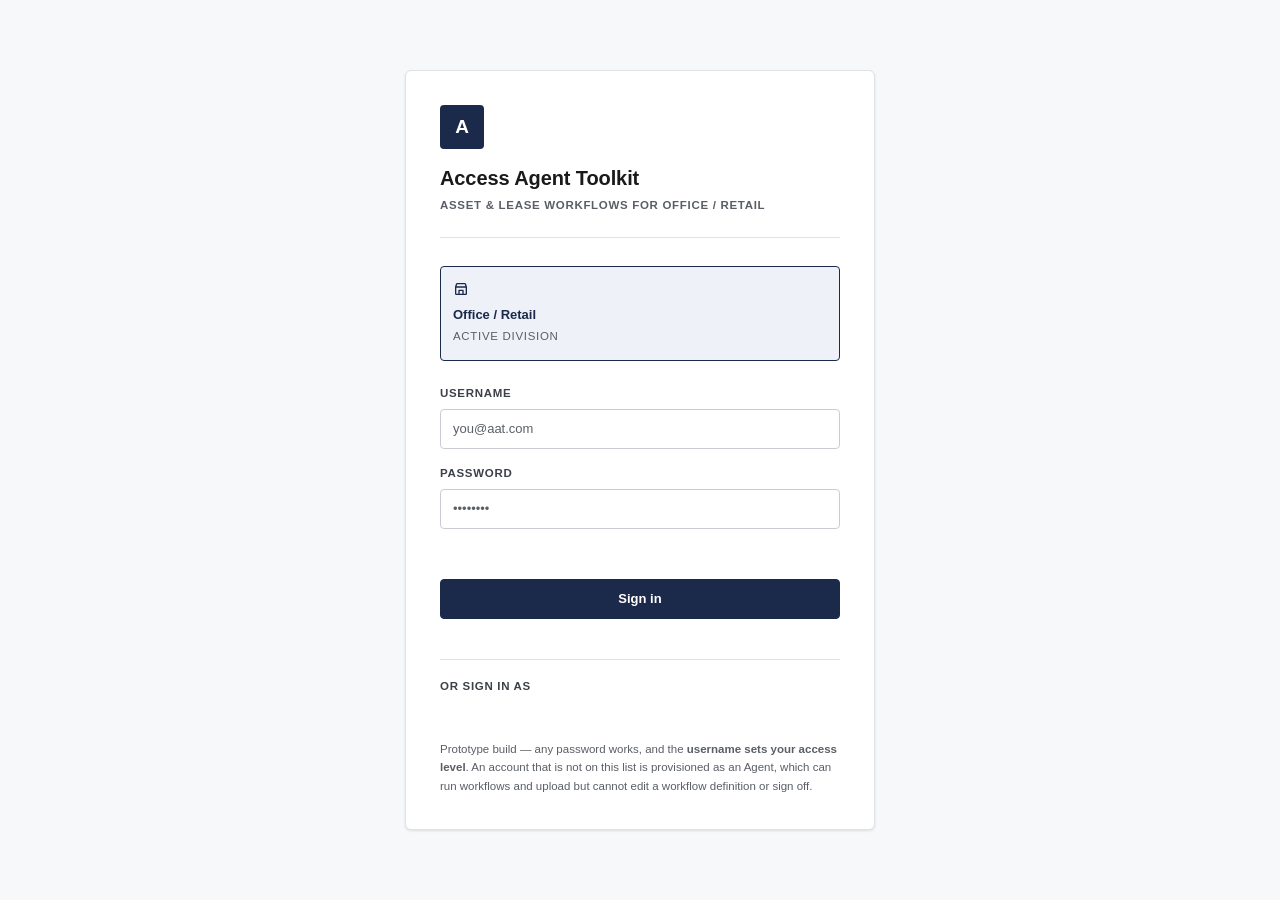
==== commit 7f0fccab: "Read the run top to bottom, and start wiring the coverage check The Clause Search execution pane put" ====
--- a/static/index.html
+++ b/static/index.html
@@ -320,42 +320,85 @@
         <!-- ---- EXECUTION: running it, and what the runs left behind ---- -->
         <div class="uc-pane hidden" id="uc-pane-execution">
 
-        <!-- The run card. Its boxes come from the use case's own run_inputs, and
-             the locate/upload toggle decides whether the agreement is found from
-             those values or handed over with the run. -->
-        <section class="panel uc-run search-card">
-          <div class="panel-head">
-            <h2 id="run-card-title">Run this use case</h2>
-            <span class="pill pill-idle" id="run-pill">Idle</span>
-          </div>
-          <p class="search-desc" id="run-card-desc"></p>
-
-          <div class="run-controls">
-            <div class="run-fields" id="run-fields"></div>
-
-            <div class="mode-toggle" id="run-mode" role="radiogroup" aria-label="How to supply the agreement">
-              <button type="button" data-mode="auto" class="active" role="radio" aria-checked="true">Auto-locate lease</button>
-              <button type="button" data-mode="manual" role="radio" aria-checked="false">Upload manually</button>
-            </div>
-
-            <div class="upload-zone" id="upload-zone">
-              <button type="button" class="filepick" id="run-filepick">
-                <svg class="icon"><use href="#i-upload"/></svg>
-                <span id="run-filename">Click to choose a lease PDF or text file</span>
-              </button>
-              <input id="run-file" type="file" class="hidden" />
-            </div>
-
-            <div class="cta-row">
-              <button class="btn btn-primary btn-run" id="start-process">
-                <svg class="icon"><use href="#i-play"/></svg> <span id="start-label">Start process</span>
-              </button>
-            </div>
-          </div>
-          <p class="run-hint" id="run-hint"></p>
-        </section>
-
-        <!-- Live state of the run, in one line. -->
+        <!-- Enter it on the left, read it on the right. The lease appears as soon
+             as it is located, before anything has been matched in it. -->
+        <div class="di-top">
+          <section class="panel uc-run search-card">
+            <div class="panel-head">
+              <h2 id="run-card-title">Run this use case</h2>
+              <span class="pill pill-idle" id="run-pill">Idle</span>
+            </div>
+            <p class="search-desc" id="run-card-desc"></p>
+
+            <div class="run-controls">
+              <div class="run-fields" id="run-fields"></div>
+
+              <div class="mode-toggle" id="run-mode" role="radiogroup" aria-label="How to supply the agreement">
+                <button type="button" data-mode="auto" class="active" role="radio" aria-checked="true">Auto-locate lease</button>
+                <button type="button" data-mode="manual" role="radio" aria-checked="false">Upload manually</button>
+              </div>
+
+              <div class="upload-zone" id="upload-zone">
+                <button type="button" class="filepick" id="run-filepick">
+                  <svg class="icon"><use href="#i-upload"/></svg>
+                  <span id="run-filename">Click to choose a lease PDF or text file</span>
+                </button>
+                <input id="run-file" type="file" class="hidden" />
+              </div>
+
+              <div class="cta-row">
+                <button class="btn btn-primary btn-run" id="start-process">
+                  <svg class="icon"><use href="#i-play"/></svg> <span id="start-label">Start process</span>
+                </button>
+              </div>
+            </div>
+            <p class="run-hint" id="run-hint"></p>
+          </section>
+
+          <section class="panel lease-panel hidden" id="run-source">
+            <div class="panel-head">
+              <h2 id="run-source-title">Lease document</h2>
+              <!-- Coverage matching reads two instruments in one run, and the
+                   viewport can only hold one. The switcher is how a person gets
+                   back to the lease after the certificate has taken the panel
+                   over; it stays hidden for a use case that reads one document. -->
+              <div class="doc-switch hidden" id="doc-switch" role="tablist"
+                   aria-label="Which document is showing">
+                <button type="button" class="active" data-doc="lease"
+                        role="tab" aria-selected="true">Lease</button>
+                <button type="button" data-doc="certificate"
+                        role="tab" aria-selected="false">Certificate</button>
+              </div>
+              <span class="ws-count" id="lease-file"></span>
+            </div>
+            <div class="lease-panel-body">
+              <div class="thumb-rail" id="thumb-rail"></div>
+              <div class="lease-viewport" id="lease-doc"></div>
+            </div>
+            <p class="lease-why" id="lease-why"></p>
+            <div class="lease-jump" id="lease-jump"></div>
+          </section>
+
+          <!-- The checklist the lease demands. Drawn while the certificate is
+               still unread, every line pending, and resolved one at a time as
+               the answers come back — so what the lease asked for is on screen
+               before anything has judged it. Hidden for every other use case. -->
+          <section class="panel checklist-panel hidden" id="run-checklist">
+            <div class="panel-head">
+              <h2>Insurance requirement checklist</h2>
+              <span class="ws-count" id="checklist-count"></span>
+            </div>
+            <div class="checklist-body" id="checklist-body">
+              <div class="checklist-summary hidden" id="checklist-summary"></div>
+              <div class="checklist-items" id="checklist-items"></div>
+              <p class="checklist-empty" id="checklist-empty">Waiting for the lease to be read.</p>
+            </div>
+          </section>
+        </div>
+
+        <!-- Where the run has actually got to. One node per step of the saved
+             definition, so this cannot drift from what executes. -->
+        <ol class="stepper" id="run-stepper" aria-label="Run progress"></ol>
         <div class="status-strip" id="status-strip">
           <span class="status-dot"></span>
           <span id="run-status-text" aria-live="polite">Not started.</span>
@@ -363,35 +406,16 @@
         </div>
         <div class="run-progress"><span id="run-progress-fill"></span></div>
 
-        <!-- The agreement as paper, beside what was read out of it. -->
-        <div class="run-results cols">
-          <section class="panel lease-panel hidden" id="run-source">
-            <div class="panel-head">
-              <h2 id="run-source-title">Lease document</h2>
-              <span class="ws-count" id="lease-file"></span>
-            </div>
-            <div class="lease-panel-body">
-              <div class="thumb-rail" id="thumb-rail"></div>
-              <div class="lease-viewport" id="lease-doc"></div>
-            </div>
-            <p class="lease-why" id="lease-why"></p>
-            <div class="lease-jump" id="lease-jump"></div>
-          </section>
-
-          <section class="panel extract-panel hidden" id="run-extract">
-            <div class="panel-head"><h2>Extracted details</h2></div>
-            <div class="extract-body" id="extract-body"></div>
-          </section>
-        </div>
-
-        <!-- The drafted notice, editable before a person sends it. -->
+        <section class="panel extract-panel hidden" id="run-extract">
+          <div class="panel-head"><h2>Extracted details</h2></div>
+          <div class="extract-body" id="extract-body"></div>
+        </section>
+
         <section class="panel email-card hidden" id="run-output">
           <div class="panel-head"><h2 id="run-output-title">Generated incident notice</h2></div>
           <div class="run-outcome" id="run-outcome"></div>
         </section>
 
-        <!-- The full run, step by step. Folded away by default: the strip above
-             answers "where is it", and this answers "what exactly did it do". -->
         <details class="panel run-visual" id="run-visual">
           <summary class="panel-head">
             <h2>Run detail</h2>
--- a/static/style.css
+++ b/static/style.css
@@ -826,11 +826,16 @@
 .run-actions { display: flex; align-items: end; gap: 14px; }
 .run-actions .field-file { flex: 1 1 auto; }
 
-/* The source beside what was written from it. */
-.run-results { display: grid; grid-template-columns: minmax(0, 5fr) minmax(0, 7fr); gap: 16px; align-items: start; }
-.run-results > .panel { margin-top: 16px; }
-.run-results > .panel.hidden { display: none; }
-.run-results:has(> .run-source.hidden) { grid-template-columns: 1fr; }
+/* What you enter, beside the document it is read against. Every use case shares
+   this row; the document-reading surface restyles it further down. */
+.di-top { display: grid; grid-template-columns: minmax(0, 5fr) minmax(0, 7fr); gap: 16px; align-items: start; }
+.di-top > .panel { margin-top: 16px; }
+.di-top > .panel.hidden { display: none; }
+.di-top:has(> .lease-panel.hidden) { grid-template-columns: 1fr; }
+
+/* The stepper is part of that surface. Everywhere else the status strip below
+   it is still the whole answer, so the markup stays and the nodes do not show. */
+.stepper { display: none; }
 
 .lease-why { font-size: var(--fs-xs); color: var(--text-faint); margin-top: 8px; }
 .lease-jump { display: flex; flex-wrap: wrap; gap: 8px; align-items: center; margin-top: 12px; }
@@ -1303,7 +1308,7 @@
   .uc-state { grid-template-columns: 1fr; }
   .profile-grid { grid-template-columns: 1fr; }
   .stat-grid { grid-template-columns: repeat(2, 1fr); }
-  .run-results { grid-template-columns: 1fr; }
+  .di-top { grid-template-columns: 1fr; }
 }
 
 @media (max-width: 680px) {
@@ -1464,12 +1469,6 @@
 .doc-intel .run-progress { height: 2px; border: none; background: var(--di-line); border-radius: 0; }
 .doc-intel .run-progress span { background: var(--di-gold); }
 
-.doc-intel .cols {
-  display: grid; grid-template-columns: 1.5fr 1fr; gap: 20px;
-  margin-top: 16px; align-items: start;
-}
-.doc-intel .cols > .panel { margin-top: 0; }
-.doc-intel .cols:has(> .lease-panel.hidden) { grid-template-columns: 1fr; }
 
 /* ---- The lease, as paper on a desk ---- */
 .doc-intel .lease-panel-body { display: flex; }
@@ -1586,9 +1585,171 @@
 }
 .doc-intel .run-visual > summary::-webkit-details-marker { display: none; }
 .doc-intel .run-visual-body { padding: 16px 20px 20px; }
-.doc-intel .uc-state { margin-top: 20px; }
 
 @media (max-width: 1080px) {
-  .doc-intel .cols { grid-template-columns: 1fr; }
   .doc-intel .thumb-rail { display: none; }
 }
+
+/* ---- Enter it on the left, read it on the right ---------------------------
+   The form and the lease sit side by side because they are two halves of one
+   act: what you tell it, and what it is reading. The lease column is empty
+   until an agreement is located, at which point it fills. */
+
+.doc-intel .di-top {
+  display: grid; grid-template-columns: minmax(0, 5fr) minmax(0, 7fr);
+  gap: 20px; align-items: start;
+}
+.doc-intel .di-top > .panel { margin-top: 0; }
+/* Alone, the form should not stretch to the full width of a two-column grid. */
+.doc-intel .di-top:has(> .lease-panel.hidden) { grid-template-columns: minmax(0, 7fr) minmax(0, 5fr); }
+.doc-intel .di-top > .lease-panel.hidden { display: none; }
+
+/* In the narrower column the field grid collapses to one per row, except the
+   account of the incident, which always wants the width it can get. */
+.doc-intel .di-top .run-fields { grid-template-columns: repeat(auto-fit, minmax(150px, 1fr)); }
+
+.doc-intel .lease-panel-body { position: sticky; top: 0; }
+.doc-intel .di-top .lease-viewport { max-height: 620px; }
+.doc-intel .di-top .thumb-rail { max-height: 620px; }
+
+/* ---- The stepper --------------------------------------------------------
+   One node per step of the saved definition. It answers "how far along" at a
+   glance; the strip beneath it answers "doing what". */
+
+.doc-intel .stepper {
+  display: flex; align-items: flex-start; gap: 0;
+  margin: 28px 0 0; padding: 0; list-style: none;
+}
+.doc-intel .stepper-step {
+  flex: 1 1 0; min-width: 0; position: relative;
+  display: flex; flex-direction: column; align-items: center; gap: 8px;
+  text-align: center; padding: 0 4px;
+}
+/* The connector runs between dots, not through them. */
+.doc-intel .stepper-step::before {
+  content: ''; position: absolute; top: 13px; left: 0; right: 50%;
+  height: 2px; background: var(--di-line);
+}
+.doc-intel .stepper-step::after {
+  content: ''; position: absolute; top: 13px; left: 50%; right: 0;
+  height: 2px; background: var(--di-line);
+}
+.doc-intel .stepper-step:first-child::before,
+.doc-intel .stepper-step:last-child::after { display: none; }
+
+.doc-intel .stepper-dot {
+  position: relative; z-index: 1;
+  width: 28px; height: 28px; border-radius: 50%;
+  display: grid; place-items: center; flex: none;
+  background: var(--bg-raised); border: 2px solid var(--di-line);
+  font-size: 12px; font-weight: 700; color: var(--di-soft);
+  font-variant-numeric: tabular-nums;
+}
+.doc-intel .stepper-label {
+  font-size: var(--fs-xs); font-weight: 600; color: var(--di-soft);
+  line-height: 1.35; max-width: 15ch;
+}
+
+/* Reached and cleared. */
+.doc-intel .stepper-step.done .stepper-dot {
+  background: var(--di-navy); border-color: var(--di-navy); color: #ffffff;
+}
+.doc-intel .stepper-step.done .stepper-label { color: var(--text); }
+.doc-intel .stepper-step.done::before,
+.doc-intel .stepper-step.done::after { background: var(--di-navy); }
+
+/* In flight. */
+.doc-intel .stepper-step.running .stepper-dot {
+  background: var(--di-gold); border-color: var(--di-gold); color: #ffffff;
+  box-shadow: 0 0 0 4px rgba(184, 146, 63, 0.18);
+}
+.doc-intel .stepper-step.running .stepper-label { color: var(--text); }
+.doc-intel .stepper-step.running::before { background: var(--di-navy); }
+
+/* Reached, and could not clear. */
+.doc-intel .stepper-step.blocked .stepper-dot {
+  background: var(--di-paper, #ffffff); border-color: var(--di-gold); color: var(--di-gold);
+}
+.doc-intel .stepper-step.blocked .stepper-label { color: var(--text); }
+.doc-intel .stepper-step.blocked::before { background: var(--di-navy); }
+
+.doc-intel .status-strip { margin-top: 14px; }
+
+/* ---- Nothing below Run detail ------------------------------------------
+   Required documents, outstanding approvals and record keeping are all still
+   rendered and still there for the other use cases; on this surface they are
+   noise beside the thing being read, so they are hidden here rather than
+   deleted for everyone. */
+.doc-intel .uc-state { display: none; }
+
+@media (max-width: 1180px) {
+  .doc-intel .di-top,
+  .doc-intel .di-top:has(> .lease-panel.hidden) { grid-template-columns: 1fr; }
+  .doc-intel .lease-panel-body { position: static; }
+}
+@media (max-width: 820px) {
+  .doc-intel .stepper { flex-wrap: wrap; gap: 14px 0; }
+  .doc-intel .stepper-step { flex-basis: 33%; }
+  .doc-intel .stepper-step::before,
+  .doc-intel .stepper-step::after { display: none; }
+}
+
+/* ---- The run, read top to bottom ---------------------------------------
+   Context across the top, the stepper under it, then the document beside what
+   was read out of it. The three lookup values and the account are one act of
+   describing the incident, so they get the full width rather than a column;
+   the document and its details are the answer, so they share the row below.
+
+   The markup is left exactly where it is: the form and the document are
+   siblings inside `.di-top` because every other use case still wants them side
+   by side. So the row is dissolved with `display: contents` and the pane itself
+   becomes the grid — moving the elements in the HTML would have moved them for
+   everyone, which is the trap this shell keeps setting. */
+.doc-intel {
+  display: grid;
+  grid-template-columns: minmax(0, 7fr) minmax(0, 5fr);
+  grid-template-areas:
+    "context  context"
+    "stepper  stepper"
+    "status   status"
+    "progress progress"
+    "document details"
+    "output   output"
+    "visual   visual";
+  column-gap: 20px;
+  align-items: start;
+}
+.doc-intel .di-top { display: contents; }
+.doc-intel > .di-top > .uc-run { grid-area: context; }
+.doc-intel > .di-top > .lease-panel { grid-area: document; }
+.doc-intel > .stepper { grid-area: stepper; }
+.doc-intel > .status-strip { grid-area: status; }
+.doc-intel > .run-progress { grid-area: progress; }
+.doc-intel > .extract-panel { grid-area: details; }
+.doc-intel > .email-card { grid-area: output; }
+.doc-intel > .run-visual { grid-area: visual; }
+
+/* Full width, so the three lookups line up as one row and the account of the
+   incident takes the whole width beneath them rather than a sliver of it. */
+.doc-intel > .di-top > .uc-run .run-fields {
+  grid-template-columns: repeat(3, minmax(0, 1fr));
+}
+.doc-intel > .di-top > .uc-run .run-controls { padding-block: 18px 4px; }
+
+/* The document is the tall thing on the page; the details beside it are short.
+   Sticking it to the top means scrolling the details does not scroll the
+   passage they are describing out of view. */
+.doc-intel > .di-top > .lease-panel { position: sticky; top: 12px; }
+.doc-intel .lease-panel-body { position: static; }
+
+@media (max-width: 1180px) {
+  .doc-intel {
+    grid-template-columns: minmax(0, 1fr);
+    grid-template-areas:
+      "context" "stepper" "status" "progress" "document" "details" "output" "visual";
+  }
+  .doc-intel > .di-top > .lease-panel { position: static; }
+}
+@media (max-width: 720px) {
+  .doc-intel > .di-top > .uc-run .run-fields { grid-template-columns: minmax(0, 1fr); }
+}
